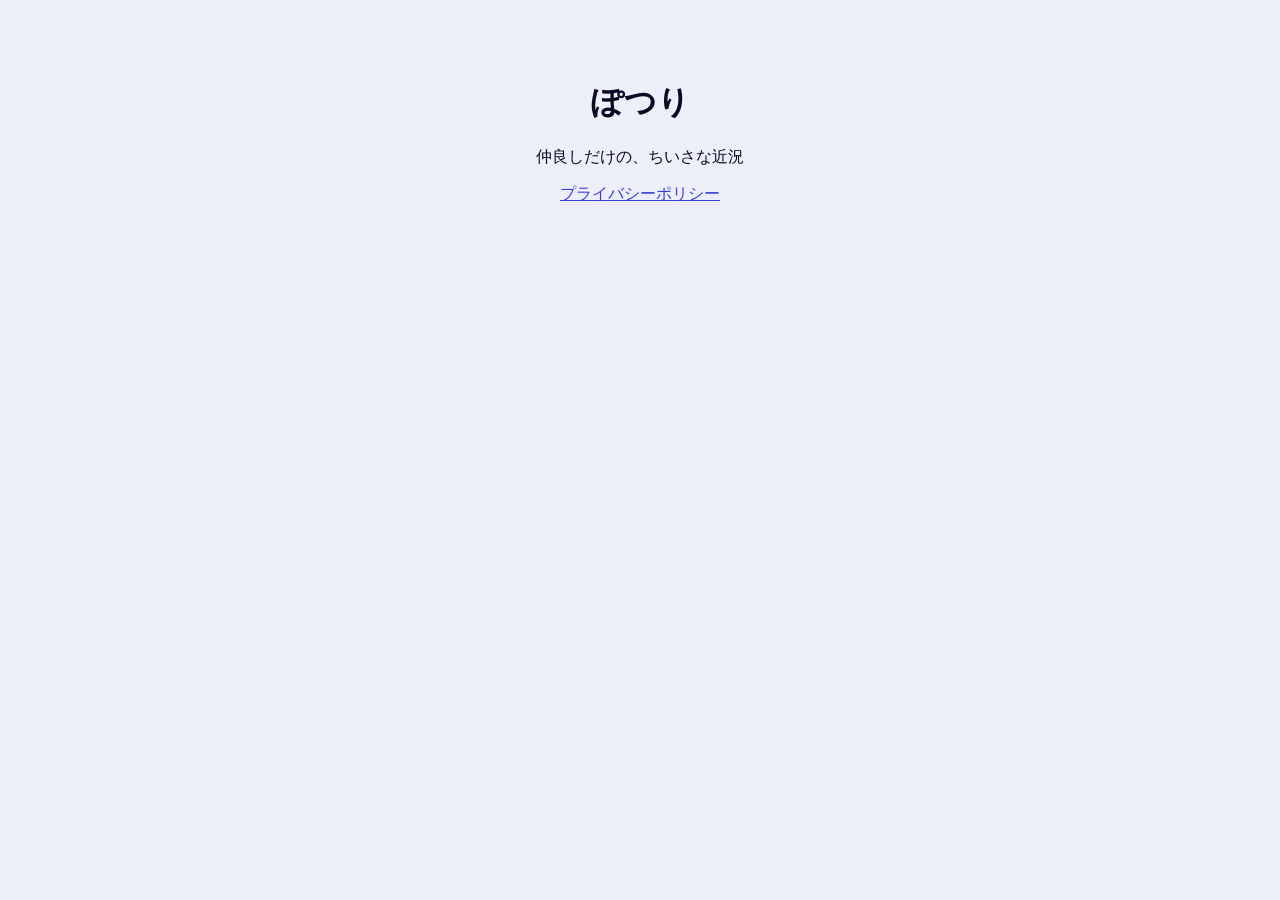
==== index.html @ 64cb960f "Potsuri invite page and app site association Co-Authored-By: Claude Opus 5.5 <noreply@anthropic.com>" ====
<!doctype html>
<html lang="ja"><head><meta charset="utf-8"><meta name="viewport" content="width=device-width, initial-scale=1"><title>ぽつり</title>
<style>body{margin:0;background:#ECEEF8;color:#0B0A22;font-family:-apple-system,"Hiragino Sans",sans-serif;padding:60px 24px;text-align:center}a{color:#3B3FD8}</style></head>
<body><h1>ぽつり</h1><p>仲良しだけの、ちいさな近況</p><p><a href="https://yuchin0809.github.io/potsuri-privacy/">プライバシーポリシー</a></p></body></html>
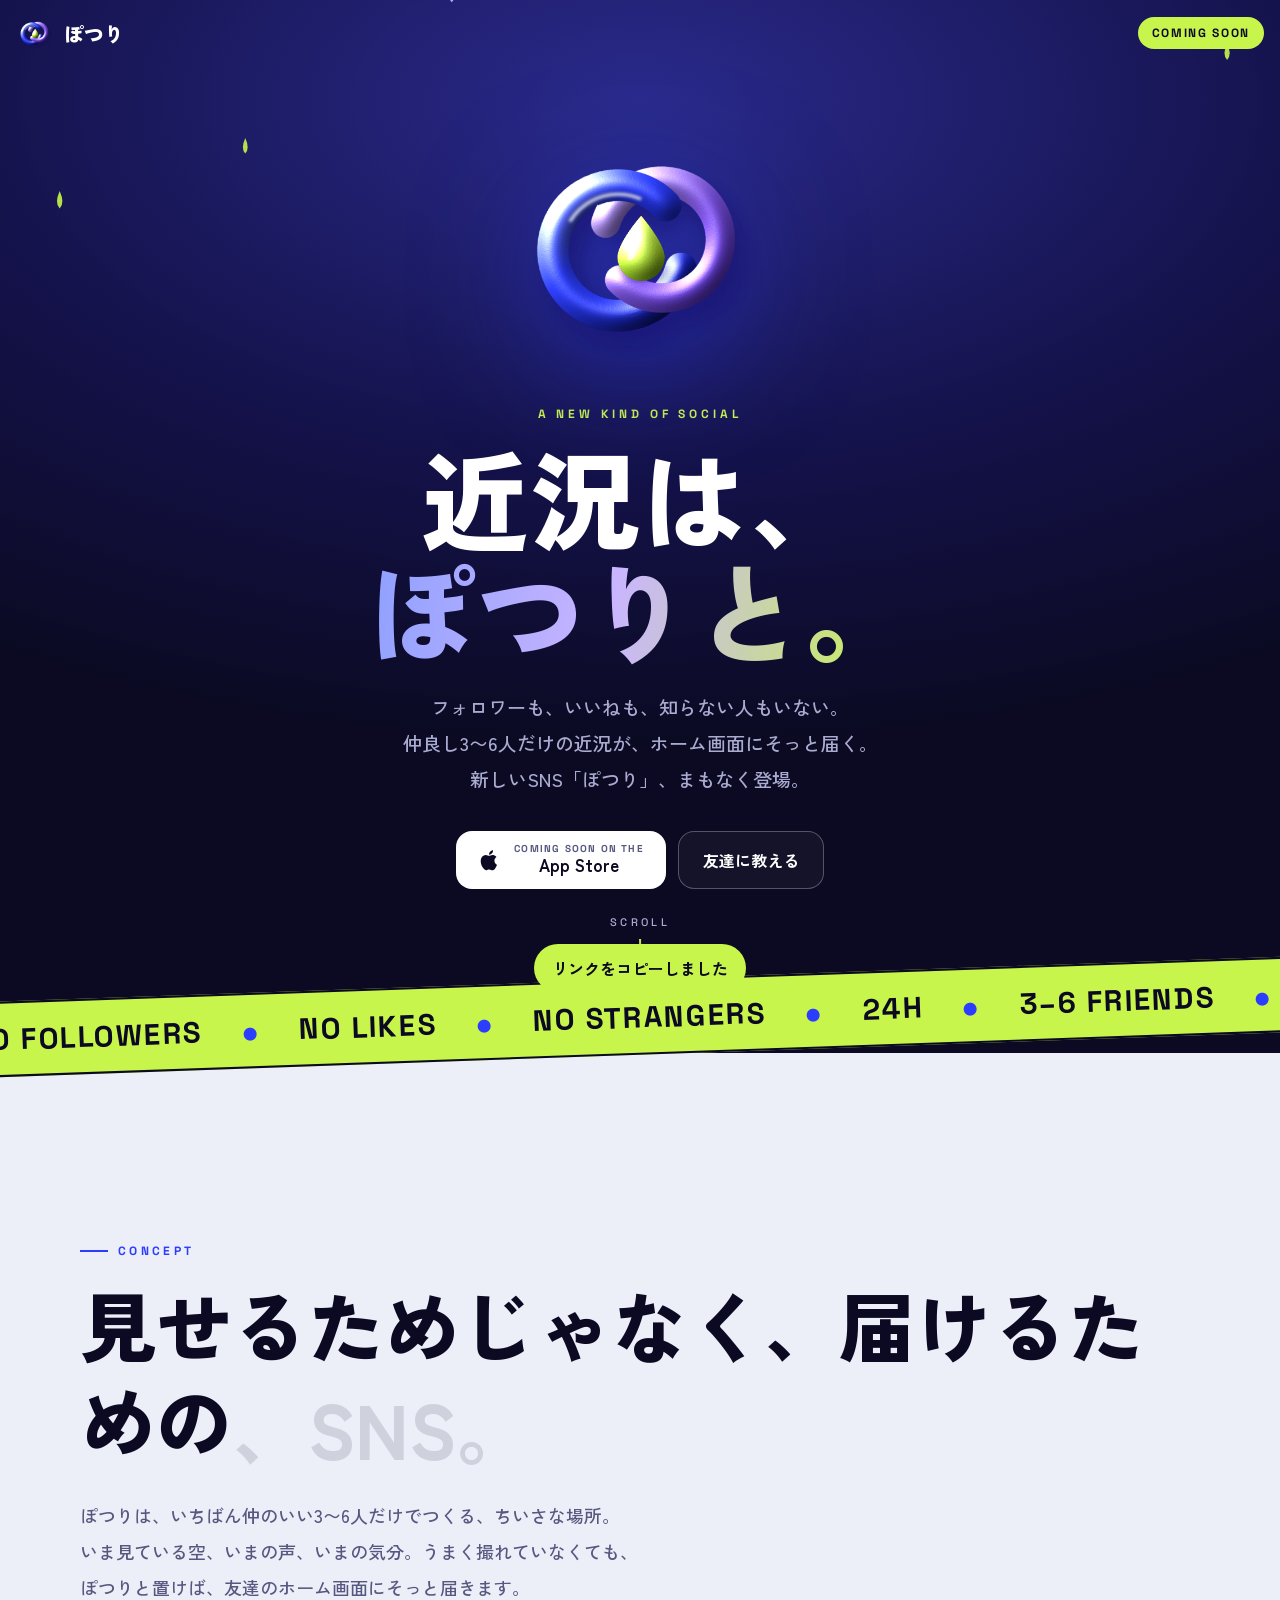
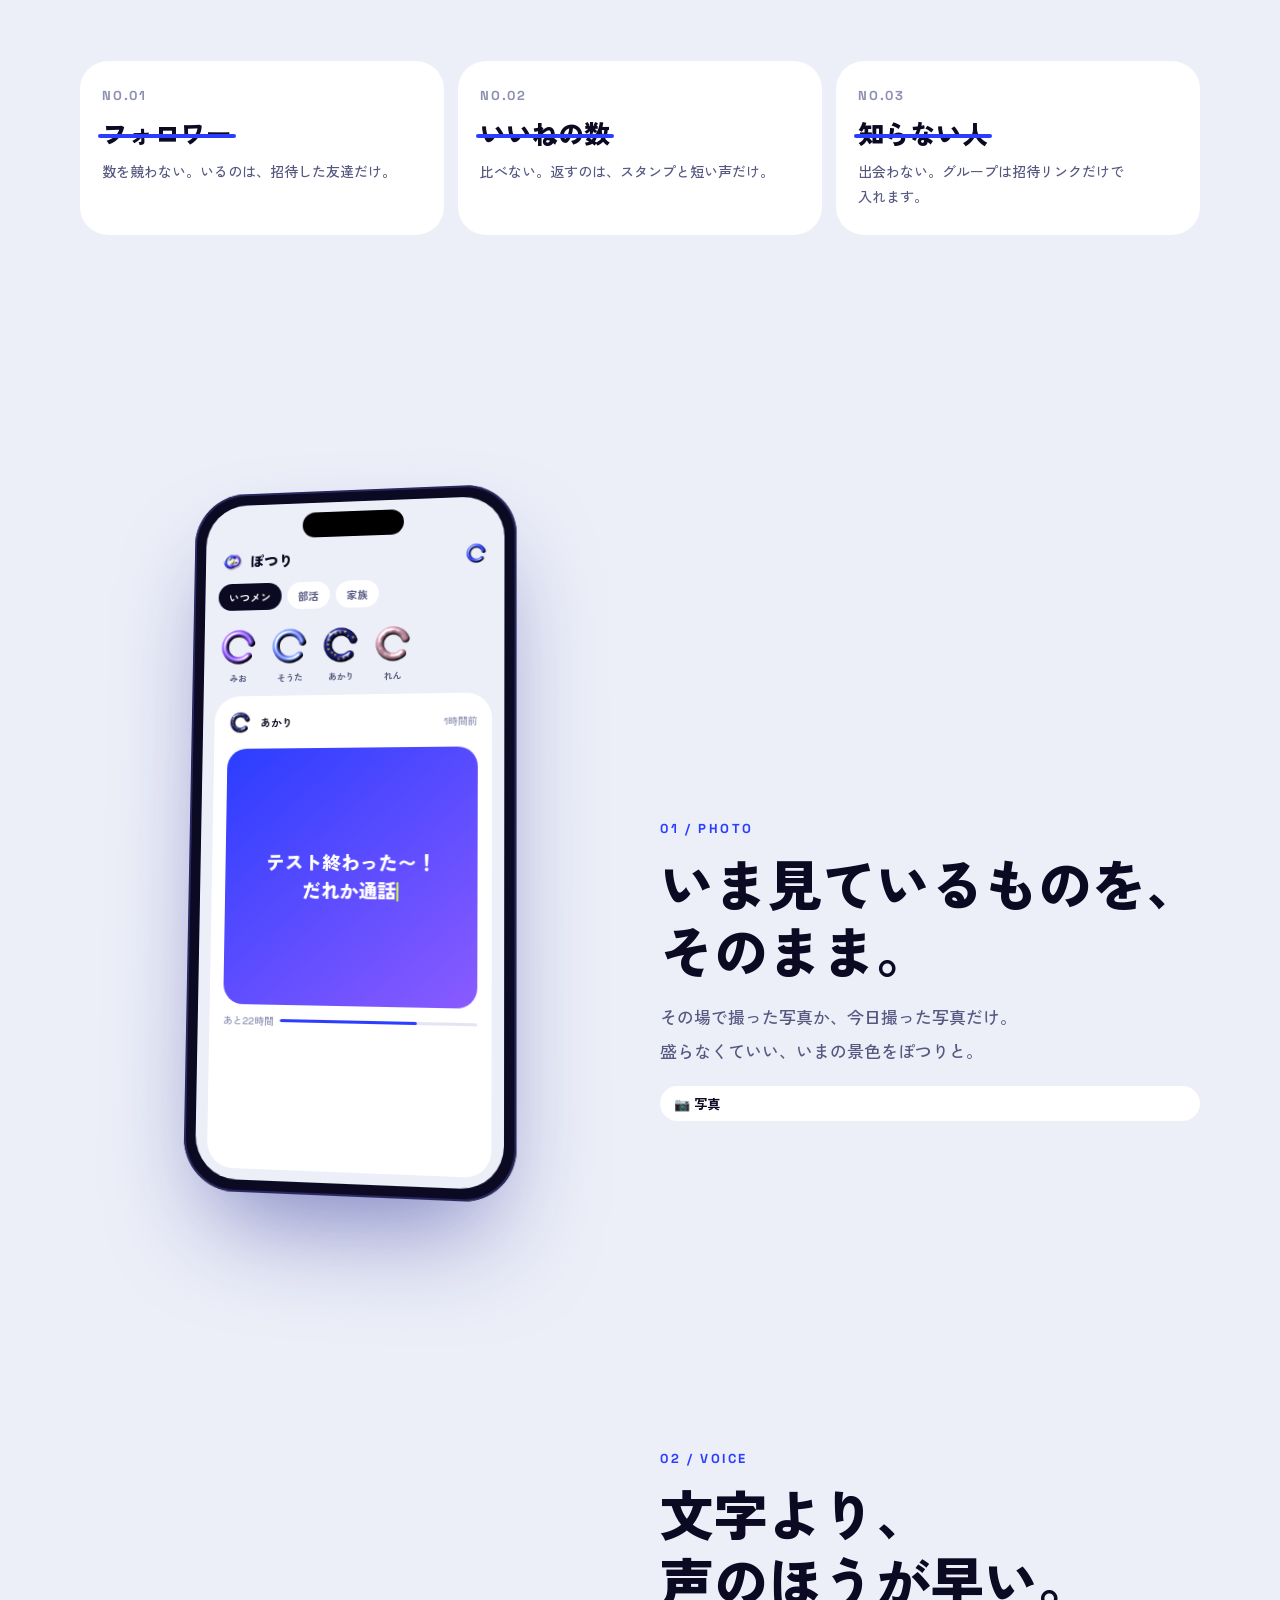
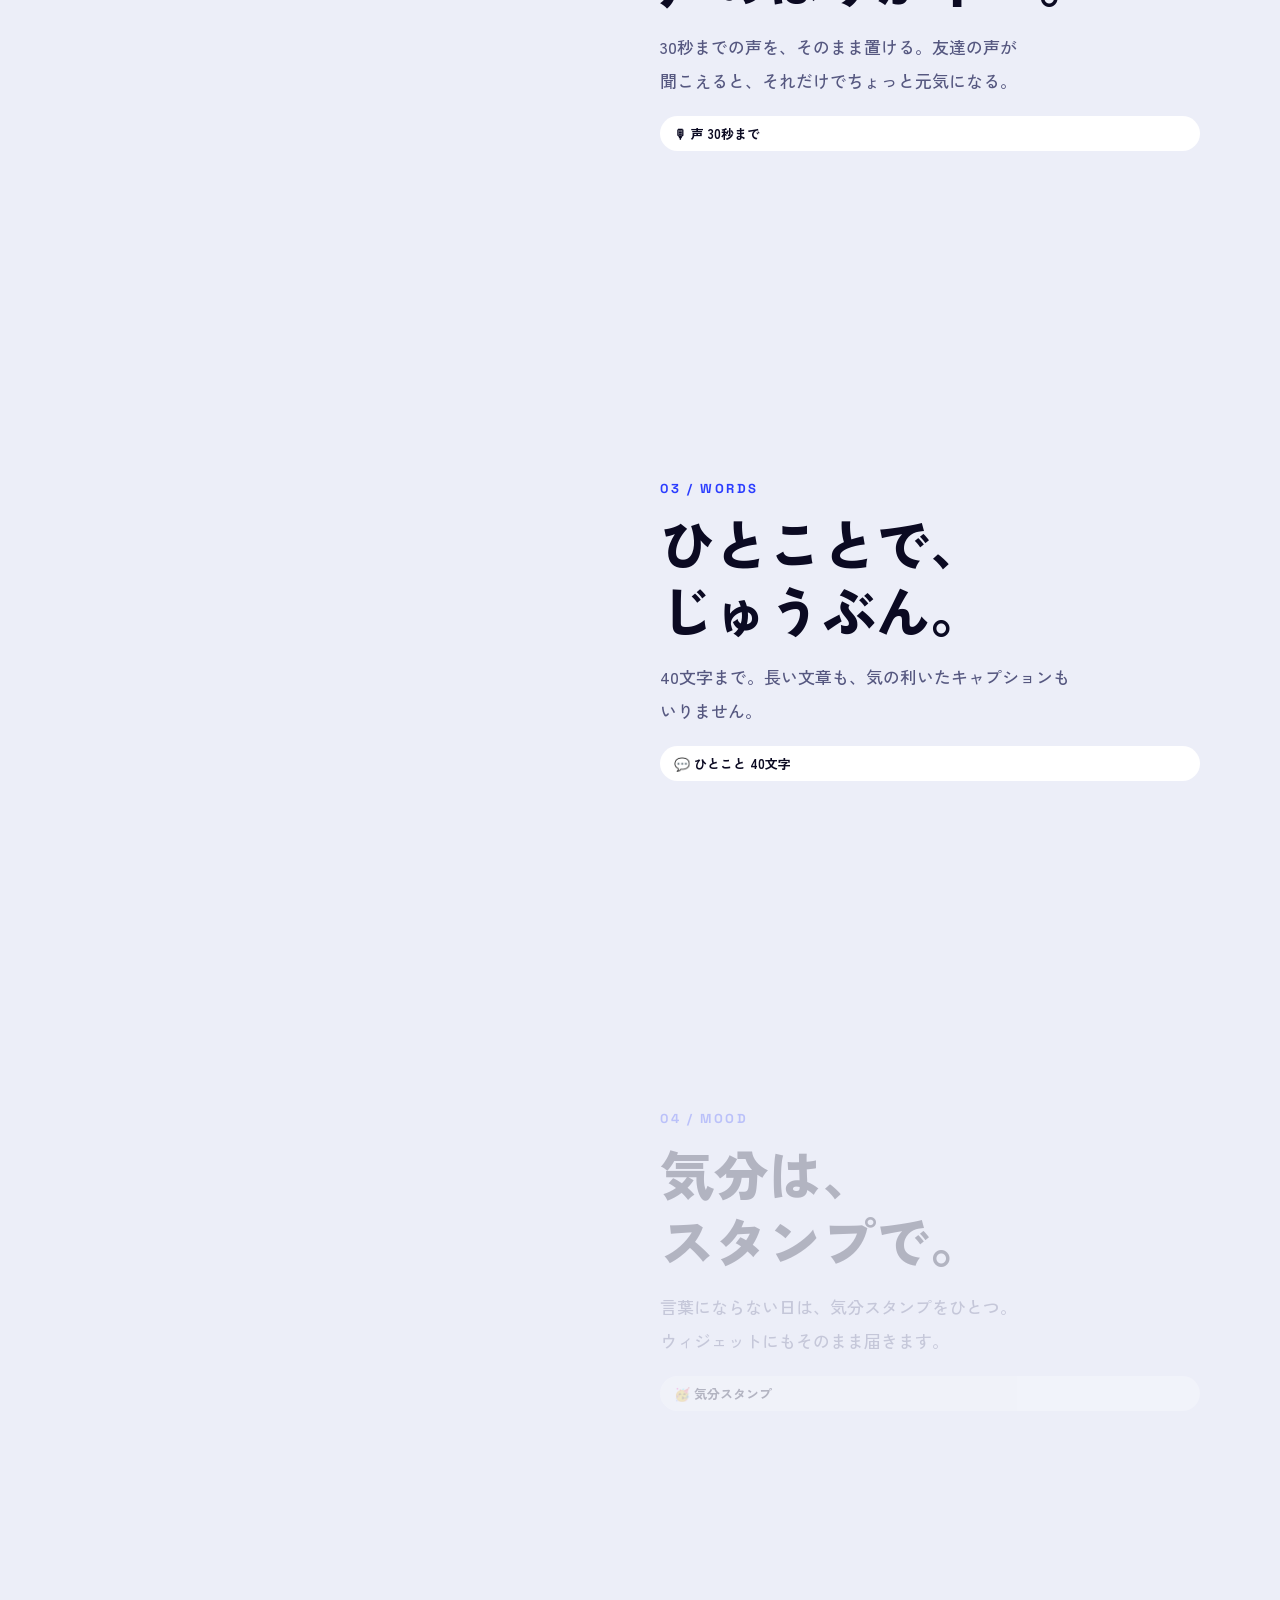
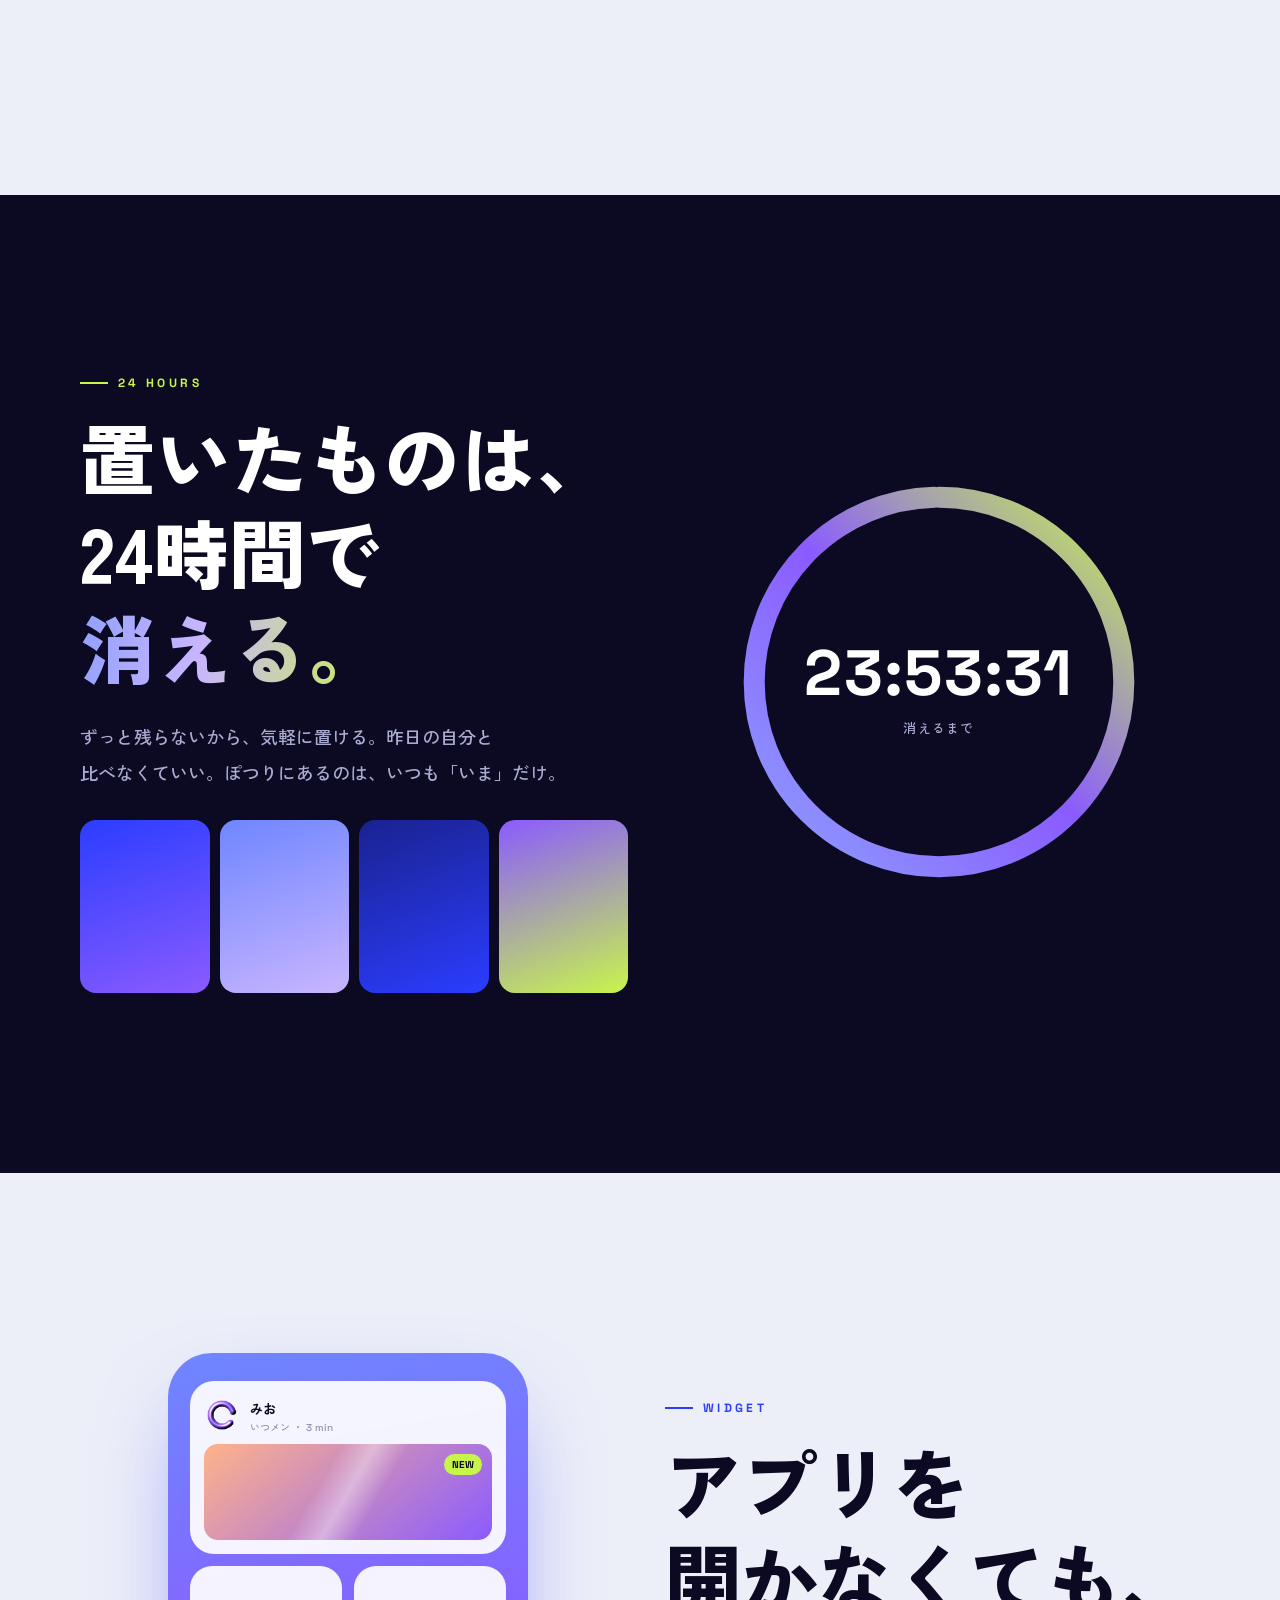
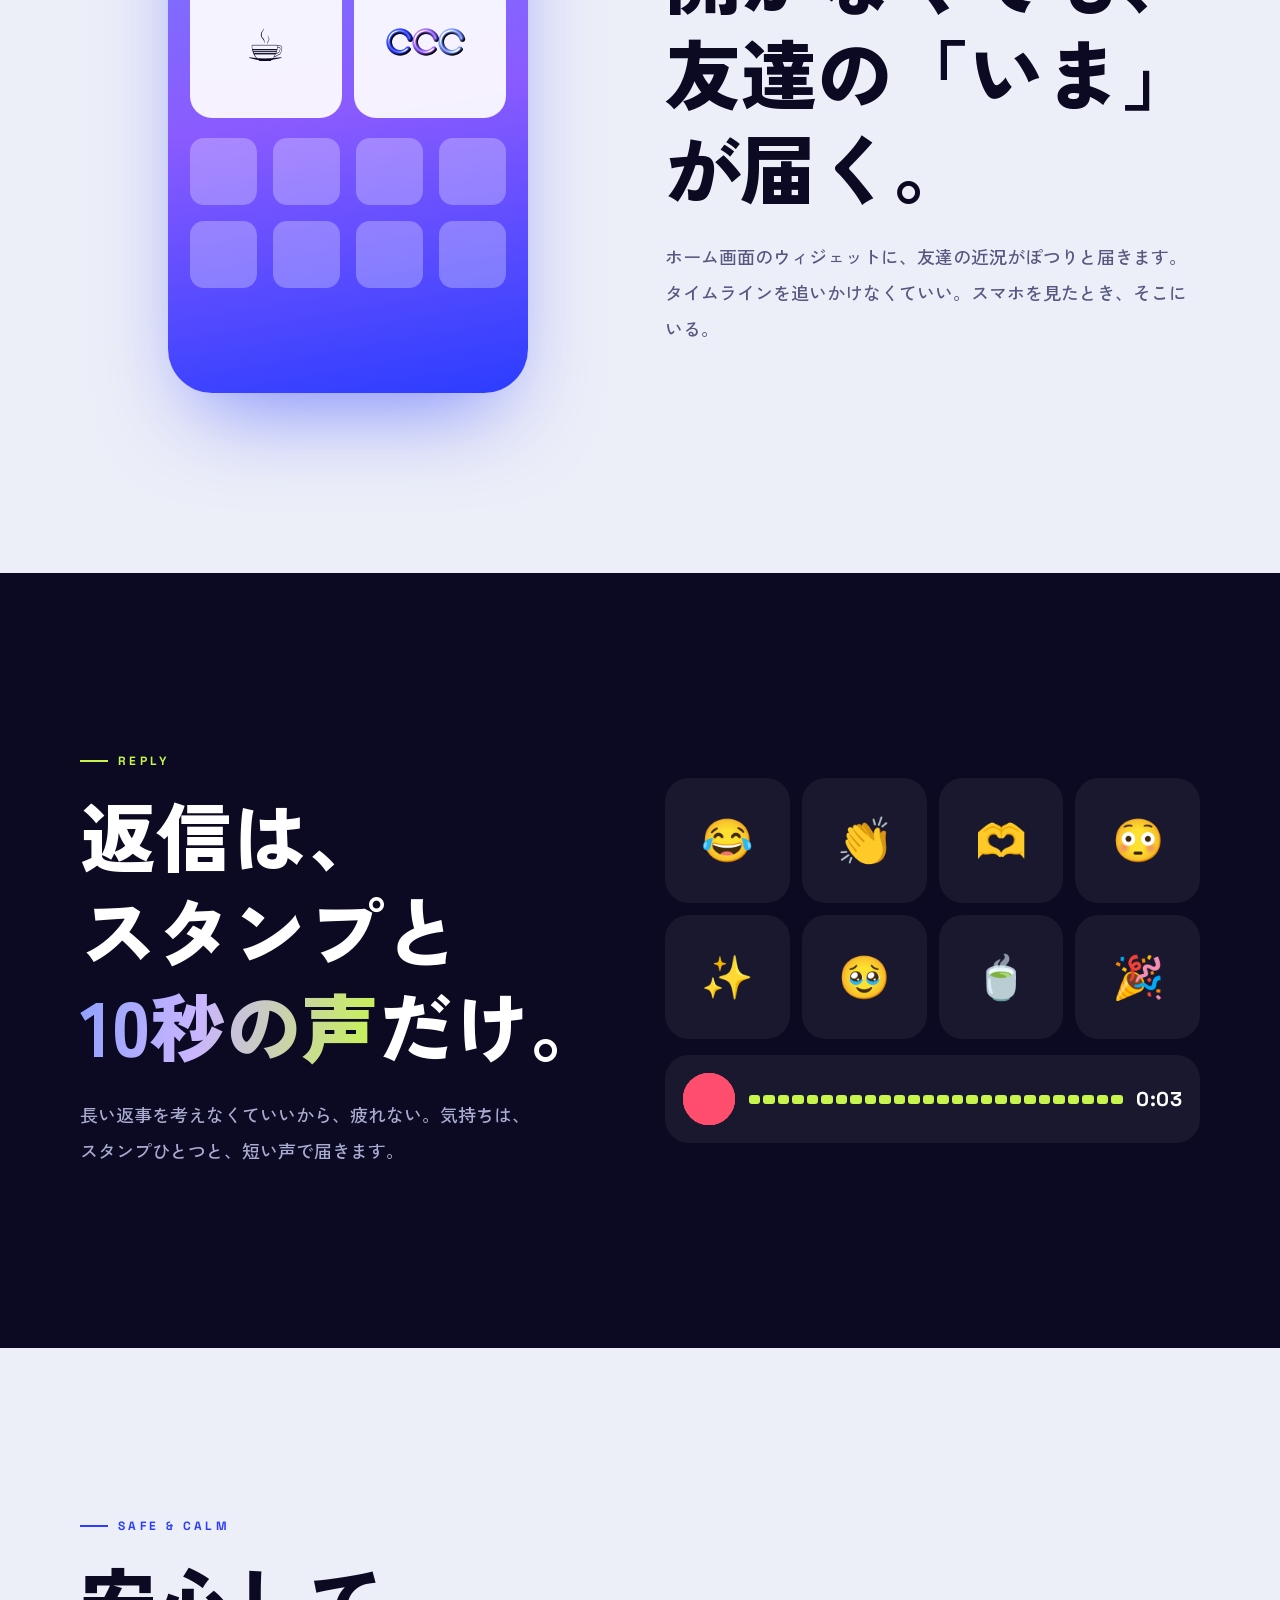
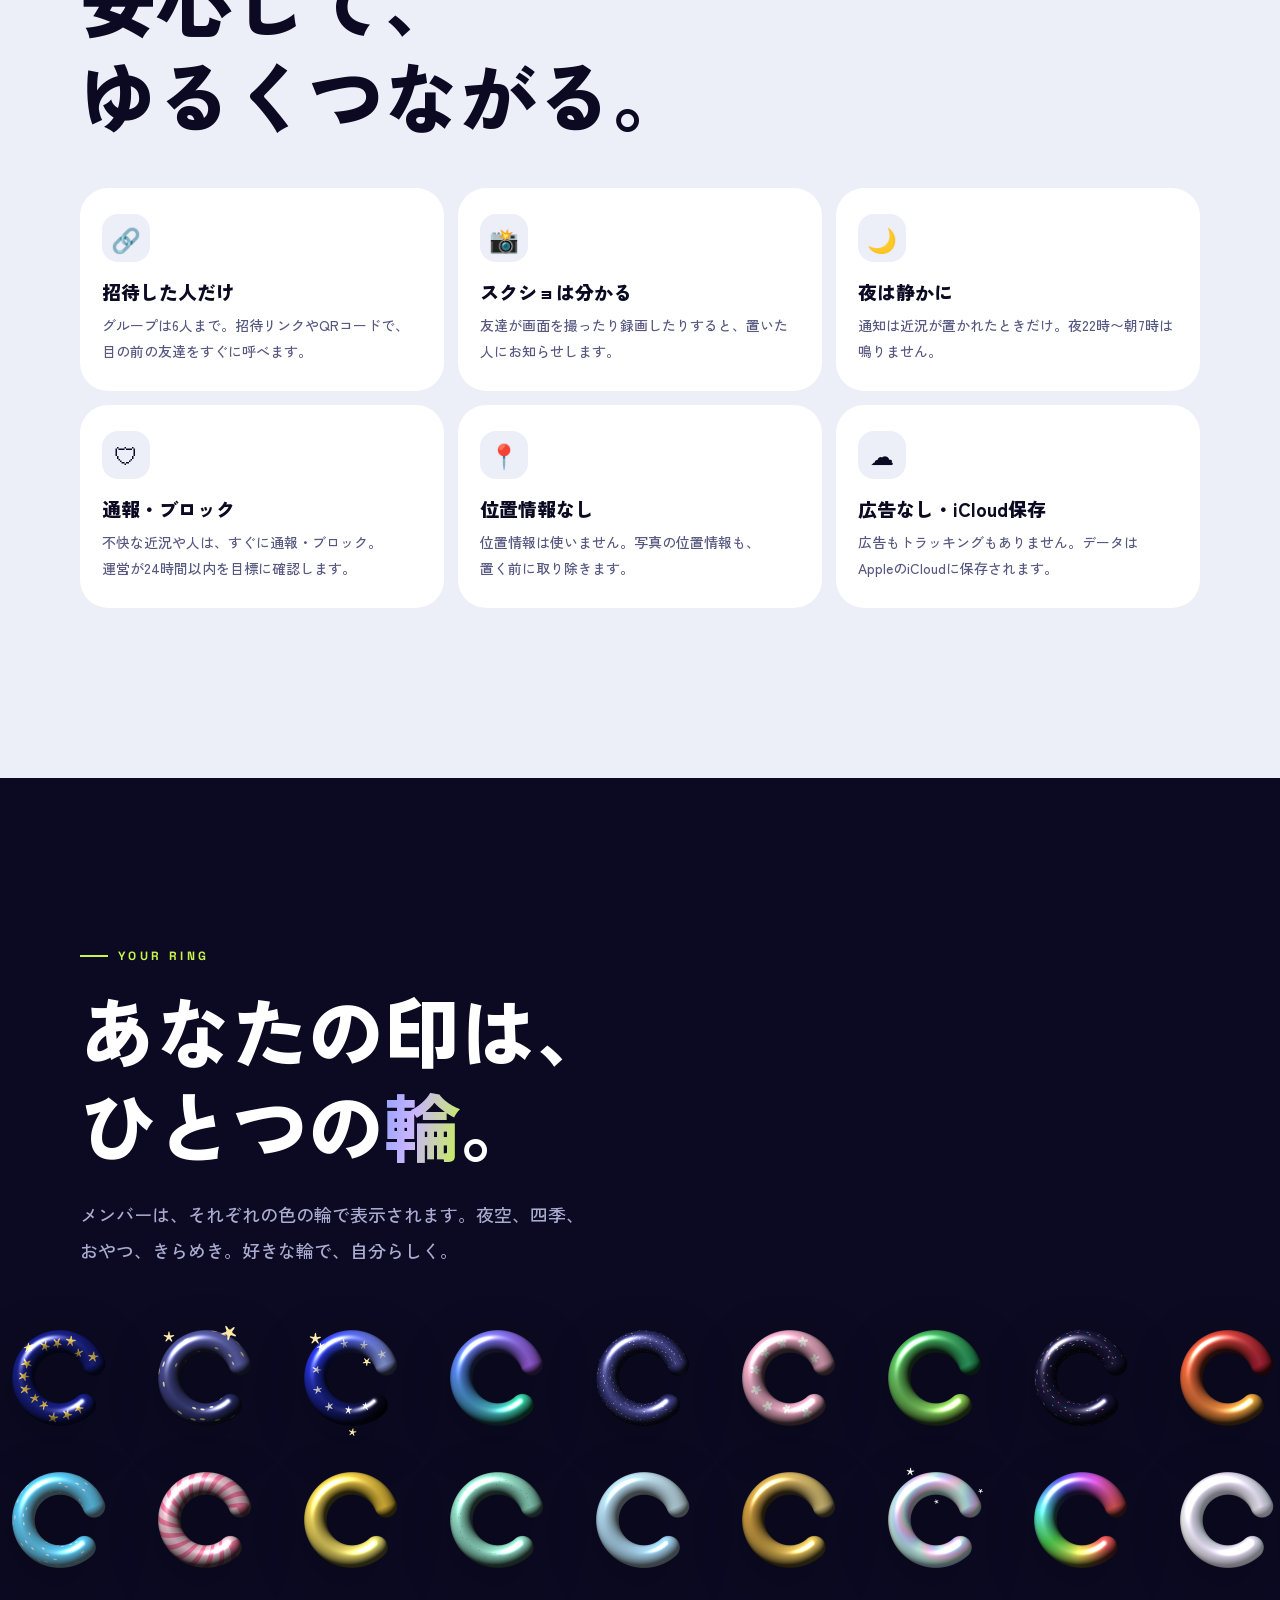
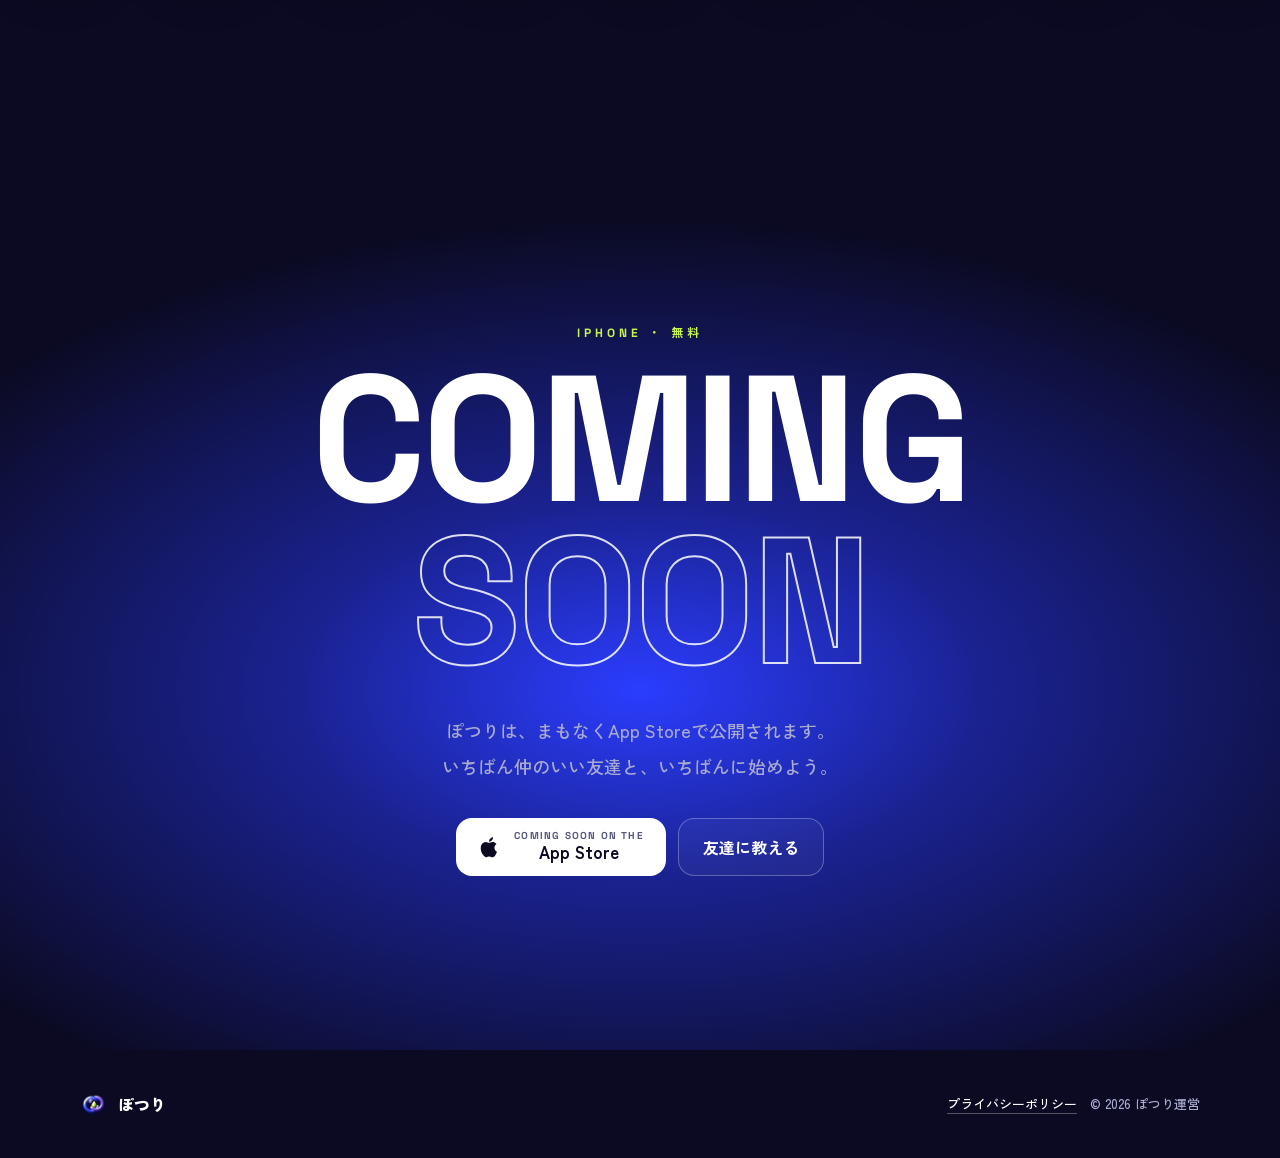
==== commit 5f1ba245: "Add official coming-soon site" ====
--- a/index.html
+++ b/index.html
@@ -1,4 +1,640 @@
 <!doctype html>
-<html lang="ja"><head><meta charset="utf-8"><meta name="viewport" content="width=device-width, initial-scale=1"><title>ぽつり</title>
-<style>body{margin:0;background:#ECEEF8;color:#0B0A22;font-family:-apple-system,"Hiragino Sans",sans-serif;padding:60px 24px;text-align:center}a{color:#3B3FD8}</style></head>
-<body><h1>ぽつり</h1><p>仲良しだけの、ちいさな近況</p><p><a href="https://yuchin0809.github.io/potsuri-privacy/">プライバシーポリシー</a></p></body></html>
+<html lang="ja">
+<head>
+<meta charset="utf-8">
+<meta name="viewport" content="width=device-width, initial-scale=1, viewport-fit=cover">
+<title>ぽつり | 仲良しだけの、新しいSNS</title>
+<meta name="description" content="ぽつりは、仲良し3〜6人だけで近況を届け合う、新しいSNS。フォロワーも、いいねも、知らない人もいない。写真・声・ひとことは24時間で消える。まもなくApp Storeで公開。">
+<meta property="og:title" content="ぽつり | 仲良しだけの、新しいSNS">
+<meta property="og:description" content="フォロワーも、いいねも、知らない人もいない。仲良し3〜6人だけの近況が、ホーム画面にそっと届く。Coming soon.">
+<meta property="og:image" content="https://yuchin0809.github.io/img/og.png">
+<meta property="og:url" content="https://yuchin0809.github.io/">
+<meta property="og:type" content="website">
+<meta name="twitter:card" content="summary_large_image">
+<meta name="theme-color" content="#0B0A22">
+<link rel="icon" href="img/icon.png">
+<link rel="apple-touch-icon" href="img/icon.png">
+<link rel="preconnect" href="https://fonts.googleapis.com">
+<link rel="preconnect" href="https://fonts.gstatic.com" crossorigin>
+<link href="https://fonts.googleapis.com/css2?family=Space+Grotesk:wght@500;700&family=Zen+Kaku+Gothic+New:wght@400;500;700;900&display=swap" rel="stylesheet">
+<style>
+:root{
+  --pearl:#ECEEF8; --ink:#0B0A22; --sub:#565880; --faint:#8D90B3;
+  --blue:#2B3DFF; --violet:#8A5BFF; --lime:#C8F54B; --white:#fff;
+  --night:#0B0A22; --night2:#14124A; --navy:#1A2290; --darksub:#A9ABD0;
+  --k:"Zen Kaku Gothic New",system-ui,sans-serif; --n:"Space Grotesk","Zen Kaku Gothic New",sans-serif;
+}
+*{box-sizing:border-box;margin:0;padding:0}
+html{scroll-behavior:smooth;-webkit-text-size-adjust:100%;overflow-x:clip}
+h1,h2,h3,p{word-break:auto-phrase;line-break:strict}
+body{overflow-x:clip;background:var(--night);color:var(--ink);font-family:var(--k);font-weight:500;overflow-x:hidden;-webkit-font-smoothing:antialiased}
+img{display:block;max-width:100%}
+a{color:inherit}
+.wrap{width:min(1120px,100% - 32px);margin:0 auto}
+.en{font-family:var(--n);letter-spacing:.02em}
+
+/* ---------- nav ---------- */
+.nav{position:fixed;inset:0 0 auto;z-index:50;display:flex;align-items:center;justify-content:space-between;padding:14px max(16px,env(safe-area-inset-left));transition:background .4s,backdrop-filter .4s}
+.nav.solid{background:rgba(11,10,34,.55);backdrop-filter:blur(16px) saturate(1.4);-webkit-backdrop-filter:blur(16px) saturate(1.4)}
+.brand{display:flex;align-items:center;gap:10px;color:#fff;text-decoration:none;font-weight:900;font-size:20px}
+.brand img{width:38px;height:38px}
+.pill{font-family:var(--n);font-weight:700;font-size:12px;letter-spacing:.14em;color:var(--ink);background:var(--lime);padding:8px 14px;border-radius:999px;box-shadow:0 0 0 0 rgba(200,245,75,.6);animation:pulse 2.4s infinite}
+@keyframes pulse{0%{box-shadow:0 0 0 0 rgba(200,245,75,.55)}70%{box-shadow:0 0 0 14px rgba(200,245,75,0)}100%{box-shadow:0 0 0 0 rgba(200,245,75,0)}}
+
+/* ---------- hero ---------- */
+.hero{position:relative;min-height:100svh;display:grid;place-items:center;overflow:hidden;color:#fff;
+  background:radial-gradient(120% 80% at 50% 10%,#2A2A8C 0%,#14124A 45%,#0B0A22 80%)}
+#rain{position:absolute;inset:0;width:100%;height:100%}
+.hero-inner{position:relative;z-index:2;text-align:center;padding:110px 16px 120px}
+.hero-mark{width:min(300px,62vw,30vh);margin:0 auto 26px;filter:drop-shadow(0 30px 60px rgba(43,61,255,.55));animation:float 6s ease-in-out infinite;will-change:transform}
+@keyframes float{0%,100%{transform:translateY(0) rotate(-2deg)}50%{transform:translateY(-16px) rotate(2deg)}}
+.eyebrow{font-family:var(--n);font-weight:700;letter-spacing:.32em;font-size:12px;color:var(--lime);margin-bottom:18px;text-transform:uppercase}
+.hero h1{font-weight:900;font-size:clamp(44px,9vw,108px);line-height:1.05;letter-spacing:.01em}
+.hero h1 .t2 .ch{background:linear-gradient(100deg,#8EA0FF 0%,#C9B5FF 45%,var(--lime) 100%);background-size:500% 100%;-webkit-background-clip:text;background-clip:text;color:transparent}
+.hero h1 .ch{display:inline-block;opacity:0;transform:translateY(.6em) scale(.9);filter:blur(8px);animation:chIn .9s cubic-bezier(.2,.8,.2,1) forwards}
+@keyframes chIn{to{opacity:1;transform:none;filter:none}}
+.grad{background:linear-gradient(100deg,#8EA0FF 0%,#C9B5FF 40%,var(--lime) 100%);-webkit-background-clip:text;background-clip:text;color:transparent}
+.hero p.lead{margin:22px auto 0;max-width:30em;color:var(--darksub);font-size:clamp(15px,2.2vw,19px);line-height:1.9;opacity:0;animation:fadeUp 1s 1.4s forwards}
+@keyframes fadeUp{from{opacity:0;transform:translateY(16px)}to{opacity:1;transform:none}}
+.cta{display:flex;gap:12px;justify-content:center;flex-wrap:wrap;margin-top:34px;opacity:0;animation:fadeUp 1s 1.7s forwards}
+.badge{display:inline-flex;align-items:center;gap:12px;height:58px;padding:0 22px;border-radius:16px;background:#fff;color:var(--ink);text-decoration:none;font-weight:700;position:relative;overflow:hidden}
+.badge svg{width:24px;height:24px}
+.badge small{display:block;font-size:10px;font-family:var(--n);letter-spacing:.12em;color:var(--sub);line-height:1}
+.badge b{display:block;font-size:17px;line-height:1.3}
+.badge::after{content:"";position:absolute;inset:0;background:linear-gradient(110deg,transparent 30%,rgba(200,245,75,.55) 50%,transparent 70%);transform:translateX(-100%);animation:shine 3.2s 2.4s infinite}
+@keyframes shine{0%{transform:translateX(-100%)}40%,100%{transform:translateX(100%)}}
+.ghost{display:inline-flex;align-items:center;height:58px;padding:0 24px;border-radius:16px;border:1.5px solid rgba(255,255,255,.28);color:#fff;text-decoration:none;font-weight:700;background:rgba(255,255,255,.04);cursor:pointer;font-family:var(--k);font-size:16px;transition:background .3s,border-color .3s}
+.ghost:hover{background:rgba(255,255,255,.1);border-color:rgba(255,255,255,.5)}
+.scroll{position:absolute;bottom:26px;left:50%;transform:translateX(-50%);z-index:2;font-family:var(--n);font-size:11px;letter-spacing:.3em;color:var(--darksub);display:flex;flex-direction:column;align-items:center;gap:10px}
+.scroll i{width:1.5px;height:44px;background:linear-gradient(var(--lime),transparent);animation:drip 2s infinite;transform-origin:top}
+@keyframes drip{0%{transform:scaleY(0);opacity:1}60%{transform:scaleY(1);opacity:1}100%{transform:scaleY(1);opacity:0}}
+
+/* ---------- marquee ---------- */
+.mqwrap{overflow:hidden;padding:30px 0;margin:-58px 0 -30px;position:relative;z-index:3}
+.marquee{background:var(--lime);color:var(--ink);overflow:hidden;white-space:nowrap;border-block:2px solid var(--ink);transform:rotate(-2deg) scale(1.05);position:relative}
+.marquee .track{display:inline-flex;gap:38px;padding:16px 0;animation:mq 26s linear infinite;font-family:var(--n);font-weight:700;font-size:clamp(18px,3vw,28px);letter-spacing:.06em}
+.marquee .track span::after{content:"●";margin-left:38px;font-size:.5em;vertical-align:middle;color:var(--blue)}
+@keyframes mq{to{transform:translateX(-50%)}}
+
+/* ---------- concept ---------- */
+.light{background:var(--pearl);position:relative}
+.concept{padding:clamp(110px,16vw,190px) 0 clamp(90px,12vw,150px)}
+.kicker{font-family:var(--n);font-weight:700;letter-spacing:.28em;font-size:12px;color:var(--blue);text-transform:uppercase;margin-bottom:18px;display:flex;align-items:center;gap:10px}
+.kicker::before{content:"";width:28px;height:2px;background:currentColor}
+.big{font-weight:900;font-size:clamp(34px,6.4vw,76px);line-height:1.25}
+.big .w{display:inline-block;opacity:.12;transition:opacity .5s,transform .5s;transform:translateY(8px)}
+.big .w.on{opacity:1;transform:none}
+.concept .sub{margin-top:30px;max-width:34em;color:var(--sub);font-size:clamp(15px,2vw,18px);line-height:2}
+.nos{display:grid;grid-template-columns:repeat(3,1fr);gap:14px;margin-top:56px}
+.no{background:#fff;border-radius:28px;padding:26px 22px;position:relative;overflow:hidden}
+.no .x{font-family:var(--n);font-weight:700;font-size:13px;letter-spacing:.14em;color:var(--faint)}
+.no h3{font-weight:900;font-size:clamp(20px,2.6vw,26px);margin-top:10px;position:relative;display:inline-block}
+.no h3::after{content:"";position:absolute;left:-4px;right:-4px;top:55%;height:4px;background:var(--blue);transform:scaleX(0);transform-origin:left;transition:transform .7s cubic-bezier(.7,0,.2,1) .3s;border-radius:4px}
+.no.in h3::after{transform:scaleX(1)}
+.no p{color:var(--sub);font-size:14px;line-height:1.8;margin-top:8px}
+
+/* ---------- phone section ---------- */
+.show{background:var(--pearl);padding-bottom:40px}
+.stage{display:grid;grid-template-columns:1fr 1fr;gap:40px;align-items:start}
+.sticky{position:sticky;top:0;height:100svh;display:grid;place-items:center}
+.phone{width:min(330px,78vw);aspect-ratio:9/19.3;border-radius:52px;background:#0B0A22;padding:12px;box-shadow:0 50px 100px -30px rgba(26,34,144,.55),0 0 0 2px #2a2860 inset;position:relative;transform:perspective(1200px) rotateY(var(--ry,-8deg)) rotateX(var(--rx,4deg));transition:transform .2s ease-out}
+.screen{width:100%;height:100%;border-radius:42px;background:var(--pearl);overflow:hidden;position:relative}
+.island{position:absolute;top:10px;left:50%;transform:translateX(-50%);width:34%;height:26px;background:#000;border-radius:20px;z-index:5}
+.app-top{display:flex;align-items:center;justify-content:space-between;padding:46px 16px 8px}
+.app-top .b{display:flex;align-items:center;gap:6px;font-weight:900;font-size:15px}
+.app-top .b img{width:24px}
+.app-top .me{width:24px;height:24px}
+.tabs{display:flex;gap:6px;padding:4px 14px 10px;font-size:11px;font-weight:700}
+.tabs span{padding:6px 11px;border-radius:999px;background:#fff;color:var(--sub)}
+.tabs span.on{background:var(--ink);color:#fff}
+.members{display:flex;gap:9px;padding:6px 14px 12px}
+.members .m{display:flex;flex-direction:column;align-items:center;gap:4px;font-size:9px;color:var(--sub);font-weight:700}
+.members .m img{width:44px;height:44px;animation:spin 14s linear infinite}
+.members .m:nth-child(2) img{animation-duration:18s;animation-direction:reverse}
+.members .m:nth-child(3) img{animation-duration:22s}
+@keyframes spin{to{transform:rotate(360deg)}}
+.feed{position:relative;height:calc(100% - 210px);margin:0 12px}
+.card{position:absolute;inset:0;border-radius:26px;background:#fff;padding:14px;opacity:0;transform:translateY(24px) scale(.96);transition:opacity .6s,transform .6s cubic-bezier(.2,.8,.2,1)}
+.card.on{opacity:1;transform:none}
+.who{display:flex;align-items:center;gap:8px;font-size:11px;font-weight:700}
+.who img{width:26px;height:26px}
+.who em{font-style:normal;color:var(--faint);font-family:var(--n);font-weight:500;margin-left:auto;font-size:10px}
+.photo{margin-top:10px;height:62%;border-radius:18px;background:
+ radial-gradient(60% 50% at 30% 30%,#FFD9A8,transparent 70%),radial-gradient(70% 60% at 75% 70%,#8A5BFF,transparent 70%),linear-gradient(160deg,#FFB38A,#6F86FF);position:relative;overflow:hidden}
+.photo::after{content:"";position:absolute;inset:0;background:linear-gradient(120deg,transparent 40%,rgba(255,255,255,.35) 50%,transparent 60%);animation:shine 4s infinite}
+.photo .sun{position:absolute;width:56px;height:56px;border-radius:50%;background:#FFF2C4;left:24%;top:22%;box-shadow:0 0 40px 10px rgba(255,242,196,.7)}
+.photo .hill{position:absolute;left:-10%;right:-10%;bottom:-30%;height:60%;border-radius:50%;background:#3B2E9E}
+.cap{margin-top:10px;font-size:13px;font-weight:700}
+.left{margin-top:8px;font-family:var(--n);font-size:10px;color:var(--faint);display:flex;align-items:center;gap:6px}
+.left i{flex:1;height:3px;border-radius:3px;background:#E3E5F3;overflow:hidden;position:relative}
+.left i::after{content:"";position:absolute;inset:0;width:70%;background:var(--blue);border-radius:3px}
+.voice{margin-top:14px;border-radius:20px;background:var(--ink);padding:18px 14px;display:flex;align-items:center;gap:10px}
+.play{width:42px;height:42px;border-radius:50%;background:var(--lime);display:grid;place-items:center;flex:none}
+.play::before{content:"";border-left:12px solid var(--ink);border-top:8px solid transparent;border-bottom:8px solid transparent;margin-left:3px}
+.wave{display:flex;align-items:center;gap:3px;height:46px;flex:1}
+.wave b{flex:1;background:#8EA0FF;border-radius:3px;height:20%;animation:wv 1.1s ease-in-out infinite}
+@keyframes wv{0%,100%{height:18%}50%{height:var(--h,80%)}}
+.voice .t{font-family:var(--n);color:#fff;font-size:12px}
+.textpost{margin-top:14px;border-radius:20px;background:linear-gradient(140deg,var(--blue),var(--violet));color:#fff;height:58%;display:grid;place-items:center;padding:18px;text-align:center;font-weight:900;font-size:19px;line-height:1.5;white-space:pre-line}
+.textpost .cur{display:inline-block;width:2px;height:1em;background:var(--lime);vertical-align:-3px;animation:blink 1s steps(1) infinite}
+@keyframes blink{50%{opacity:0}}
+.stampbig{margin-top:14px;height:58%;border-radius:20px;background:#F4F5FC;display:grid;place-items:center;font-size:96px}
+.stampbig span{display:inline-block;animation:bounce 1.6s cubic-bezier(.3,1.6,.5,1) infinite}
+@keyframes bounce{0%,100%{transform:scale(1) rotate(-6deg)}50%{transform:scale(1.12) rotate(6deg)}}
+.reacts{position:absolute;right:12px;bottom:14px;display:flex;flex-direction:column;gap:8px}
+.reacts span{width:38px;height:38px;border-radius:50%;background:#fff;box-shadow:0 6px 16px rgba(11,10,34,.12);display:grid;place-items:center;font-size:18px}
+.steps{padding:30vh 0 20vh}
+.step{min-height:70vh;display:flex;flex-direction:column;justify-content:center;opacity:.25;transition:opacity .5s}
+.step.on{opacity:1}
+.step .num{font-family:var(--n);font-weight:700;font-size:13px;letter-spacing:.2em;color:var(--blue)}
+.step h3{font-weight:900;font-size:clamp(30px,4.6vw,54px);line-height:1.25;margin-top:12px}
+.step p{color:var(--sub);font-size:clamp(15px,1.8vw,17px);line-height:2;margin-top:16px;max-width:26em}
+.chip{display:inline-block;margin-top:18px;font-size:13px;font-weight:700;background:#fff;border-radius:999px;padding:8px 14px}
+
+/* ---------- 24h ---------- */
+.dark{background:var(--night);color:#fff;position:relative;overflow:hidden}
+.h24{padding:clamp(110px,15vw,180px) 0}
+.h24 .grid{display:grid;grid-template-columns:1.05fr 1fr;gap:50px;align-items:center}
+.clock{position:relative;width:min(420px,84vw);aspect-ratio:1;margin:0 auto}
+.clock svg{width:100%;height:100%;transform:rotate(-90deg)}
+.clock .bg{stroke:rgba(255,255,255,.08)}
+.clock .fg{stroke:url(#g24);stroke-linecap:round;transition:stroke-dashoffset 1s linear}
+.clock .mid{position:absolute;inset:0;display:grid;place-items:center;text-align:center}
+.clock .time{font-family:var(--n);font-weight:700;font-size:clamp(40px,7vw,64px);letter-spacing:.02em}
+.clock .lbl{color:var(--darksub);font-size:13px;margin-top:4px;letter-spacing:.1em}
+.dark .kicker{color:var(--lime)}
+.dark .big{color:#fff}
+.dark .sub{color:var(--darksub);margin-top:24px;font-size:clamp(15px,2vw,18px);line-height:2;max-width:30em}
+.fadeout{display:flex;gap:10px;margin-top:30px}
+.fadeout span{flex:1;aspect-ratio:3/4;border-radius:16px;background:linear-gradient(160deg,#2B3DFF,#8A5BFF);animation:vanish 6s ease-in-out infinite}
+.fadeout span:nth-child(2){animation-delay:1.5s;background:linear-gradient(160deg,#6F86FF,#C9B5FF)}
+.fadeout span:nth-child(3){animation-delay:3s;background:linear-gradient(160deg,#1A2290,#2B3DFF)}
+.fadeout span:nth-child(4){animation-delay:4.5s;background:linear-gradient(160deg,#8A5BFF,#C8F54B)}
+@keyframes vanish{0%,15%{opacity:1;filter:blur(0);transform:none}55%{opacity:0;filter:blur(12px);transform:translateY(-10px) scale(.92)}75%{opacity:0}100%{opacity:1;filter:none;transform:none}}
+
+/* ---------- widget ---------- */
+.widget-sec{padding:clamp(110px,15vw,180px) 0;background:var(--pearl)}
+.widget-sec .grid{display:grid;grid-template-columns:1fr 1fr;gap:50px;align-items:center}
+.home{width:min(360px,86vw);margin:0 auto;aspect-ratio:9/16;border-radius:44px;padding:22px;background:linear-gradient(170deg,#6F86FF,#8A5BFF 55%,#2B3DFF);position:relative;overflow:hidden;box-shadow:0 40px 90px -30px rgba(43,61,255,.6)}
+.home .apps{display:grid;grid-template-columns:repeat(4,1fr);gap:16px;margin-top:20px}
+.home .apps i{aspect-ratio:1;border-radius:14px;background:rgba(255,255,255,.28)}
+.w-big{border-radius:24px;background:rgba(255,255,255,.92);backdrop-filter:blur(10px);padding:14px;margin-top:6px;transform:scale(.6);opacity:0;transition:transform .8s cubic-bezier(.3,1.5,.5,1),opacity .5s}
+.in .w-big{transform:none;opacity:1}
+.w-row{display:flex;align-items:center;gap:10px}
+.w-row img{width:36px;height:36px}
+.w-row b{font-size:13px}
+.w-row small{display:block;font-size:10px;color:var(--faint);font-family:var(--n)}
+.w-ph{margin-top:10px;height:96px;border-radius:14px;background:linear-gradient(140deg,#FFB38A,#8A5BFF);position:relative;overflow:hidden}
+.w-ph::after{content:"";position:absolute;inset:0;background:linear-gradient(120deg,transparent 40%,rgba(255,255,255,.4) 50%,transparent 60%);animation:shine 3.5s infinite}
+.w-new{position:absolute;top:10px;right:10px;background:var(--lime);font-family:var(--n);font-weight:700;font-size:10px;padding:4px 8px;border-radius:999px}
+.w-small{display:grid;grid-template-columns:1fr 1fr;gap:12px;margin-top:12px}
+.w-small div{aspect-ratio:1;border-radius:22px;background:rgba(255,255,255,.92);display:grid;place-items:center;transform:scale(.6);opacity:0;transition:transform .8s cubic-bezier(.3,1.5,.5,1) .25s,opacity .5s .25s}
+.w-small div:nth-child(2){transition-delay:.4s}
+.in .w-small div{transform:none;opacity:1}
+.w-small .em{font-size:44px}
+.w-small .rg{display:flex;gap:-6px}
+.w-small .rg img{width:34px;margin-left:-8px}
+.drop{position:absolute;width:14px;height:14px;background:var(--lime);border-radius:50% 50% 50% 0;transform:rotate(-45deg);left:50%;top:-20px;animation:fall 3s ease-in infinite;opacity:.9}
+@keyframes fall{0%{top:-20px;opacity:0}10%{opacity:.9}70%{top:40%;opacity:.9}72%{opacity:0}100%{top:40%;opacity:0}}
+
+/* ---------- reply ---------- */
+.reply{padding:clamp(110px,15vw,180px) 0}
+.reply .grid{display:grid;grid-template-columns:1fr 1fr;gap:50px;align-items:center}
+.stamps{display:grid;grid-template-columns:repeat(4,1fr);gap:12px}
+.stamps button{aspect-ratio:1;border-radius:24px;border:0;background:rgba(255,255,255,.06);font-size:clamp(28px,5vw,42px);cursor:pointer;transition:transform .25s cubic-bezier(.3,1.6,.5,1),background .3s;position:relative}
+.stamps button:hover{background:rgba(255,255,255,.12);transform:translateY(-4px)}
+.stamps button:active{transform:scale(.9)}
+.burst{position:fixed;pointer-events:none;font-size:30px;z-index:90;animation:burst 1.1s cubic-bezier(.2,.7,.3,1) forwards}
+@keyframes burst{0%{transform:translate(-50%,-50%) scale(.4);opacity:1}100%{transform:translate(calc(-50% + var(--dx)),calc(-50% + var(--dy))) scale(1.3) rotate(var(--r));opacity:0}}
+.rec{margin-top:16px;border-radius:24px;background:rgba(255,255,255,.06);padding:18px;display:flex;align-items:center;gap:14px}
+.rec .dot{width:52px;height:52px;border-radius:50%;background:#FF4D6D;display:grid;place-items:center;flex:none;position:relative}
+.rec .dot::before,.rec .dot::after{content:"";position:absolute;inset:0;border-radius:50%;border:2px solid #FF4D6D;animation:ring 1.8s infinite}
+.rec .dot::after{animation-delay:.9s}
+@keyframes ring{from{transform:scale(1);opacity:.8}to{transform:scale(1.8);opacity:0}}
+.rec .wave b{background:var(--lime)}
+.rec .t{font-family:var(--n);font-weight:700;font-size:20px}
+
+/* ---------- safety ---------- */
+.safety{padding:clamp(100px,14vw,170px) 0;background:var(--pearl)}
+.cards{display:grid;grid-template-columns:repeat(3,1fr);gap:14px;margin-top:46px}
+.sc{background:#fff;border-radius:28px;padding:26px 22px;transition:transform .4s cubic-bezier(.2,.8,.2,1),box-shadow .4s}
+.sc:hover{transform:translateY(-6px);box-shadow:0 24px 50px -20px rgba(26,34,144,.3)}
+.sc .ic{width:48px;height:48px;border-radius:16px;display:grid;place-items:center;font-size:24px;background:var(--pearl)}
+.sc h3{font-weight:900;font-size:19px;margin-top:16px}
+.sc p{color:var(--sub);font-size:14px;line-height:1.85;margin-top:8px}
+
+/* ---------- rings ---------- */
+.rings{padding:clamp(100px,14vw,170px) 0;overflow:hidden}
+.ring-row{display:flex;gap:26px;width:max-content;animation:mq 40s linear infinite;margin-top:50px}
+.ring-row.rev{animation-direction:reverse;animation-duration:48s;margin-top:22px}
+.ring-row img{width:clamp(80px,12vw,120px);height:auto;animation:spin 16s linear infinite;filter:drop-shadow(0 14px 24px rgba(0,0,0,.35))}
+.ring-row img:nth-child(odd){animation-direction:reverse;animation-duration:22s}
+
+/* ---------- finale ---------- */
+.finale{min-height:100svh;display:grid;place-items:center;text-align:center;position:relative;overflow:hidden;
+ background:radial-gradient(90% 70% at 50% 60%,#2B3DFF 0%,#1A2290 30%,#0B0A22 75%)}
+#ripple{position:absolute;inset:0;width:100%;height:100%}
+.finale .inner{position:relative;z-index:2;padding:120px 16px}
+.cs{font-family:var(--n);font-weight:700;font-size:clamp(56px,14vw,190px);line-height:.9;letter-spacing:-.02em;color:#fff}
+.cs span{display:block}
+.cs .o{-webkit-text-stroke:2px rgba(255,255,255,.85);color:transparent}
+.finale p{color:var(--darksub);margin:30px auto 0;max-width:28em;font-size:clamp(15px,2vw,18px);line-height:2}
+.finale .cta{opacity:1;animation:none}
+.foot{background:var(--night);color:var(--darksub);padding:40px 0 calc(40px + env(safe-area-inset-bottom));font-size:13px}
+.foot .wrap{display:flex;justify-content:space-between;align-items:center;gap:16px;flex-wrap:wrap}
+.foot a{color:#fff;text-decoration:none;border-bottom:1px solid rgba(255,255,255,.3)}
+.toast{position:fixed;left:50%;bottom:28px;transform:translate(-50%,120px);background:var(--lime);color:var(--ink);font-weight:700;padding:12px 18px;border-radius:999px;z-index:99;transition:transform .4s cubic-bezier(.3,1.4,.5,1)}
+.toast.show{transform:translate(-50%,0)}
+
+/* ---------- reveal ---------- */
+.rv{opacity:0;transform:translateY(40px);transition:opacity 1s cubic-bezier(.2,.8,.2,1),transform 1s cubic-bezier(.2,.8,.2,1)}
+.rv.in{opacity:1;transform:none}
+.rv.d1{transition-delay:.12s}.rv.d2{transition-delay:.24s}.rv.d3{transition-delay:.36s}
+
+#glow{position:fixed;width:420px;height:420px;border-radius:50%;pointer-events:none;z-index:1;background:radial-gradient(circle,rgba(200,245,75,.12),transparent 60%);transform:translate(-50%,-50%);left:-999px;top:-999px;mix-blend-mode:screen}
+
+@media (max-width:860px){
+  .nos,.cards{grid-template-columns:1fr}
+  .stage{grid-template-columns:1fr;gap:0}
+  .sticky{height:auto;position:sticky;top:64px;padding:10px 0;z-index:2;background:linear-gradient(var(--pearl) 85%,transparent)}
+  .phone{width:min(230px,58vw)}
+  .steps{padding:4vh 0 10vh}
+  .step{min-height:56vh}
+  .h24 .grid,.widget-sec .grid,.reply .grid{grid-template-columns:1fr;gap:44px}
+  .widget-sec .grid > :first-child{order:2}
+  #glow{display:none}
+}
+@media (prefers-reduced-motion:reduce){
+  *,*::before,*::after{animation:none!important;transition:none!important}
+  .rv,.hero h1 .ch,.hero p.lead,.cta{opacity:1!important;transform:none!important;filter:none!important}
+  .big .w{opacity:1}
+}
+</style>
+</head>
+<body>
+<div id="glow"></div>
+
+<header class="nav" id="nav">
+  <a class="brand" href="#top"><img src="img/mark.png" alt="">ぽつり</a>
+  <span class="pill">COMING SOON</span>
+</header>
+
+<!-- HERO -->
+<section class="hero" id="top">
+  <canvas id="rain" aria-hidden="true"></canvas>
+  <div class="hero-inner">
+    <img class="hero-mark" id="heroMark" src="img/mark.png" alt="ぽつりのロゴ">
+    <div class="eyebrow">A new kind of social</div>
+    <h1 id="title"><span class="t1">近況は、</span><br><span class="t2 grad">ぽつりと。</span></h1>
+    <p class="lead">フォロワーも、いいねも、知らない人もいない。<br>仲良し3〜6人だけの近況が、ホーム画面にそっと届く。<br>新しいSNS「ぽつり」、まもなく登場。</p>
+    <div class="cta">
+      <span class="badge" aria-label="App Storeで近日公開">
+        <svg viewBox="0 0 24 24" aria-hidden="true"><path fill="#0B0A22" d="M16.4 12.6c0-2.4 2-3.6 2.1-3.7-1.2-1.7-3-1.9-3.6-2-1.5-.2-3 .9-3.8.9-.8 0-2-.9-3.3-.9-1.7 0-3.3 1-4.2 2.5-1.8 3.1-.5 7.7 1.3 10.2.8 1.2 1.8 2.6 3.1 2.6 1.3-.1 1.7-.8 3.3-.8 1.5 0 1.9.8 3.3.8 1.4 0 2.2-1.2 3-2.5 1-1.4 1.4-2.8 1.4-2.9 0 0-2.6-1-2.6-4.2zM14 5.3c.7-.8 1.1-2 1-3.1-1 0-2.2.7-2.9 1.5-.6.7-1.2 1.9-1 3 1.1.1 2.2-.6 2.9-1.4z"/></svg>
+        <span><small>COMING SOON ON THE</small><b>App Store</b></span>
+      </span>
+      <button class="ghost" id="shareTop" type="button">友達に教える</button>
+    </div>
+  </div>
+  <div class="scroll"><span>SCROLL</span><i></i></div>
+</section>
+
+<div class="mqwrap" aria-hidden="true"><div class="marquee"><div class="track" id="mq"></div></div></div>
+
+<!-- CONCEPT -->
+<section class="light concept">
+  <div class="wrap">
+    <div class="kicker rv">Concept</div>
+    <h2 class="big" id="bigText">見せるためじゃなく、届けるための、SNS。</h2>
+    <p class="sub rv">ぽつりは、いちばん仲のいい3〜6人だけでつくる、ちいさな場所。いま見ている空、いまの声、いまの気分。うまく撮れていなくても、ぽつりと置けば、友達のホーム画面にそっと届きます。</p>
+    <div class="nos">
+      <div class="no rv"><div class="x">NO.01</div><h3>フォロワー</h3><p>数を競わない。いるのは、招待した友達だけ。</p></div>
+      <div class="no rv d1"><div class="x">NO.02</div><h3>いいねの数</h3><p>比べない。返すのは、スタンプと短い声だけ。</p></div>
+      <div class="no rv d2"><div class="x">NO.03</div><h3>知らない人</h3><p>出会わない。グループは招待リンクだけで入れます。</p></div>
+    </div>
+  </div>
+</section>
+
+<!-- PHONE SHOWCASE -->
+<section class="show" aria-label="置けるもの">
+  <div class="wrap stage">
+    <div class="sticky">
+      <div class="phone" id="phone">
+        <div class="screen">
+          <div class="island"></div>
+          <div class="app-top"><div class="b"><img src="img/mark.png" alt="">ぽつり</div><img class="me" src="img/ring-blue.png" alt=""></div>
+          <div class="tabs"><span class="on">いつメン</span><span>部活</span><span>家族</span></div>
+          <div class="members">
+            <div class="m"><img src="img/ring-violet.png" alt="">みお</div>
+            <div class="m"><img src="img/ring-sky.png" alt="">そうた</div>
+            <div class="m"><img src="img/ring-hoshi.png" alt="">あかり</div>
+            <div class="m"><img src="img/ring-sakura.png" alt="">れん</div>
+          </div>
+          <div class="feed">
+            <div class="card on" data-i="0">
+              <div class="who"><img src="img/ring-violet.png" alt="">みお<em>3分前</em></div>
+              <div class="photo"><div class="sun"></div><div class="hill"></div></div>
+              <div class="cap">帰り道の空、やばい</div>
+              <div class="left">あと23時間<i></i></div>
+            </div>
+            <div class="card" data-i="1">
+              <div class="who"><img src="img/ring-sky.png" alt="">そうた<em>12分前</em></div>
+              <div class="voice"><div class="play"></div><div class="wave" id="wave1"></div><div class="t">0:18</div></div>
+              <div class="cap" style="margin-top:14px">声 0:18</div>
+              <div class="left">あと23時間<i></i></div>
+            </div>
+            <div class="card" data-i="2">
+              <div class="who"><img src="img/ring-hoshi.png" alt="">あかり<em>1時間前</em></div>
+              <div class="textpost"><div><span id="typed"></span><span class="cur"></span></div></div>
+              <div class="left">あと22時間<i></i></div>
+            </div>
+            <div class="card" data-i="3">
+              <div class="who"><img src="img/ring-sakura.png" alt="">れん<em>いま</em></div>
+              <div class="stampbig"><span>🥳</span></div>
+              <div class="cap">今日の気分</div>
+              <div class="reacts"><span>👏</span><span>🎙</span></div>
+            </div>
+          </div>
+        </div>
+      </div>
+    </div>
+    <div class="steps">
+      <div class="step on" data-step="0"><div class="num">01 / PHOTO</div><h3>いま見ているものを、<br>そのまま。</h3><p>その場で撮った写真か、今日撮った写真だけ。盛らなくていい、いまの景色をぽつりと。</p><span class="chip">📷 写真</span></div>
+      <div class="step" data-step="1"><div class="num">02 / VOICE</div><h3>文字より、<br>声のほうが早い。</h3><p>30秒までの声を、そのまま置ける。友達の声が聞こえると、それだけでちょっと元気になる。</p><span class="chip">🎙 声 30秒まで</span></div>
+      <div class="step" data-step="2"><div class="num">03 / WORDS</div><h3>ひとことで、<br>じゅうぶん。</h3><p>40文字まで。長い文章も、気の利いたキャプションもいりません。</p><span class="chip">💬 ひとこと 40文字</span></div>
+      <div class="step" data-step="3"><div class="num">04 / MOOD</div><h3>気分は、<br>スタンプで。</h3><p>言葉にならない日は、気分スタンプをひとつ。ウィジェットにもそのまま届きます。</p><span class="chip">🥳 気分スタンプ</span></div>
+    </div>
+  </div>
+</section>
+
+<!-- 24H -->
+<section class="dark h24">
+  <div class="wrap grid">
+    <div>
+      <div class="kicker rv">24 hours</div>
+      <h2 class="big rv">置いたものは、<br>24時間で<span class="grad">消える。</span></h2>
+      <p class="sub rv">ずっと残らないから、気軽に置ける。昨日の自分と比べなくていい。ぽつりにあるのは、いつも「いま」だけ。</p>
+      <div class="fadeout rv" aria-hidden="true"><span></span><span></span><span></span><span></span></div>
+    </div>
+    <div class="clock rv" aria-hidden="true">
+      <svg viewBox="0 0 200 200">
+        <defs><linearGradient id="g24" x1="0" y1="0" x2="1" y2="1"><stop offset="0" stop-color="#8EA0FF"/><stop offset=".5" stop-color="#8A5BFF"/><stop offset="1" stop-color="#C8F54B"/></linearGradient></defs>
+        <circle class="bg" cx="100" cy="100" r="88" fill="none" stroke-width="10"/>
+        <circle class="fg" id="arc" cx="100" cy="100" r="88" fill="none" stroke-width="10" stroke-dasharray="553" stroke-dashoffset="0"/>
+      </svg>
+      <div class="mid"><div><div class="time" id="clock">23:59:59</div><div class="lbl">消えるまで</div></div></div>
+    </div>
+  </div>
+</section>
+
+<!-- WIDGET -->
+<section class="widget-sec">
+  <div class="wrap grid">
+    <div class="home rv" id="home" aria-hidden="true">
+      <span class="drop"></span>
+      <div class="w-big">
+        <div class="w-row"><img src="img/ring-violet.png" alt=""><div><b>みお</b><small>いつメン ・ 3 min</small></div></div>
+        <div class="w-ph"><span class="w-new">NEW</span></div>
+      </div>
+      <div class="w-small">
+        <div><span class="em">☕️</span></div>
+        <div><span class="rg"><img src="img/ring-blue.png" alt=""><img src="img/ring-violet.png" alt=""><img src="img/ring-sky.png" alt=""></span></div>
+      </div>
+      <div class="apps"><i></i><i></i><i></i><i></i><i></i><i></i><i></i><i></i></div>
+    </div>
+    <div>
+      <div class="kicker rv">Widget</div>
+      <h2 class="big rv">アプリを開かなくても、<br>友達の「いま」が届く。</h2>
+      <p class="sub rv" style="color:var(--sub);margin-top:24px;font-size:clamp(15px,2vw,18px);line-height:2">ホーム画面のウィジェットに、友達の近況がぽつりと届きます。タイムラインを追いかけなくていい。スマホを見たとき、そこにいる。</p>
+    </div>
+  </div>
+</section>
+
+<!-- REPLY -->
+<section class="dark reply">
+  <div class="wrap grid">
+    <div>
+      <div class="kicker rv">Reply</div>
+      <h2 class="big rv">返信は、<br>スタンプと<span class="grad">10秒の声</span>だけ。</h2>
+      <p class="sub rv">長い返事を考えなくていいから、疲れない。気持ちは、スタンプひとつと、短い声で届きます。</p>
+    </div>
+    <div class="rv">
+      <div class="stamps" id="stamps">
+        <button type="button" aria-label="笑う">😂</button><button type="button" aria-label="すごい">👏</button><button type="button" aria-label="すき">🫶</button><button type="button" aria-label="びっくり">😳</button>
+        <button type="button" aria-label="いいね">✨</button><button type="button" aria-label="泣ける">🥹</button><button type="button" aria-label="おつかれ">🍵</button><button type="button" aria-label="お祝い">🎉</button>
+      </div>
+      <div class="rec"><div class="dot"></div><div class="wave" id="wave2"></div><div class="t en" id="rect">0:07</div></div>
+    </div>
+  </div>
+</section>
+
+<!-- SAFETY -->
+<section class="safety">
+  <div class="wrap">
+    <div class="kicker rv">Safe &amp; calm</div>
+    <h2 class="big rv">安心して、<br>ゆるくつながる。</h2>
+    <div class="cards">
+      <div class="sc rv"><div class="ic">🔗</div><h3>招待した人だけ</h3><p>グループは6人まで。招待リンクやQRコードで、目の前の友達をすぐに呼べます。</p></div>
+      <div class="sc rv d1"><div class="ic">📸</div><h3>スクショは分かる</h3><p>友達が画面を撮ったり録画したりすると、置いた人にお知らせします。</p></div>
+      <div class="sc rv d2"><div class="ic">🌙</div><h3>夜は静かに</h3><p>通知は近況が置かれたときだけ。夜22時〜朝7時は鳴りません。</p></div>
+      <div class="sc rv"><div class="ic">🛡</div><h3>通報・ブロック</h3><p>不快な近況や人は、すぐに通報・ブロック。運営が24時間以内を目標に確認します。</p></div>
+      <div class="sc rv d1"><div class="ic">📍</div><h3>位置情報なし</h3><p>位置情報は使いません。写真の位置情報も、置く前に取り除きます。</p></div>
+      <div class="sc rv d2"><div class="ic">☁️</div><h3>広告なし・iCloud保存</h3><p>広告もトラッキングもありません。データはAppleのiCloudに保存されます。</p></div>
+    </div>
+  </div>
+</section>
+
+<!-- RINGS -->
+<section class="dark rings">
+  <div class="wrap">
+    <div class="kicker rv">Your ring</div>
+    <h2 class="big rv">あなたの印は、<br>ひとつの<span class="grad">輪</span>。</h2>
+    <p class="sub rv">メンバーは、それぞれの色の輪で表示されます。夜空、四季、おやつ、きらめき。好きな輪で、自分らしく。</p>
+  </div>
+  <div class="ring-row" id="row1" aria-hidden="true"></div>
+  <div class="ring-row rev" id="row2" aria-hidden="true"></div>
+</section>
+
+<!-- FINALE -->
+<section class="finale">
+  <canvas id="ripple" aria-hidden="true"></canvas>
+  <div class="inner">
+    <div class="eyebrow rv">iPhone ・ 無料</div>
+    <h2 class="cs rv"><span>COMING</span><span class="o">SOON</span></h2>
+    <p class="rv">ぽつりは、まもなくApp Storeで公開されます。<br>いちばん仲のいい友達と、いちばんに始めよう。</p>
+    <div class="cta rv">
+      <span class="badge" aria-label="App Storeで近日公開">
+        <svg viewBox="0 0 24 24" aria-hidden="true"><path fill="#0B0A22" d="M16.4 12.6c0-2.4 2-3.6 2.1-3.7-1.2-1.7-3-1.9-3.6-2-1.5-.2-3 .9-3.8.9-.8 0-2-.9-3.3-.9-1.7 0-3.3 1-4.2 2.5-1.8 3.1-.5 7.7 1.3 10.2.8 1.2 1.8 2.6 3.1 2.6 1.3-.1 1.7-.8 3.3-.8 1.5 0 1.9.8 3.3.8 1.4 0 2.2-1.2 3-2.5 1-1.4 1.4-2.8 1.4-2.9 0 0-2.6-1-2.6-4.2zM14 5.3c.7-.8 1.1-2 1-3.1-1 0-2.2.7-2.9 1.5-.6.7-1.2 1.9-1 3 1.1.1 2.2-.6 2.9-1.4z"/></svg>
+        <span><small>COMING SOON ON THE</small><b>App Store</b></span>
+      </span>
+      <button class="ghost" id="shareBottom" type="button">友達に教える</button>
+    </div>
+  </div>
+</section>
+
+<footer class="foot">
+  <div class="wrap">
+    <div class="brand" style="font-size:16px"><img src="img/mark.png" alt="" style="width:28px;height:28px">ぽつり</div>
+    <div><a href="https://yuchin0809.github.io/potsuri-privacy/">プライバシーポリシー</a>　© 2026 ぽつり運営</div>
+  </div>
+</footer>
+<div class="toast" id="toast">リンクをコピーしました</div>
+
+<script>
+(() => {
+  const reduce = matchMedia('(prefers-reduced-motion: reduce)').matches;
+  const $ = (s, r = document) => r.querySelector(s);
+  const $$ = (s, r = document) => [...r.querySelectorAll(s)];
+
+  // ---- title: split characters ----
+  const delayBase = 0.25;
+  let k = 0;
+  $$('#title .t1, #title .t2').forEach(el => {
+    const txt = el.textContent; el.textContent = '';
+    let j = 0; const n = [...txt].length;
+    for (const c of txt) { const s = document.createElement('span'); s.className = 'ch'; s.textContent = c; s.style.backgroundPosition = (n > 1 ? (j++ / (n - 1)) * 100 : 0) + '% 0'; s.style.animationDelay = (delayBase + k++ * 0.07) + 's'; el.appendChild(s); }
+  });
+
+  // ---- marquee ----
+  const words = ['NO FOLLOWERS', 'NO LIKES', 'NO STRANGERS', '24H', '3–6 FRIENDS', 'VOICE', 'PHOTO', 'WIDGET', 'COMING SOON'];
+  const mq = $('#mq'); const html = words.map(w => `<span>${w}</span>`).join(''); mq.innerHTML = html + html;
+
+  // ---- nav ----
+  const nav = $('#nav');
+  addEventListener('scroll', () => nav.classList.toggle('solid', scrollY > 40), { passive: true });
+
+  // ---- reveal ----
+  const io = new IntersectionObserver(es => es.forEach(e => { if (e.isIntersecting) { e.target.classList.add('in'); io.unobserve(e.target); } }), { threshold: .18 });
+  $$('.rv, .no, #home').forEach(el => io.observe(el));
+
+  // ---- big text word-by-word on scroll ----
+  const big = $('#bigText');
+  const parts = big.textContent.match(/[^、。]+[、。]?/g) || [big.textContent];
+  big.innerHTML = parts.map(p => [...p].map(c => `<span class="w">${c}</span>`).join('')).join('');
+  const ws = $$('.w', big);
+  const onBig = () => {
+    const r = big.getBoundingClientRect(); const vh = innerHeight;
+    const p = Math.min(1, Math.max(0, (vh * .85 - r.top) / (vh * .55)));
+    const n = Math.round(p * ws.length);
+    ws.forEach((w, i) => w.classList.toggle('on', i < n || reduce));
+  };
+  addEventListener('scroll', onBig, { passive: true }); onBig();
+
+  // ---- waves ----
+  const mkWave = (el, n) => { for (let i = 0; i < n; i++) { const b = document.createElement('b'); b.style.setProperty('--h', (30 + Math.abs(Math.sin(i * 1.7)) * 70) + '%'); b.style.animationDelay = (i * 0.06) + 's'; el.appendChild(b); } };
+  mkWave($('#wave1'), 22); mkWave($('#wave2'), 26);
+
+  // ---- phone steps ----
+  const cards = $$('.card'); const steps = $$('.step');
+  let typedTimer;
+  const typeText = () => {
+    const t = 'テスト終わった〜！\nだれか通話しよ'; const el = $('#typed'); let i = 0; clearInterval(typedTimer); el.textContent = '';
+    typedTimer = setInterval(() => { el.textContent = t.slice(0, ++i); if (i >= t.length) clearInterval(typedTimer); }, 90);
+  };
+  const show = i => {
+    cards.forEach(c => c.classList.toggle('on', +c.dataset.i === i));
+    steps.forEach(s => s.classList.toggle('on', +s.dataset.step === i));
+    if (i === 2) typeText();
+  };
+  const sio = new IntersectionObserver(es => es.forEach(e => { if (e.isIntersecting) show(+e.target.dataset.step); }), { rootMargin: '-45% 0px -45% 0px' });
+  steps.forEach(s => sio.observe(s));
+
+  // phone tilt
+  const phone = $('#phone');
+  if (!reduce && matchMedia('(pointer:fine)').matches) {
+    addEventListener('mousemove', e => {
+      const x = e.clientX / innerWidth - .5, y = e.clientY / innerHeight - .5;
+      phone.style.setProperty('--ry', (x * 18 - 4) + 'deg'); phone.style.setProperty('--rx', (-y * 12 + 2) + 'deg');
+    }, { passive: true });
+  }
+
+  // ---- 24h clock (counts down from 24h on loop, sped up) ----
+  const arc = $('#arc'), clock = $('#clock'); const C = 2 * Math.PI * 88; arc.style.strokeDasharray = C;
+  let left = 24 * 3600 - 1;
+  const tick = () => {
+    left -= reduce ? 0 : 97; if (left < 0) left = 24 * 3600 - 1;
+    const h = Math.floor(left / 3600), m = Math.floor(left % 3600 / 60), s = left % 60;
+    clock.textContent = [h, m, s].map(v => String(v).padStart(2, '0')).join(':');
+    arc.style.strokeDashoffset = C * (1 - left / 86400);
+  };
+  tick(); setInterval(tick, 1000);
+
+  // ---- recording timer ----
+  const rect = $('#rect'); let r = 0; setInterval(() => { r = (r + 1) % 11; rect.textContent = '0:' + String(r).padStart(2, '0'); }, 1000);
+
+  // ---- stamps burst ----
+  $('#stamps').addEventListener('click', e => {
+    const b = e.target.closest('button'); if (!b) return;
+    const rc = b.getBoundingClientRect(); const cx = rc.left + rc.width / 2, cy = rc.top + rc.height / 2;
+    for (let i = 0; i < 9; i++) {
+      const s = document.createElement('span'); s.className = 'burst'; s.textContent = b.textContent;
+      const a = Math.random() * Math.PI * 2, d = 60 + Math.random() * 90;
+      s.style.left = cx + 'px'; s.style.top = cy + 'px';
+      s.style.setProperty('--dx', Math.cos(a) * d + 'px'); s.style.setProperty('--dy', (Math.sin(a) * d - 40) + 'px'); s.style.setProperty('--r', (Math.random() * 80 - 40) + 'deg');
+      document.body.appendChild(s); setTimeout(() => s.remove(), 1200);
+    }
+    if (navigator.vibrate) navigator.vibrate(12);
+  });
+
+  // ---- rings rows ----
+  const ringsA = ['hoshi','tsuki','nagare','aurora','amanogawa','sakura','wakaba','hanabi','momiji','yuki'];
+  const ringsB = ['soda','ichigo','lemon','mint','ramune','gold','holo','niji','pearl','rose','blue','violet','sky'];
+  const fill = (el, list) => { const h = list.map(n => `<img src="img/ring-${n}.png" alt="" loading="lazy">`).join(''); el.innerHTML = h + h; };
+  fill($('#row1'), ringsA); fill($('#row2'), ringsB);
+
+  // ---- share ----
+  const toast = $('#toast');
+  const share = async () => {
+    const data = { title: 'ぽつり', text: '仲良しだけの新しいSNS「ぽつり」、もうすぐ出るらしい', url: location.href.split('#')[0] };
+    try { if (navigator.share) { await navigator.share(data); return; } } catch (e) { return; }
+    try { await navigator.clipboard.writeText(data.url); toast.classList.add('show'); setTimeout(() => toast.classList.remove('show'), 1800); } catch (e) {}
+  };
+  $('#shareTop').addEventListener('click', share); $('#shareBottom').addEventListener('click', share);
+
+  // ---- cursor glow ----
+  const glow = $('#glow');
+  if (!reduce && matchMedia('(pointer:fine)').matches) addEventListener('mousemove', e => { glow.style.left = e.clientX + 'px'; glow.style.top = e.clientY + 'px'; }, { passive: true });
+
+  // ---- hero parallax ----
+  const mark = $('#heroMark');
+  if (!reduce) addEventListener('scroll', () => { const y = Math.min(scrollY, innerHeight); mark.style.translate = `0 ${y * .35}px`; mark.style.opacity = 1 - y / innerHeight * 1.1; }, { passive: true });
+
+  // ---- canvas: falling drops + ripples (hero) ----
+  const dpr = Math.min(devicePixelRatio || 1, 2);
+  function rainScene(canvas, opts) {
+    const ctx = canvas.getContext('2d'); let W, H, drops = [], ripples = [], visible = true;
+    const size = () => { W = canvas.clientWidth; H = canvas.clientHeight; canvas.width = W * dpr; canvas.height = H * dpr; ctx.setTransform(dpr, 0, 0, dpr, 0, 0); };
+    size(); addEventListener('resize', size);
+    new IntersectionObserver(es => visible = es[0].isIntersecting).observe(canvas);
+    const colors = ['200,245,75', '142,160,255', '201,181,255'];
+    const spawn = (x, y) => drops.push({ x: x ?? Math.random() * W, y: y ?? -20, vy: 1.2 + Math.random() * 1.6, target: H * (opts.floor[0] + Math.random() * (opts.floor[1] - opts.floor[0])), c: colors[Math.random() * 3 | 0], s: 3 + Math.random() * 3 });
+    canvas.parentElement.addEventListener('pointerdown', e => { const r = canvas.getBoundingClientRect(); ripples.push({ x: e.clientX - r.left, y: e.clientY - r.top, r: 0, a: 1, c: colors[0] }); });
+    let last = 0;
+    const loop = t => {
+      requestAnimationFrame(loop);
+      if (!visible) return;
+      ctx.clearRect(0, 0, W, H);
+      if (t - last > opts.every) { last = t; spawn(); }
+      drops = drops.filter(d => {
+        d.vy += 0.05; d.y += d.vy;
+        if (d.y >= d.target) { ripples.push({ x: d.x, y: d.y, r: 0, a: .9, c: d.c }); return false; }
+        ctx.beginPath(); ctx.fillStyle = `rgba(${d.c},.9)`;
+        ctx.moveTo(d.x, d.y - d.s * 2.2); ctx.quadraticCurveTo(d.x + d.s, d.y, d.x, d.y + d.s); ctx.quadraticCurveTo(d.x - d.s, d.y, d.x, d.y - d.s * 2.2); ctx.fill();
+        return true;
+      });
+      ripples = ripples.filter(r => {
+        r.r += 1.1; r.a -= .011;
+        if (r.a <= 0) return false;
+        ctx.beginPath(); ctx.strokeStyle = `rgba(${r.c},${r.a})`; ctx.lineWidth = 1.5;
+        ctx.ellipse(r.x, r.y, r.r * 1.8, r.r * .55, 0, 0, Math.PI * 2); ctx.stroke();
+        if (r.r > 14) { ctx.beginPath(); ctx.strokeStyle = `rgba(${r.c},${r.a * .5})`; ctx.ellipse(r.x, r.y, r.r * 1.1, r.r * .32, 0, 0, Math.PI * 2); ctx.stroke(); }
+        return true;
+      });
+    };
+    if (!reduce) requestAnimationFrame(loop);
+  }
+  rainScene($('#rain'), { every: 520, floor: [.72, .98] });
+  rainScene($('#ripple'), { every: 380, floor: [.35, .95] });
+})();
+</script>
+</body>
+</html>
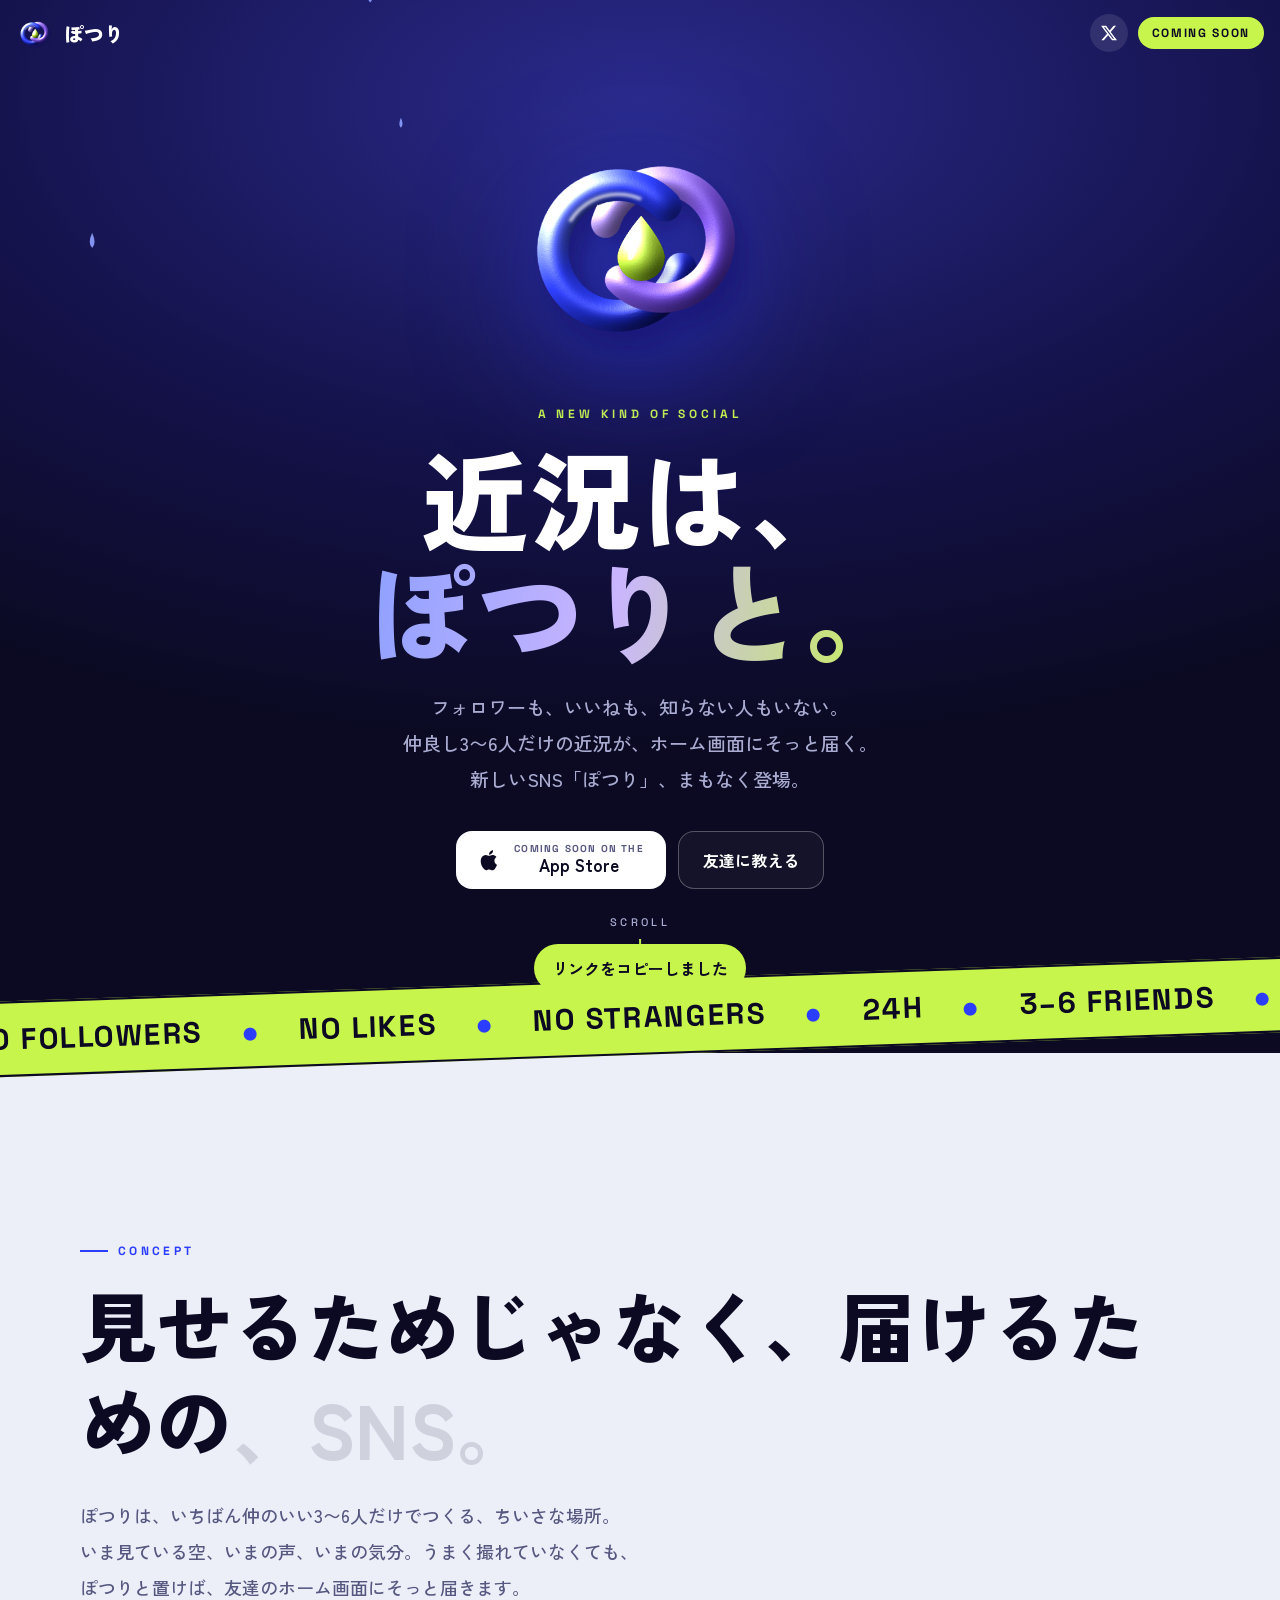
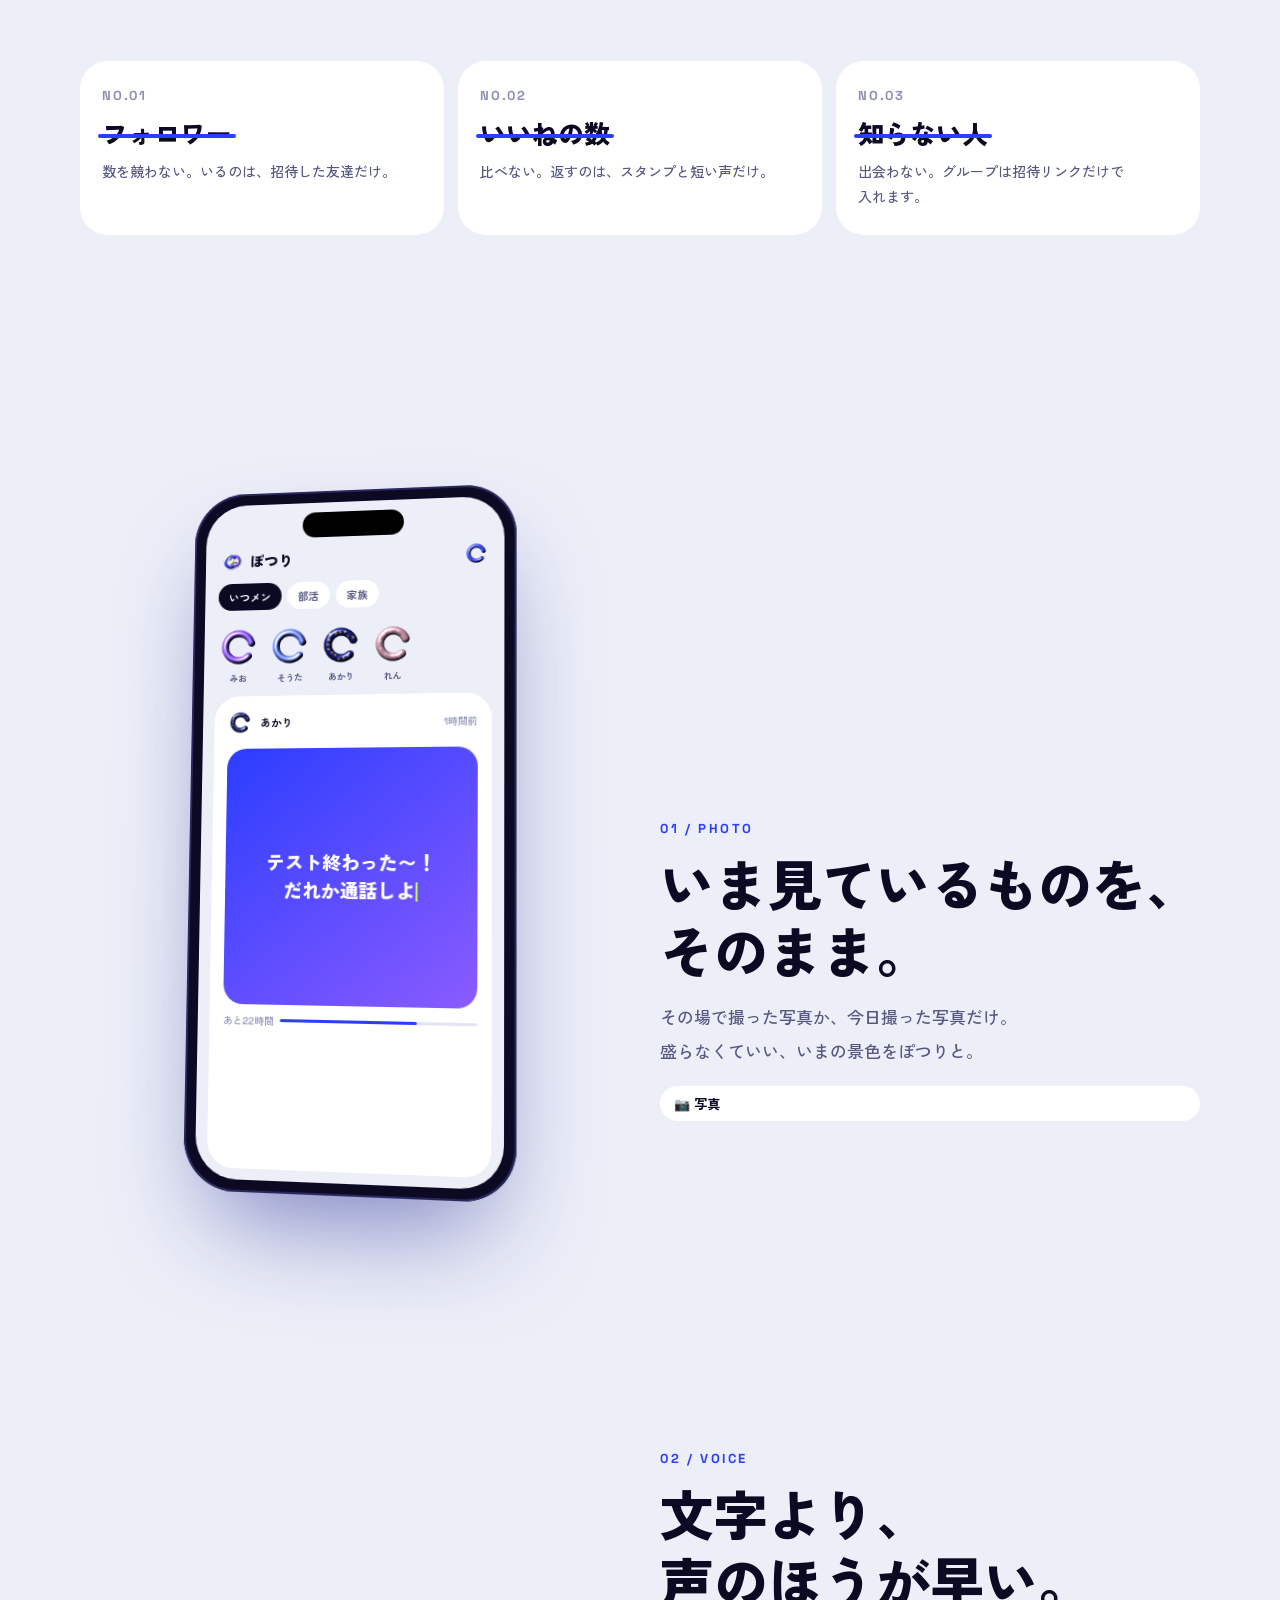
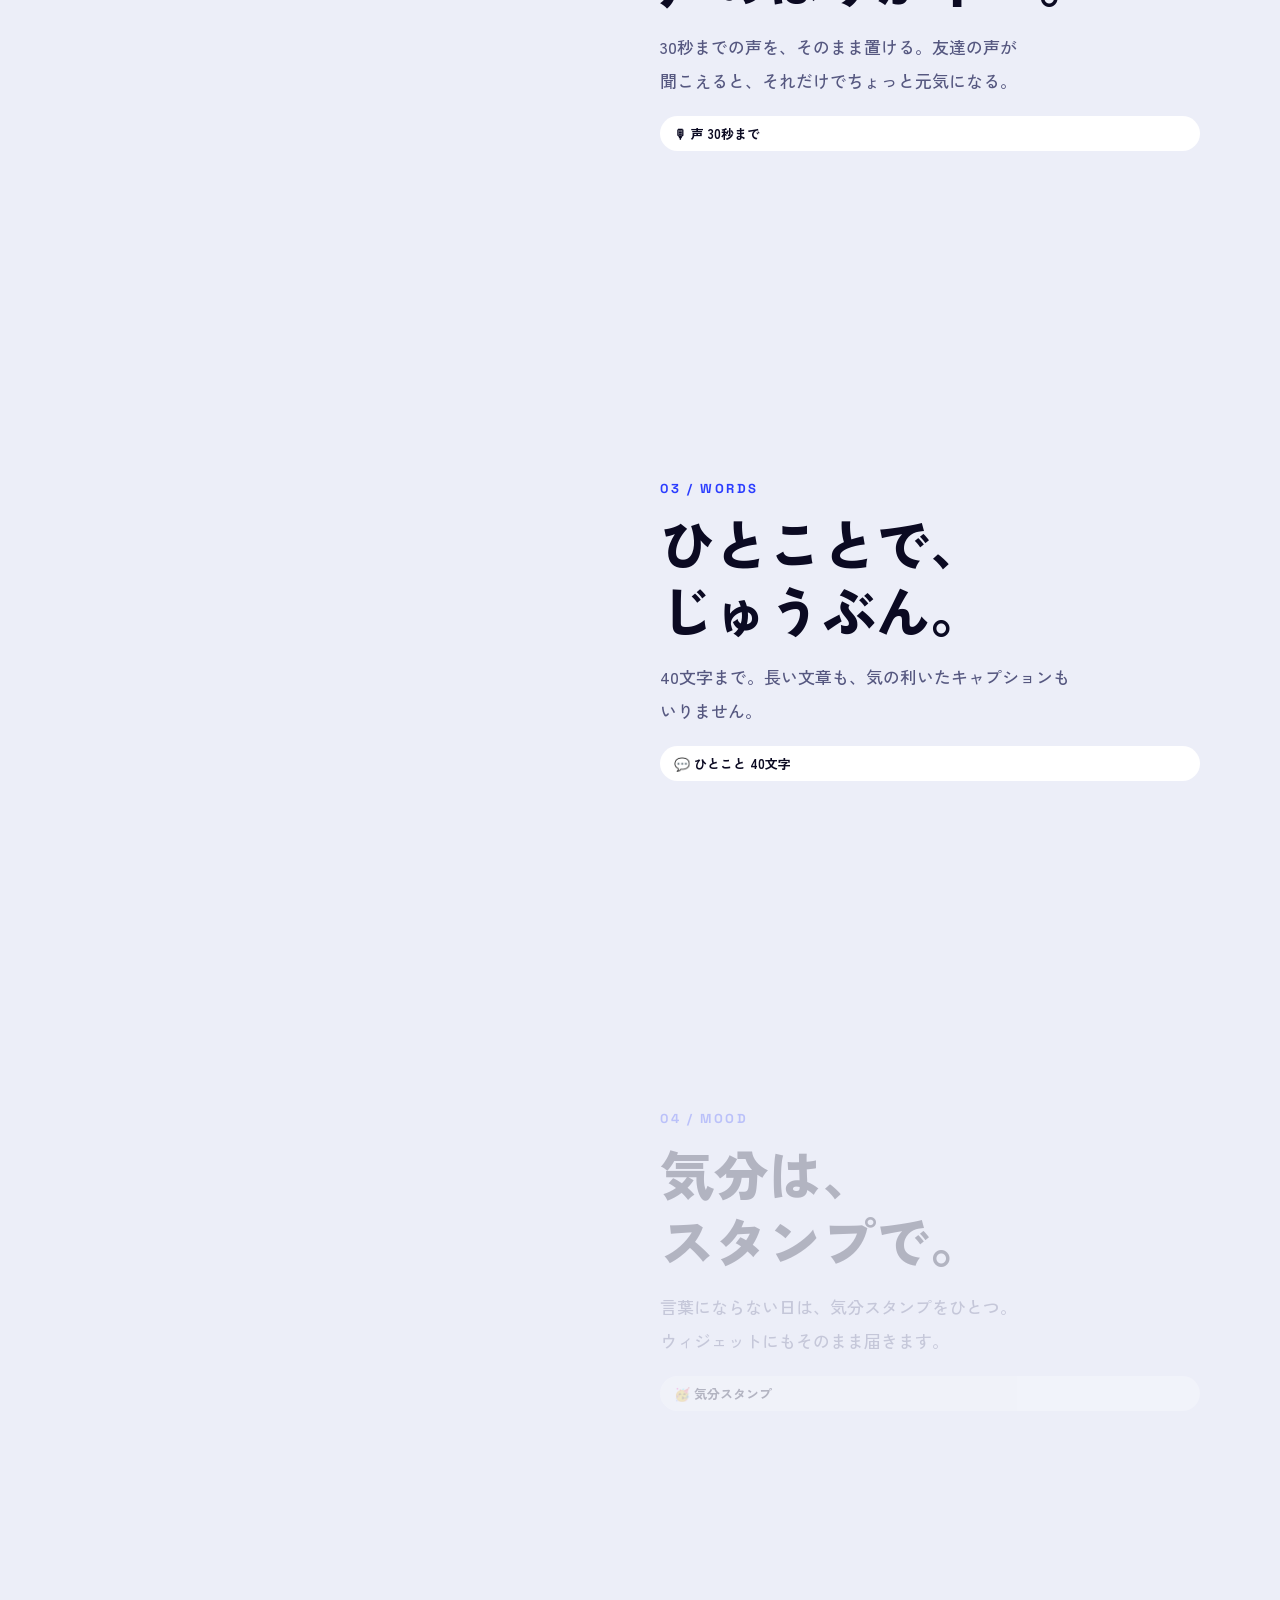
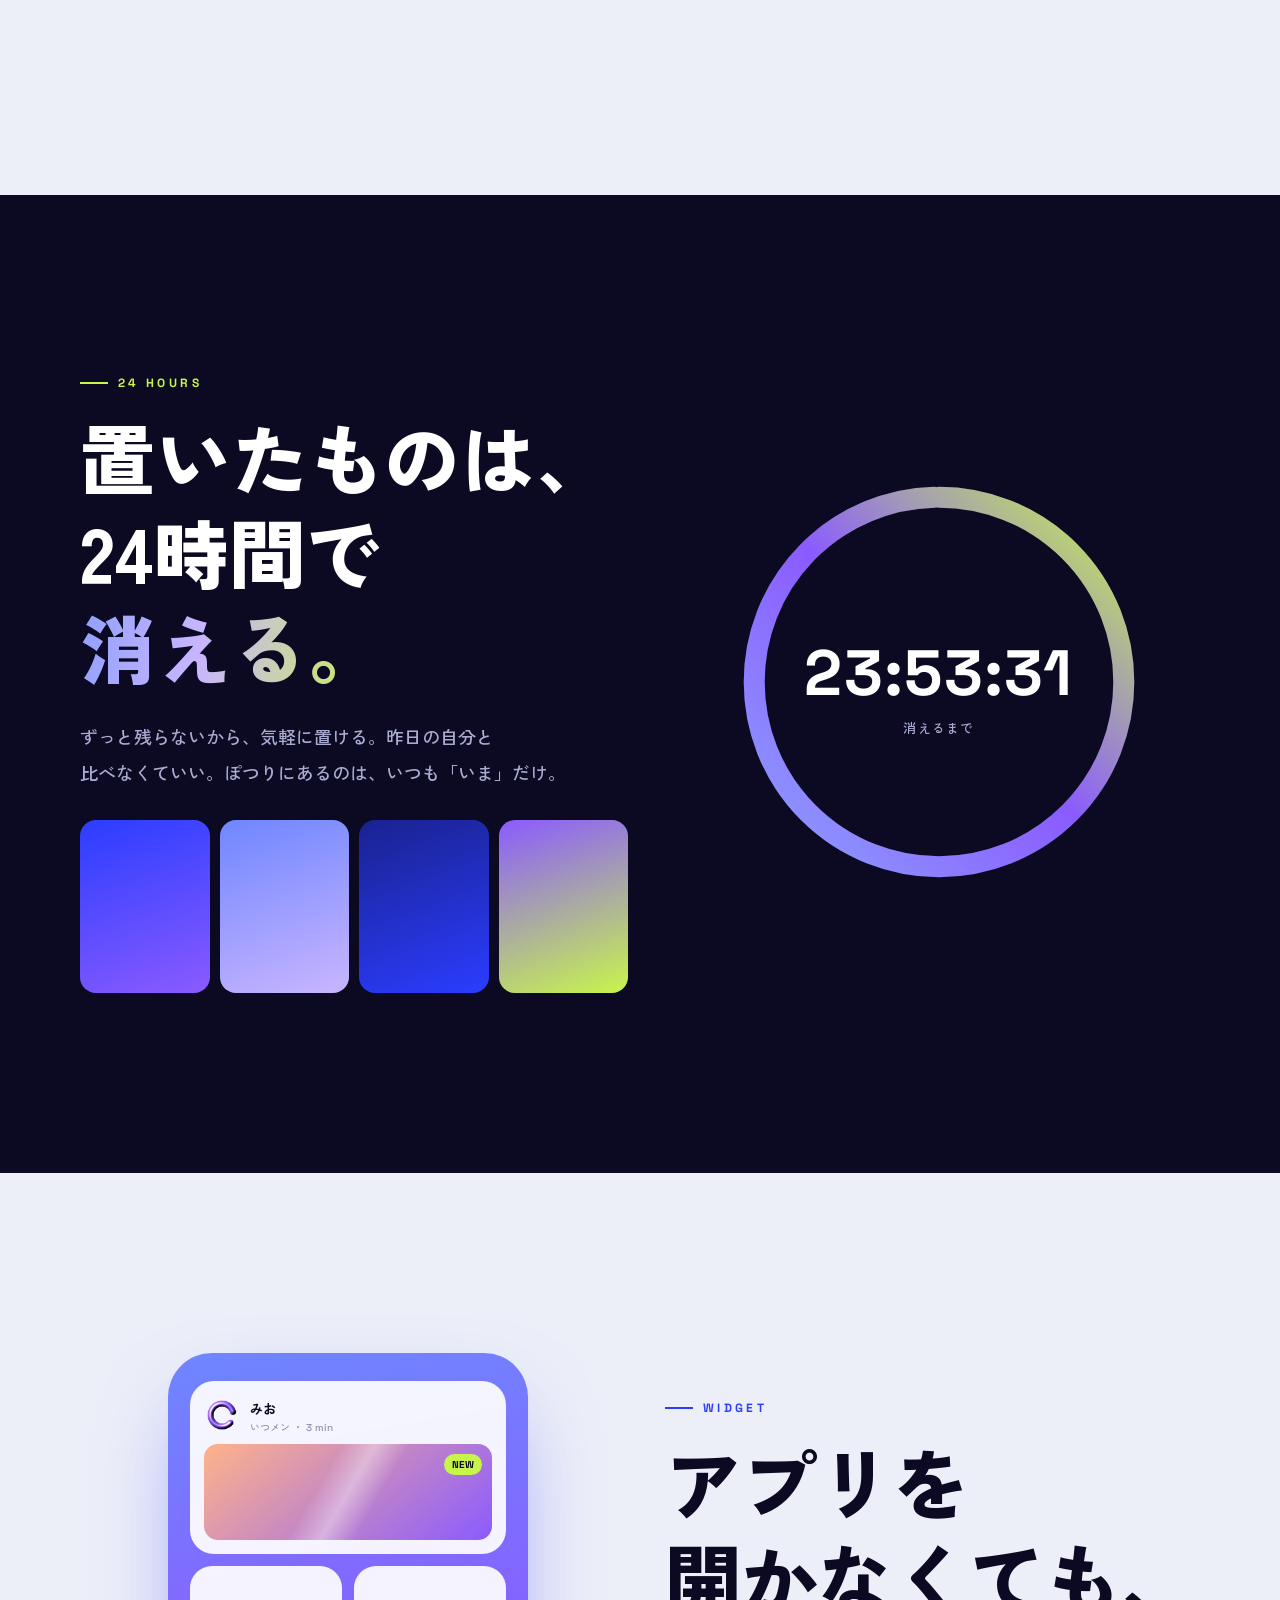
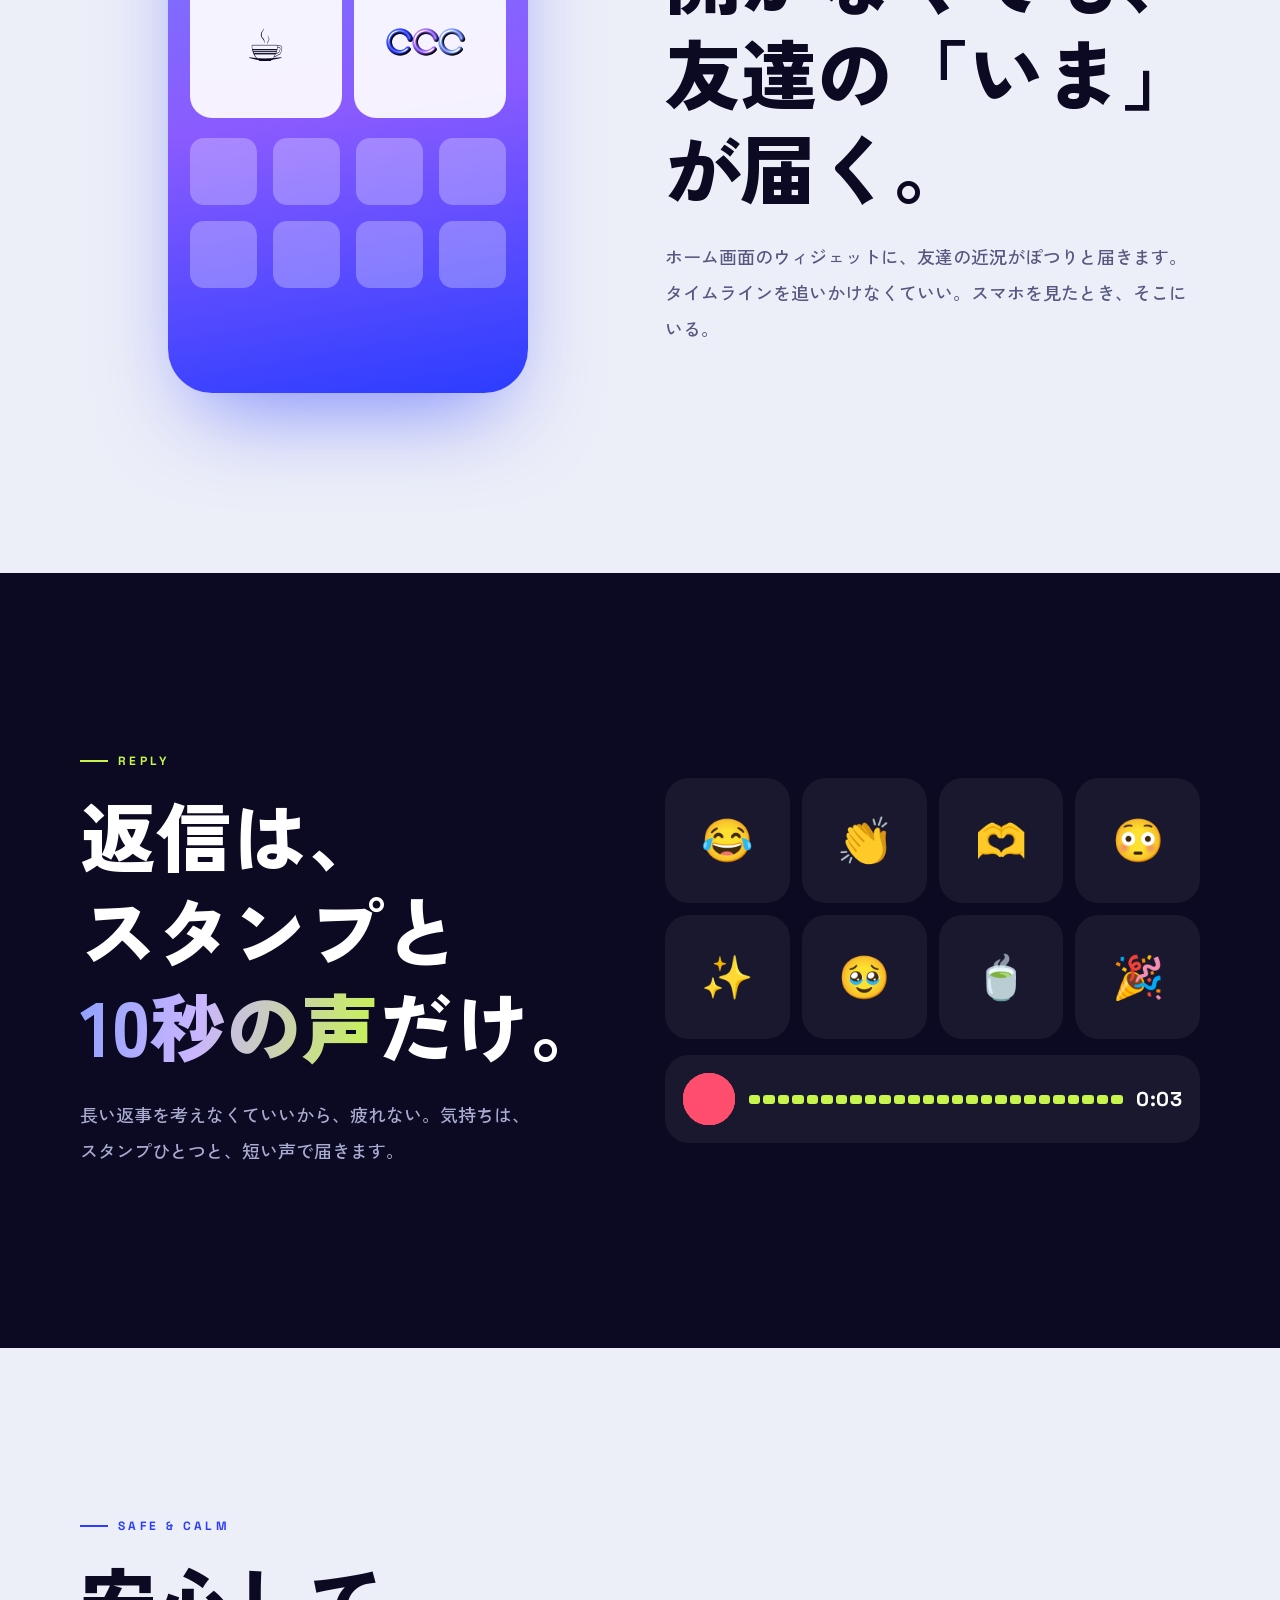
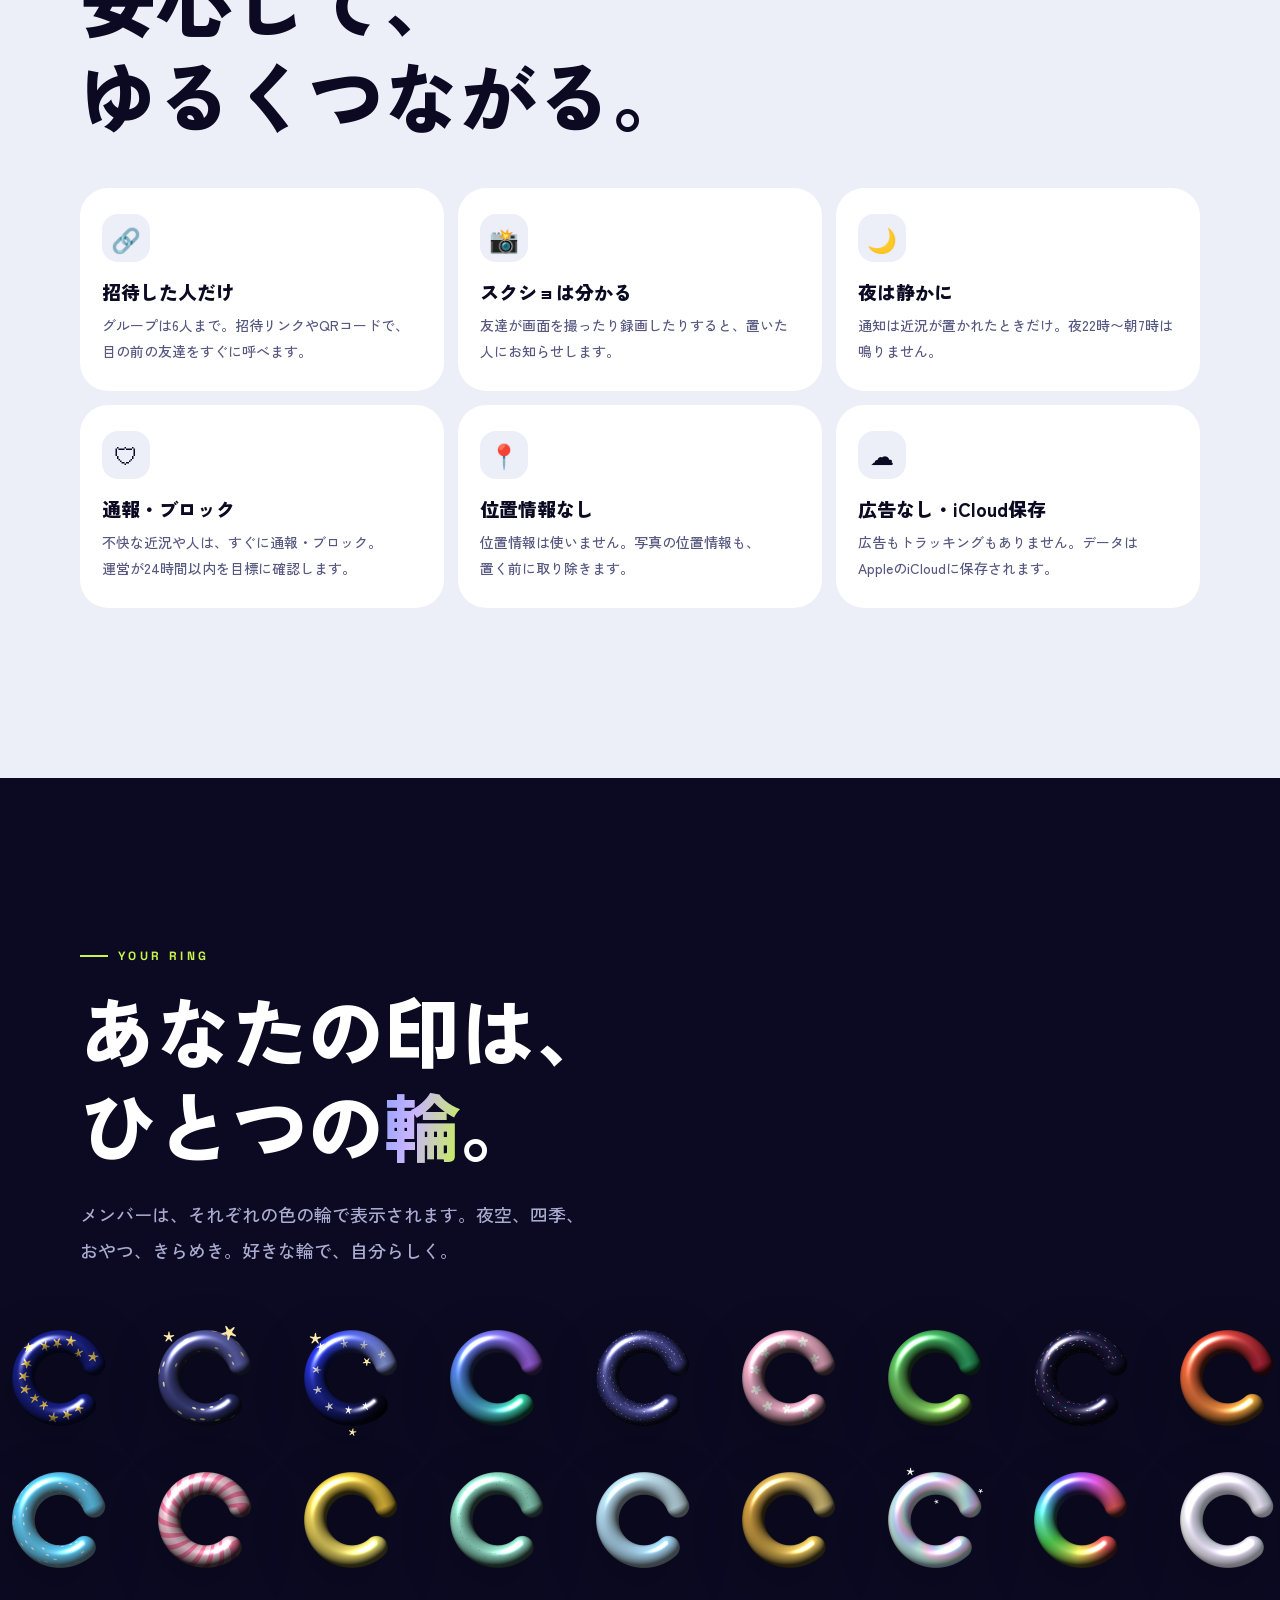
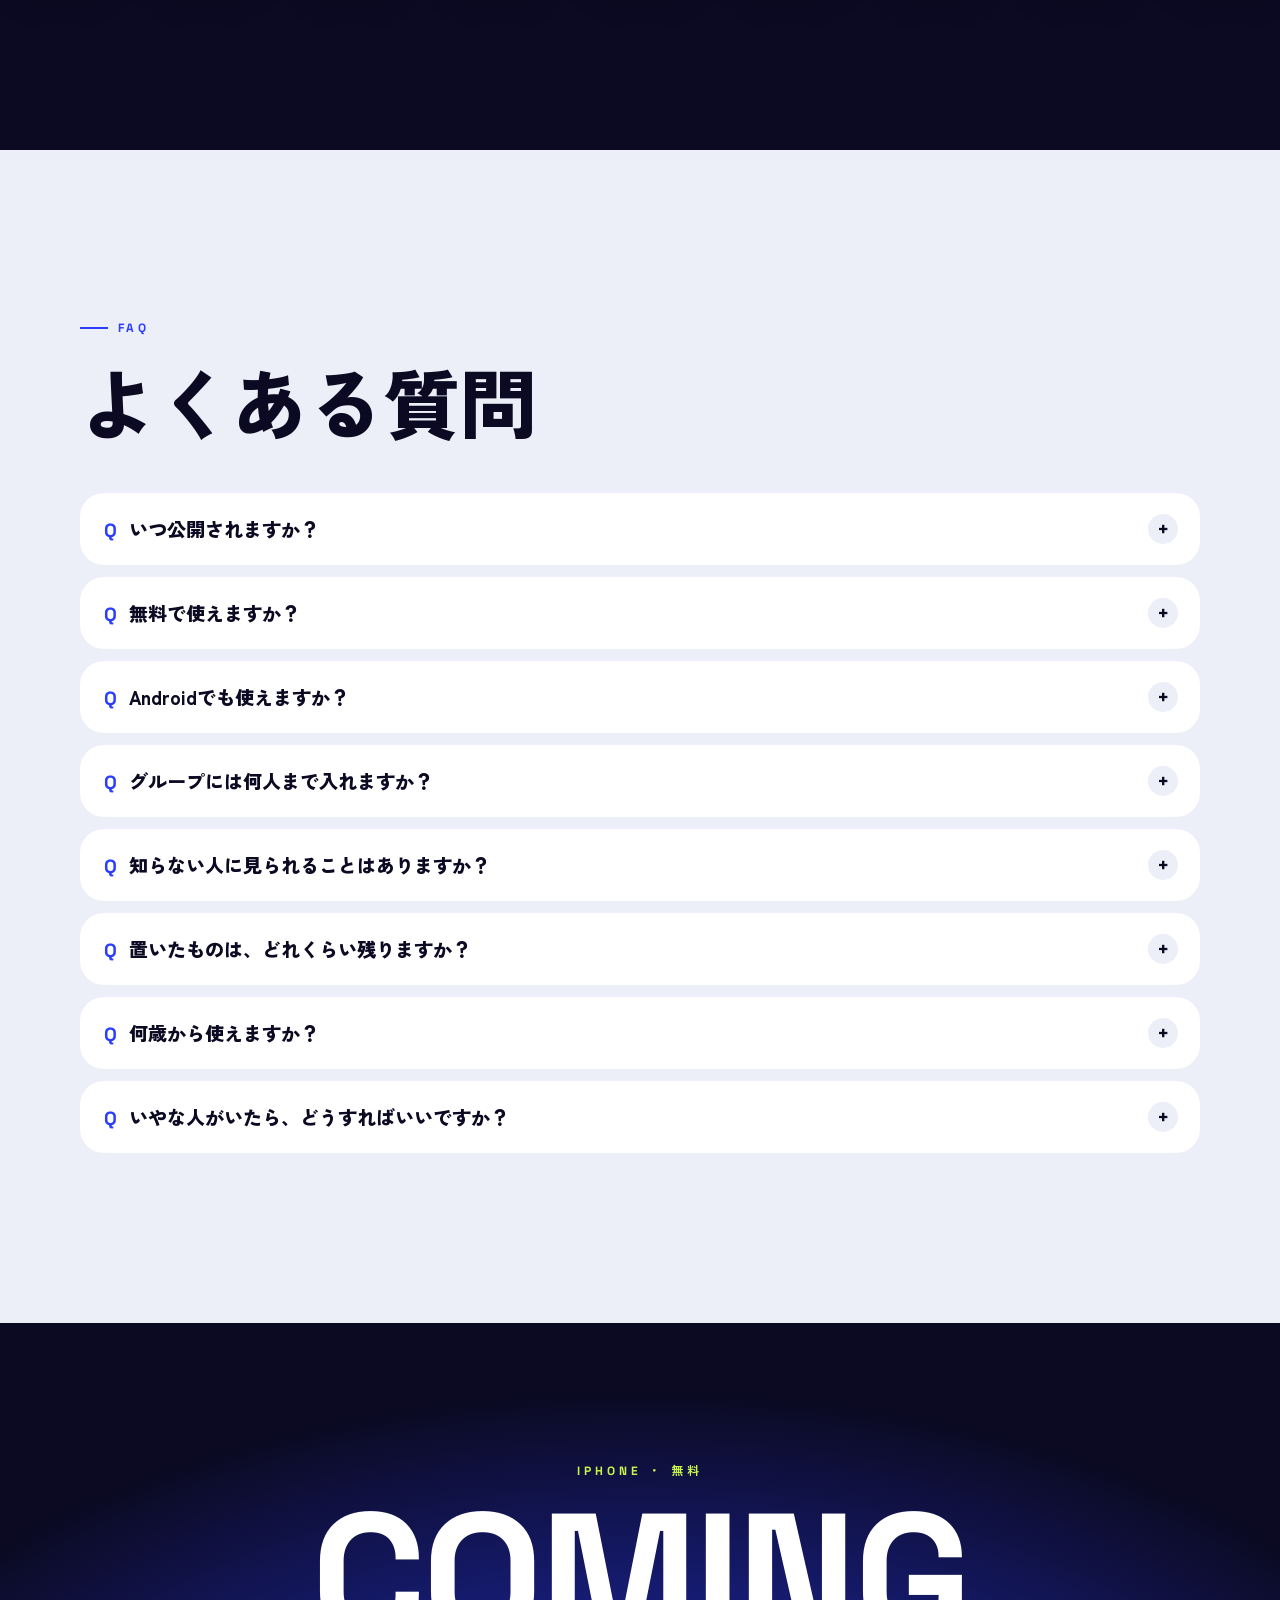
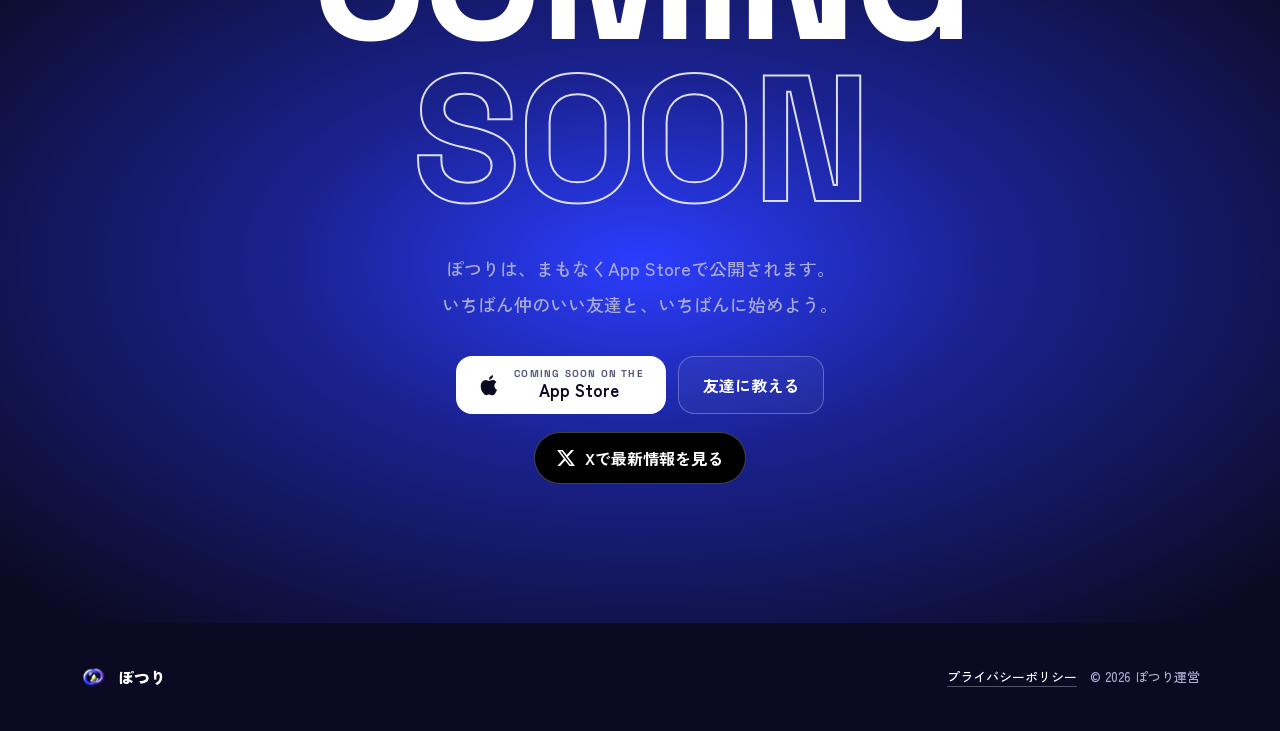
==== commit e9715c67: "Add FAQ, X link, and new share image" ====
--- a/index.html
+++ b/index.html
@@ -7,7 +7,7 @@
 <meta name="description" content="ぽつりは、仲良し3〜6人だけで近況を届け合う、新しいSNS。フォロワーも、いいねも、知らない人もいない。写真・声・ひとことは24時間で消える。まもなくApp Storeで公開。">
 <meta property="og:title" content="ぽつり | 仲良しだけの、新しいSNS">
 <meta property="og:description" content="フォロワーも、いいねも、知らない人もいない。仲良し3〜6人だけの近況が、ホーム画面にそっと届く。Coming soon.">
-<meta property="og:image" content="https://yuchin0809.github.io/img/og.png">
+<meta property="og:image" content="https://yuchin0809.github.io/img/og-cs.png">
 <meta property="og:url" content="https://yuchin0809.github.io/">
 <meta property="og:type" content="website">
 <meta name="twitter:card" content="summary_large_image">
@@ -230,6 +230,26 @@
 .ring-row img{width:clamp(80px,12vw,120px);height:auto;animation:spin 16s linear infinite;filter:drop-shadow(0 14px 24px rgba(0,0,0,.35))}
 .ring-row img:nth-child(odd){animation-direction:reverse;animation-duration:22s}
 
+/* ---------- faq ---------- */
+.faq{padding:clamp(100px,14vw,170px) 0;background:var(--pearl)}
+.qs{margin-top:44px;display:grid;gap:12px}
+.q{background:#fff;border-radius:24px;overflow:hidden;transition:box-shadow .3s}
+.q[open]{box-shadow:0 20px 40px -24px rgba(26,34,144,.35)}
+.q summary{list-style:none;cursor:pointer;padding:22px 64px 22px 24px;font-weight:900;font-size:clamp(16px,2vw,19px);position:relative}
+.q summary::-webkit-details-marker{display:none}
+.q summary::before{content:"Q";font-family:var(--n);color:var(--blue);margin-right:12px}
+.q summary::after{content:"+";position:absolute;right:22px;top:50%;width:30px;height:30px;margin-top:-15px;border-radius:50%;background:var(--pearl);display:grid;place-items:center;font-family:var(--n);font-size:20px;line-height:1;transition:transform .35s cubic-bezier(.3,1.4,.5,1),background-color .3s}
+.q[open] summary::after{transform:rotate(135deg);background-color:var(--lime)}
+.q .a{padding:0 24px 24px 50px;color:var(--sub);font-size:15px;line-height:1.95;animation:fadeUp .45s ease}
+/* ---------- social ---------- */
+.social{display:flex;justify-content:center;margin-top:18px}
+.xbtn{display:inline-flex;align-items:center;gap:10px;height:52px;padding:0 22px;border-radius:999px;background:#000;color:#fff;text-decoration:none;font-weight:700;border:1.5px solid rgba(255,255,255,.25);transition:transform .25s,border-color .3s}
+.xbtn:hover{transform:translateY(-2px);border-color:var(--lime)}
+.xbtn svg{width:18px;height:18px}
+.navx{display:inline-grid;place-items:center;width:38px;height:38px;border-radius:50%;background:rgba(255,255,255,.1);margin-right:10px;transition:background .3s}
+.navx:hover{background:rgba(255,255,255,.2)}
+.navx svg{width:16px;height:16px}
+.navr{display:flex;align-items:center}
 /* ---------- finale ---------- */
 .finale{min-height:100svh;display:grid;place-items:center;text-align:center;position:relative;overflow:hidden;
  background:radial-gradient(90% 70% at 50% 60%,#2B3DFF 0%,#1A2290 30%,#0B0A22 75%)}
@@ -276,7 +296,7 @@
 
 <header class="nav" id="nav">
   <a class="brand" href="#top"><img src="img/mark.png" alt="">ぽつり</a>
-  <span class="pill">COMING SOON</span>
+  <div class="navr"><a class="navx x-link" href="https://x.com/RY_Create" target="_blank" rel="noopener" aria-label="ぽつりの最新情報(X)"><svg viewBox="0 0 24 24" aria-hidden="true"><path fill="#fff" d="M18.9 1.2h3.7l-8 9.2 9.4 12.4h-7.4l-5.8-7.6-6.6 7.6H.5l8.6-9.8L.1 1.2h7.6l5.2 6.9 6-6.9zm-1.3 19.4h2L6.5 3.3H4.3l13.3 17.3z"/></svg></a><span class="pill">COMING SOON</span></div>
 </header>
 
 <!-- HERO -->
@@ -454,6 +474,24 @@
   <div class="ring-row rev" id="row2" aria-hidden="true"></div>
 </section>
 
+<!-- FAQ -->
+<section class="faq">
+  <div class="wrap">
+    <div class="kicker rv">FAQ</div>
+    <h2 class="big rv">よくある質問</h2>
+    <div class="qs">
+      <details class="q rv"><summary>いつ公開されますか？</summary><div class="a">いまAppleに出す準備をしています。公開日が決まったら、このサイトとXでお知らせします。</div></details>
+      <details class="q rv"><summary>無料で使えますか？</summary><div class="a">はい。置く・見る・返す・グループなど、基本の機能はすべて無料です。自分の輪の見た目を変える「輪のデザイン」(買い切り)と、運営を応援する「応援」だけが有料で、使える機能は変わりません。広告もありません。</div></details>
+      <details class="q rv"><summary>Androidでも使えますか？</summary><div class="a">いまはiPhone(iOS 17以降)だけです。AppleのiCloudにデータを保存するしくみのため、iCloudにサインインしたiPhoneが必要です。</div></details>
+      <details class="q rv"><summary>グループには何人まで入れますか？</summary><div class="a">1つのグループは6人までです。1人で10グループまで入れるので、いつメン・部活・家族など、分けて使えます。</div></details>
+      <details class="q rv"><summary>知らない人に見られることはありますか？</summary><div class="a">ありません。グループに入れるのは、招待リンクやQRコードを受け取った人だけです。フォローや検索で、知らない人とつながる機能はありません。</div></details>
+      <details class="q rv"><summary>置いたものは、どれくらい残りますか？</summary><div class="a">24時間で自動的に消えます。自分が置いたものは、24時間を待たずに自分で消したり、自分の写真を保存したりできます。</div></details>
+      <details class="q rv"><summary>何歳から使えますか？</summary><div class="a">13歳以上の方が使えます。18歳未満の方は、夜22時〜朝7時に通知が鳴らない設定を外せません。保護者のかた向けの説明も、アプリの中で読めます。</div></details>
+      <details class="q rv"><summary>いやな人がいたら、どうすればいいですか？</summary><div class="a">近況やメンバーの画面から、すぐに通報・ブロックできます。ブロックした人の近況はあなたに表示されなくなり、相手には知らされません。運営は通報を24時間以内を目標に確認します。</div></details>
+    </div>
+  </div>
+</section>
+
 <!-- FINALE -->
 <section class="finale">
   <canvas id="ripple" aria-hidden="true"></canvas>
@@ -468,6 +506,7 @@
       </span>
       <button class="ghost" id="shareBottom" type="button">友達に教える</button>
     </div>
+    <div class="social rv"><a class="xbtn x-link" href="https://x.com/RY_Create" target="_blank" rel="noopener"><svg viewBox="0 0 24 24" aria-hidden="true"><path fill="#fff" d="M18.9 1.2h3.7l-8 9.2 9.4 12.4h-7.4l-5.8-7.6-6.6 7.6H.5l8.6-9.8L.1 1.2h7.6l5.2 6.9 6-6.9zm-1.3 19.4h2L6.5 3.3H4.3l13.3 17.3z"/></svg>Xで最新情報を見る</a></div>
   </div>
 </section>
 
@@ -589,6 +628,9 @@
     try { await navigator.clipboard.writeText(data.url); toast.classList.add('show'); setTimeout(() => toast.classList.remove('show'), 1800); } catch (e) {}
   };
   $('#shareTop').addEventListener('click', share); $('#shareBottom').addEventListener('click', share);
+
+  // ---- faq: open one at a time ----
+  $$('.q').forEach(d => d.addEventListener('toggle', () => { if (d.open) $$('.q').forEach(o => { if (o !== d) o.open = false; }); }));
 
   // ---- cursor glow ----
   const glow = $('#glow');
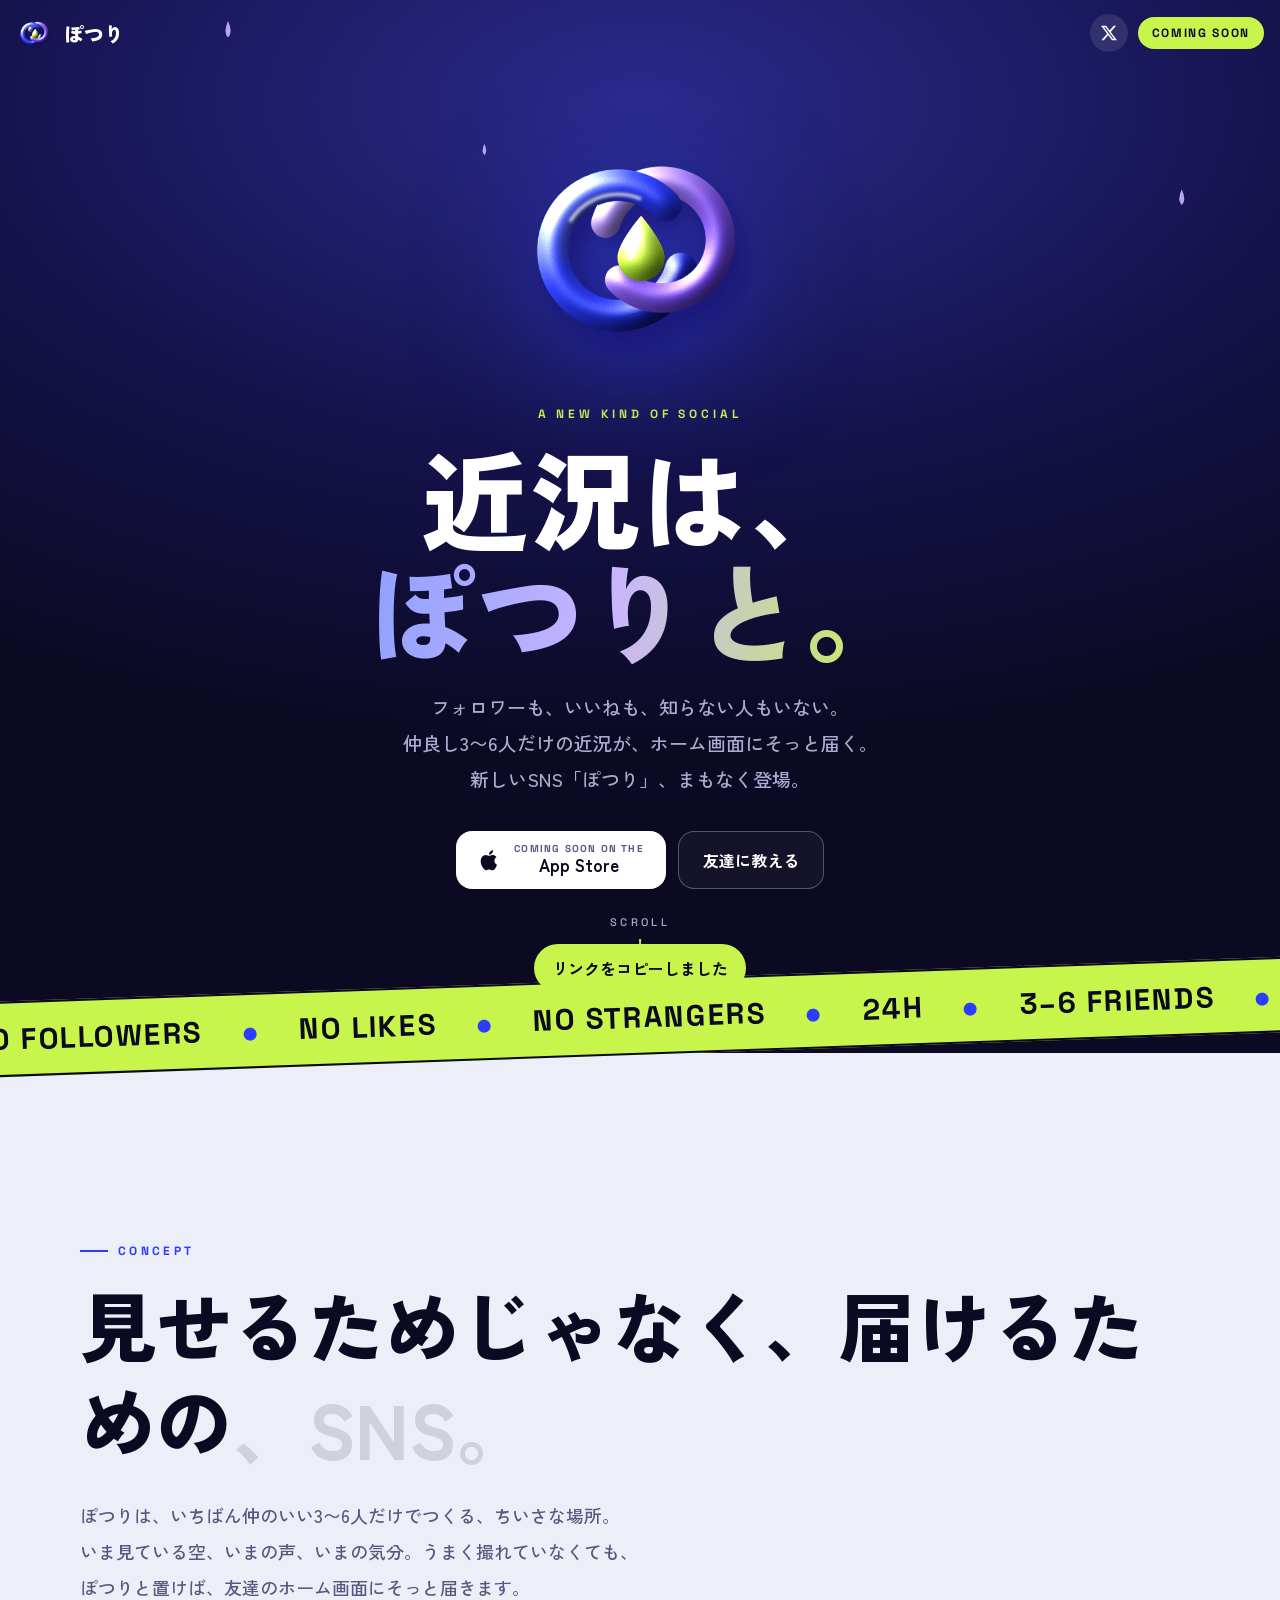
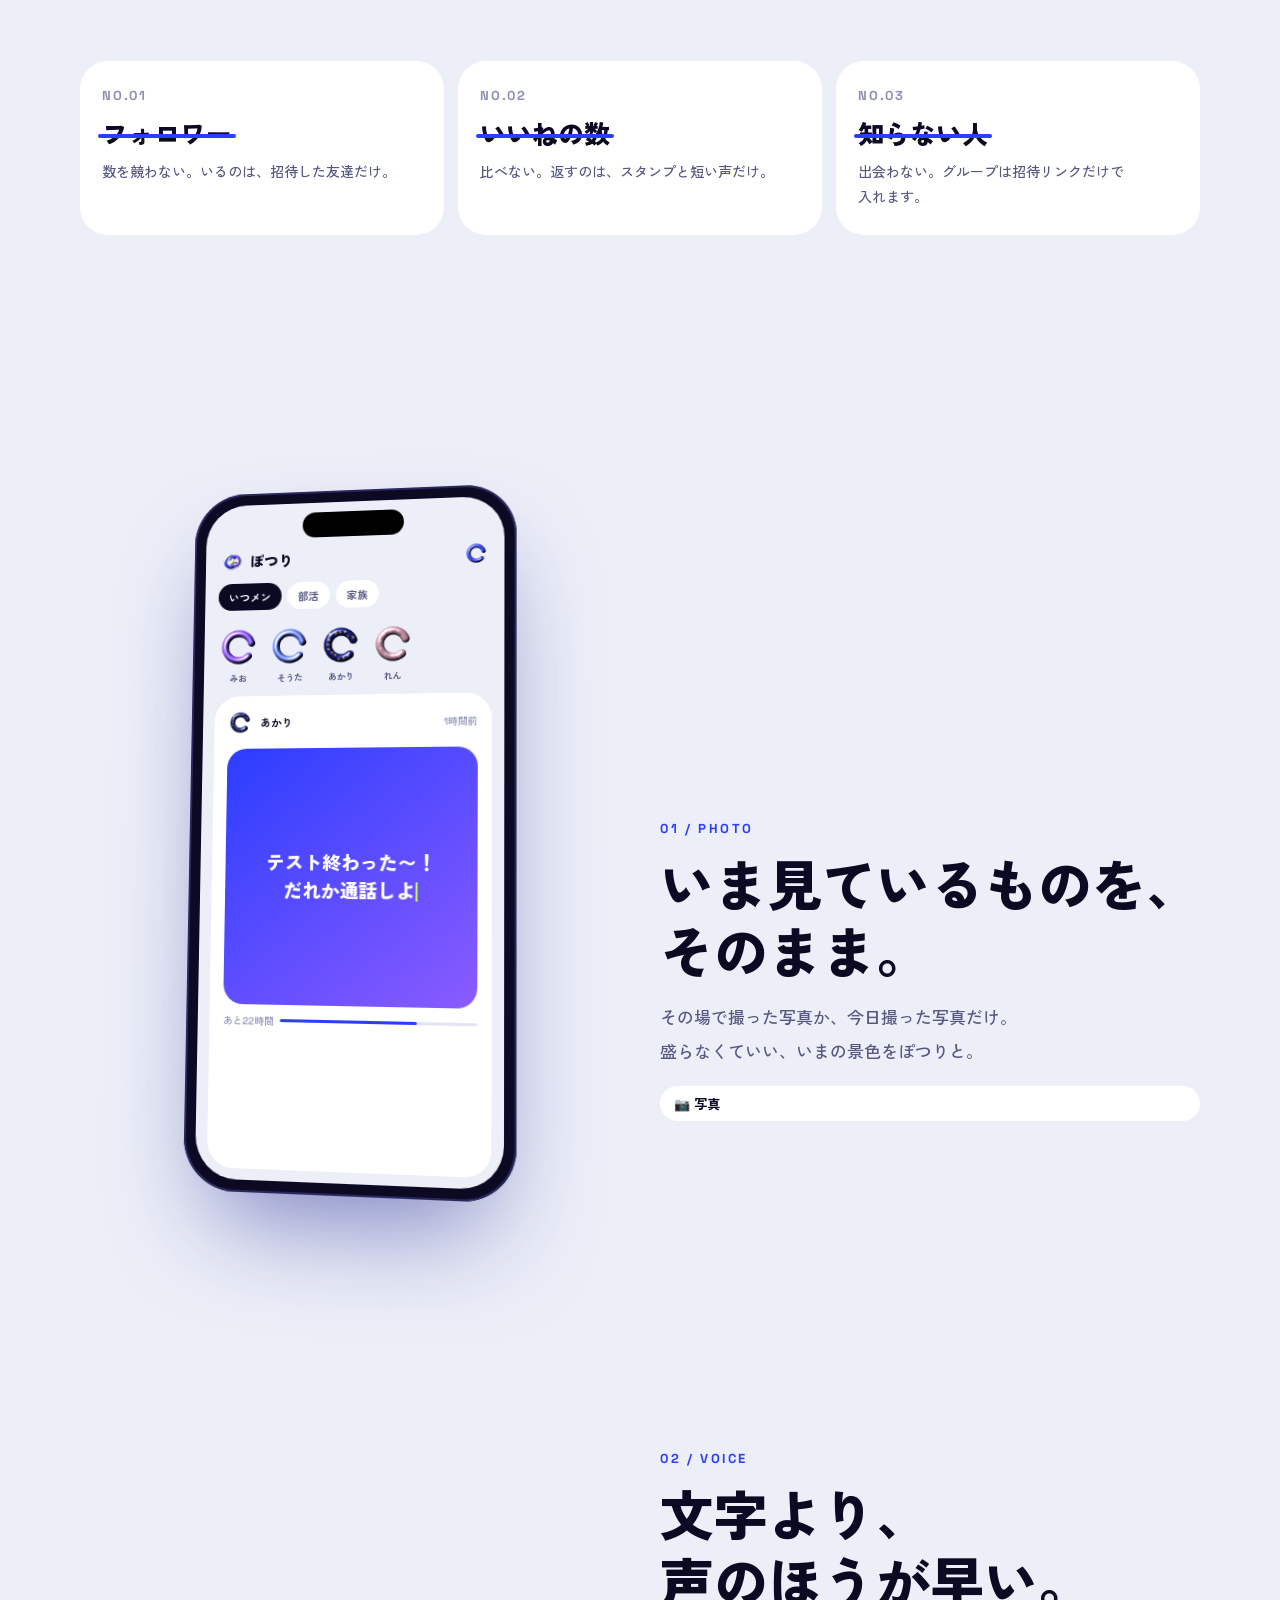
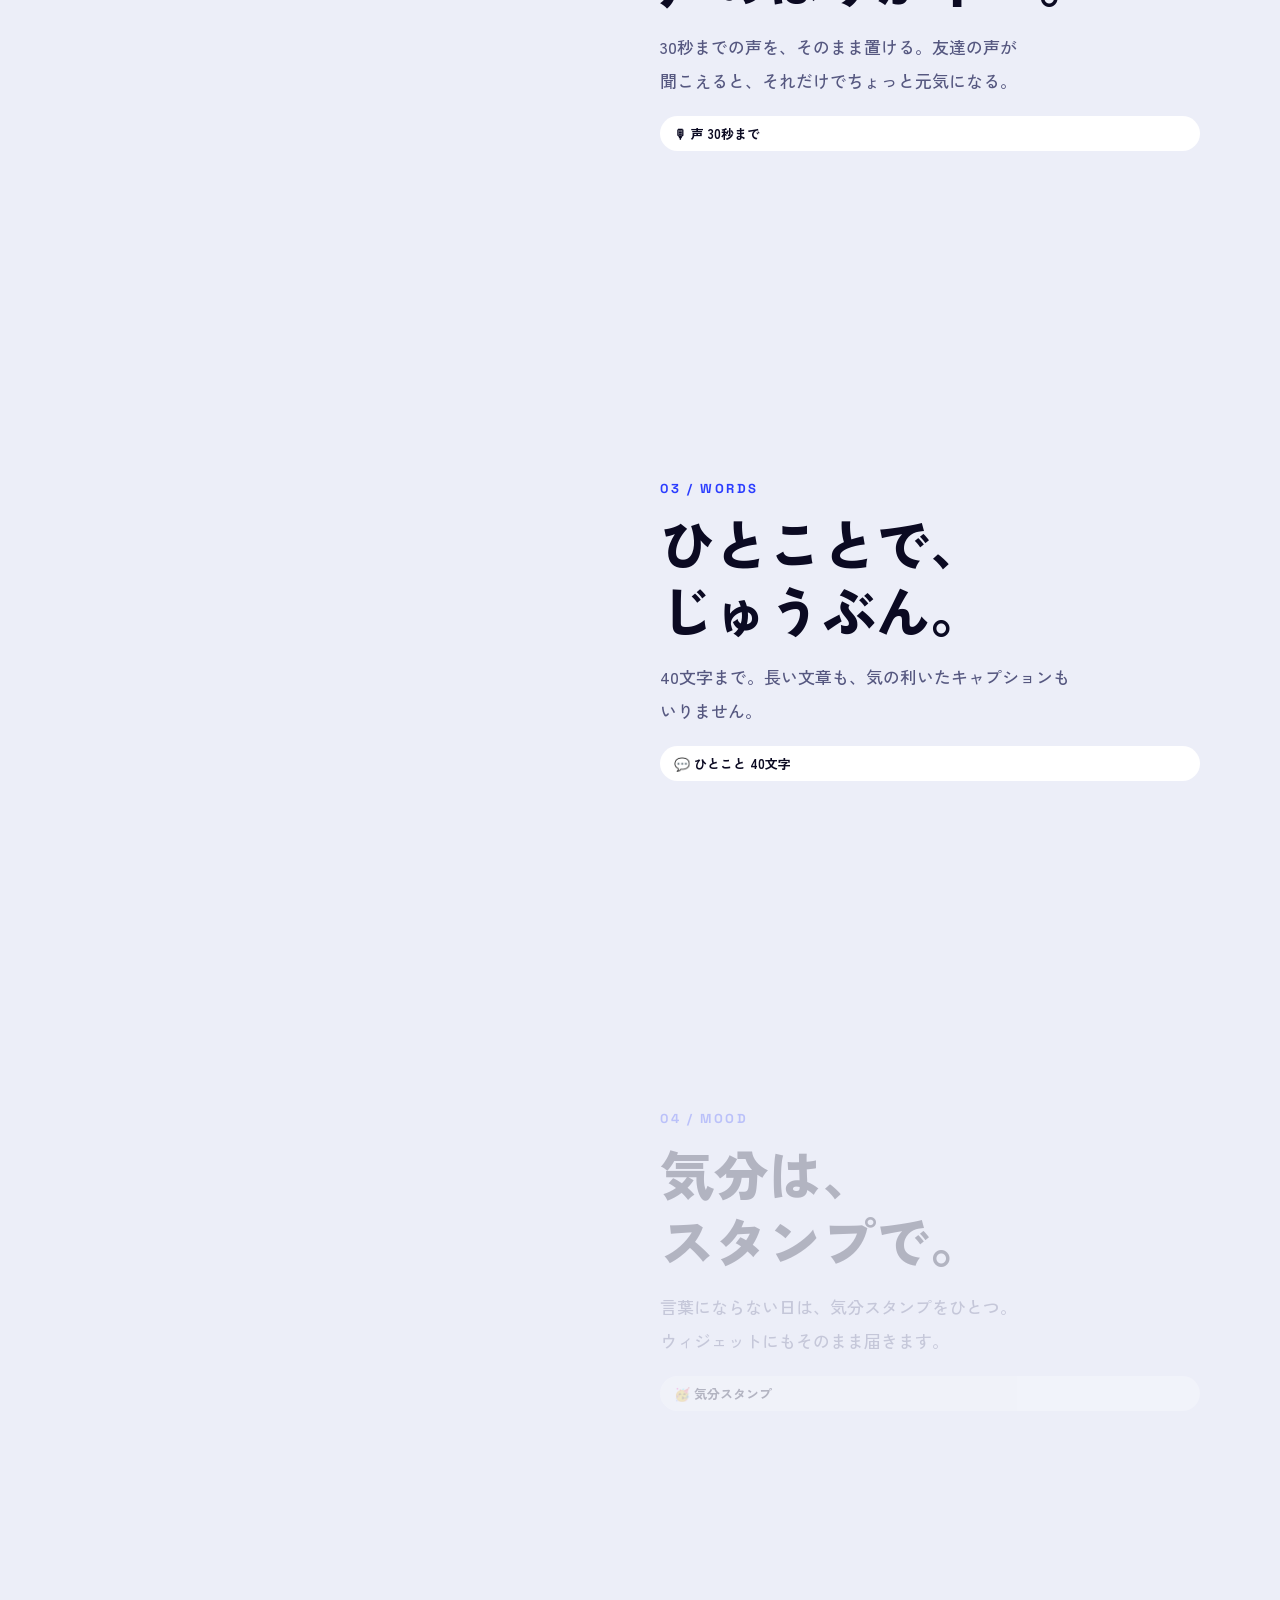
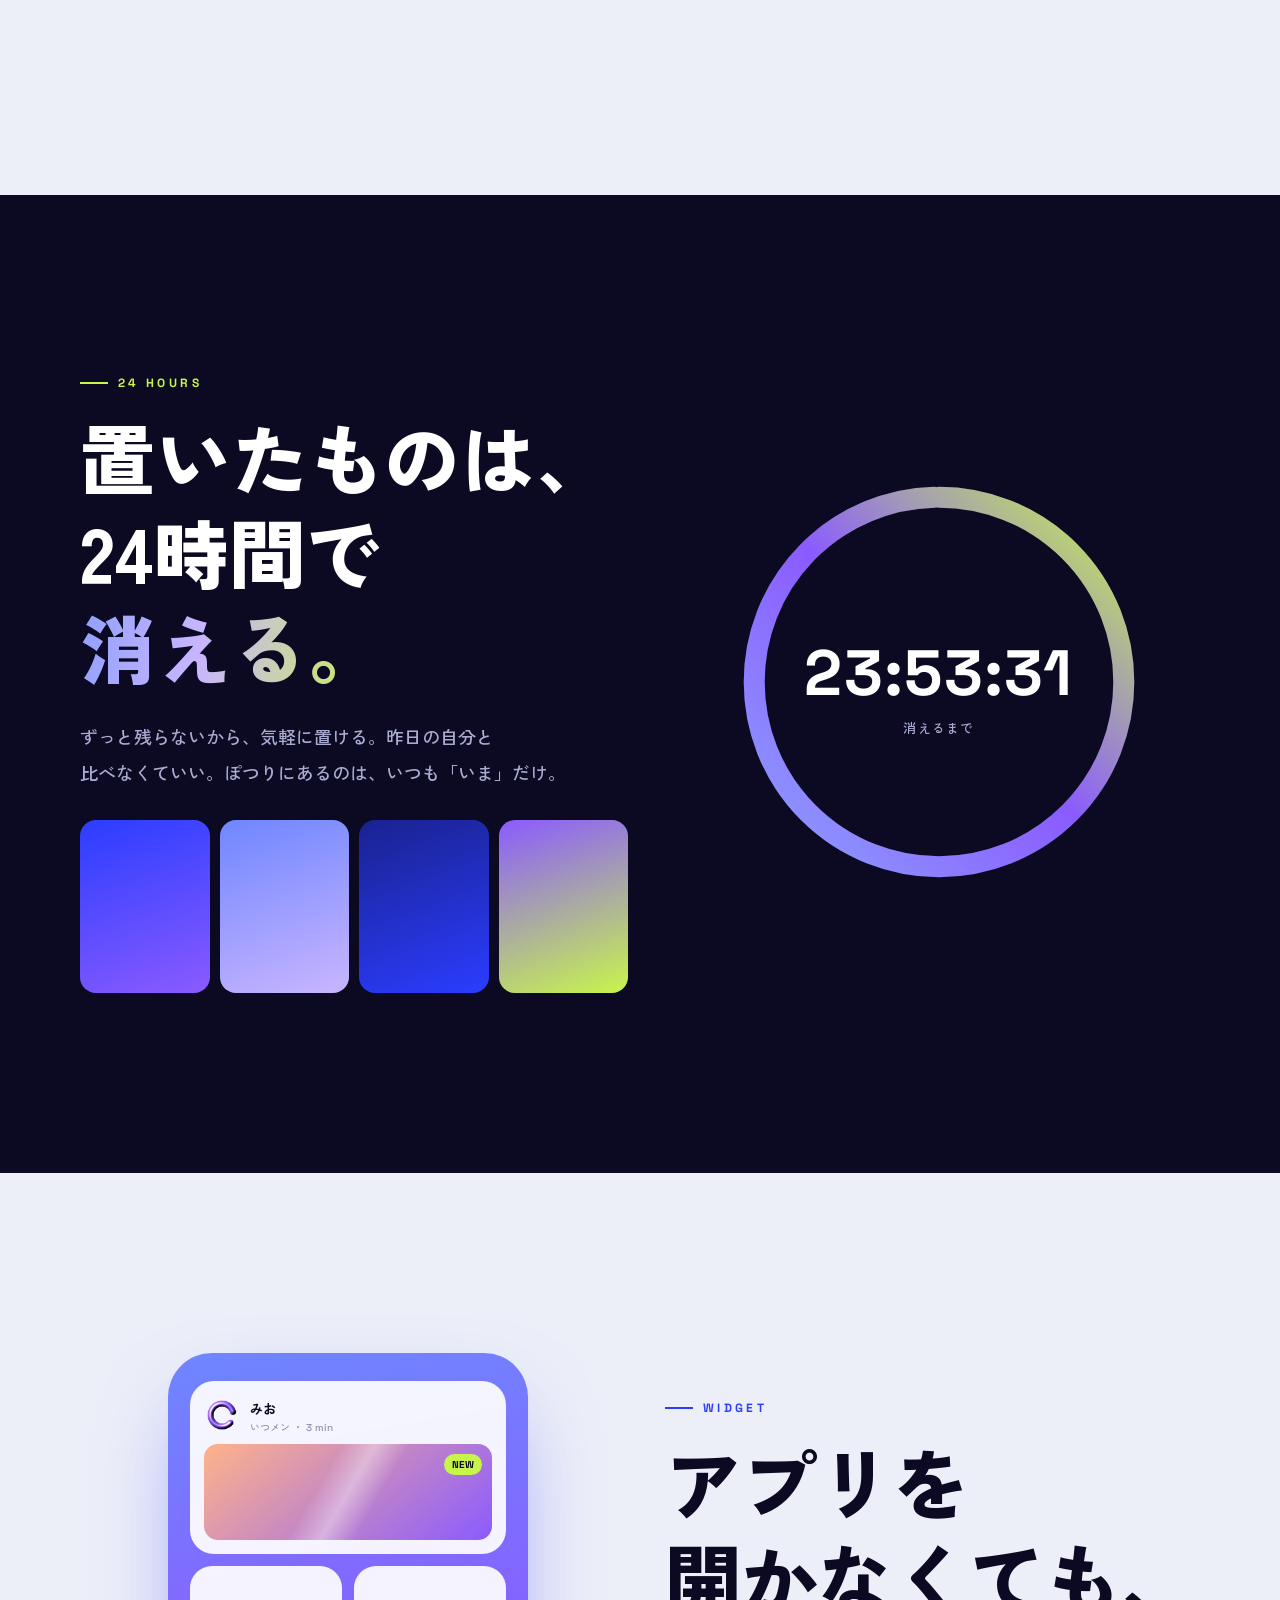
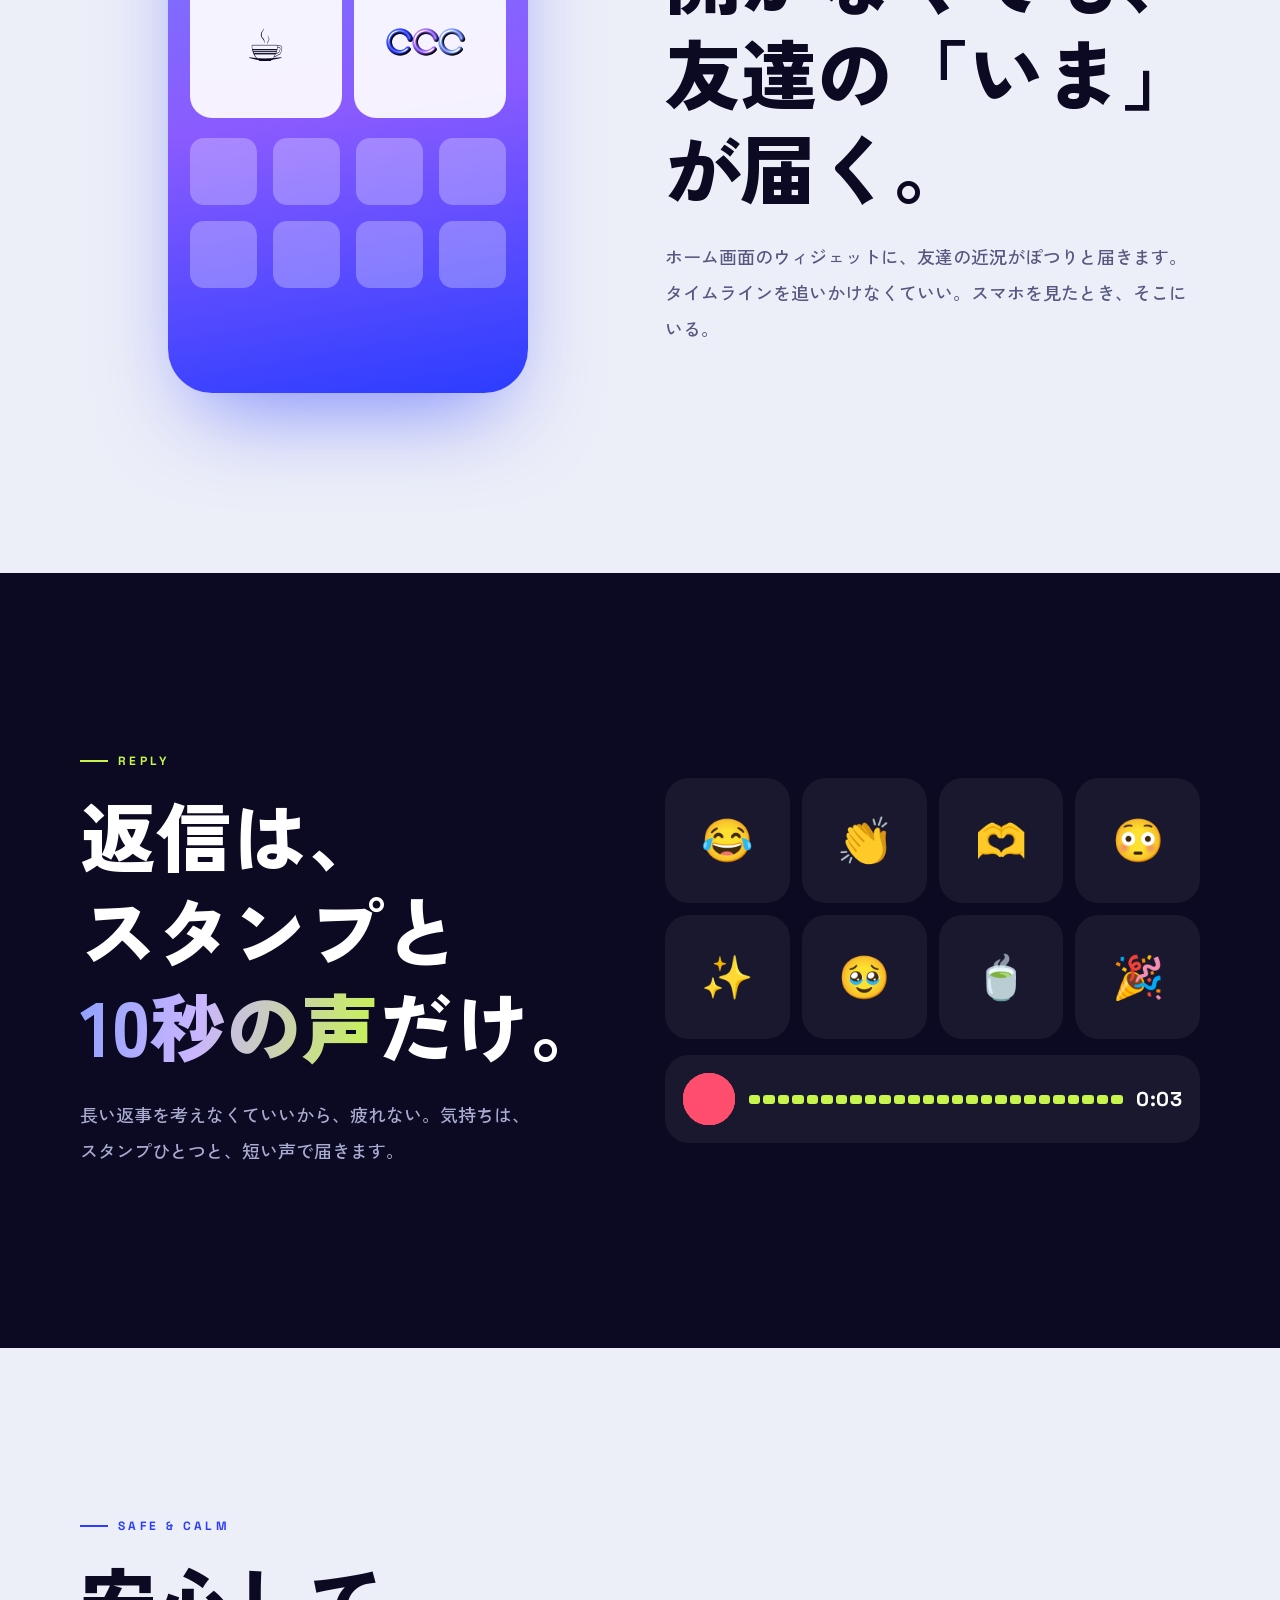
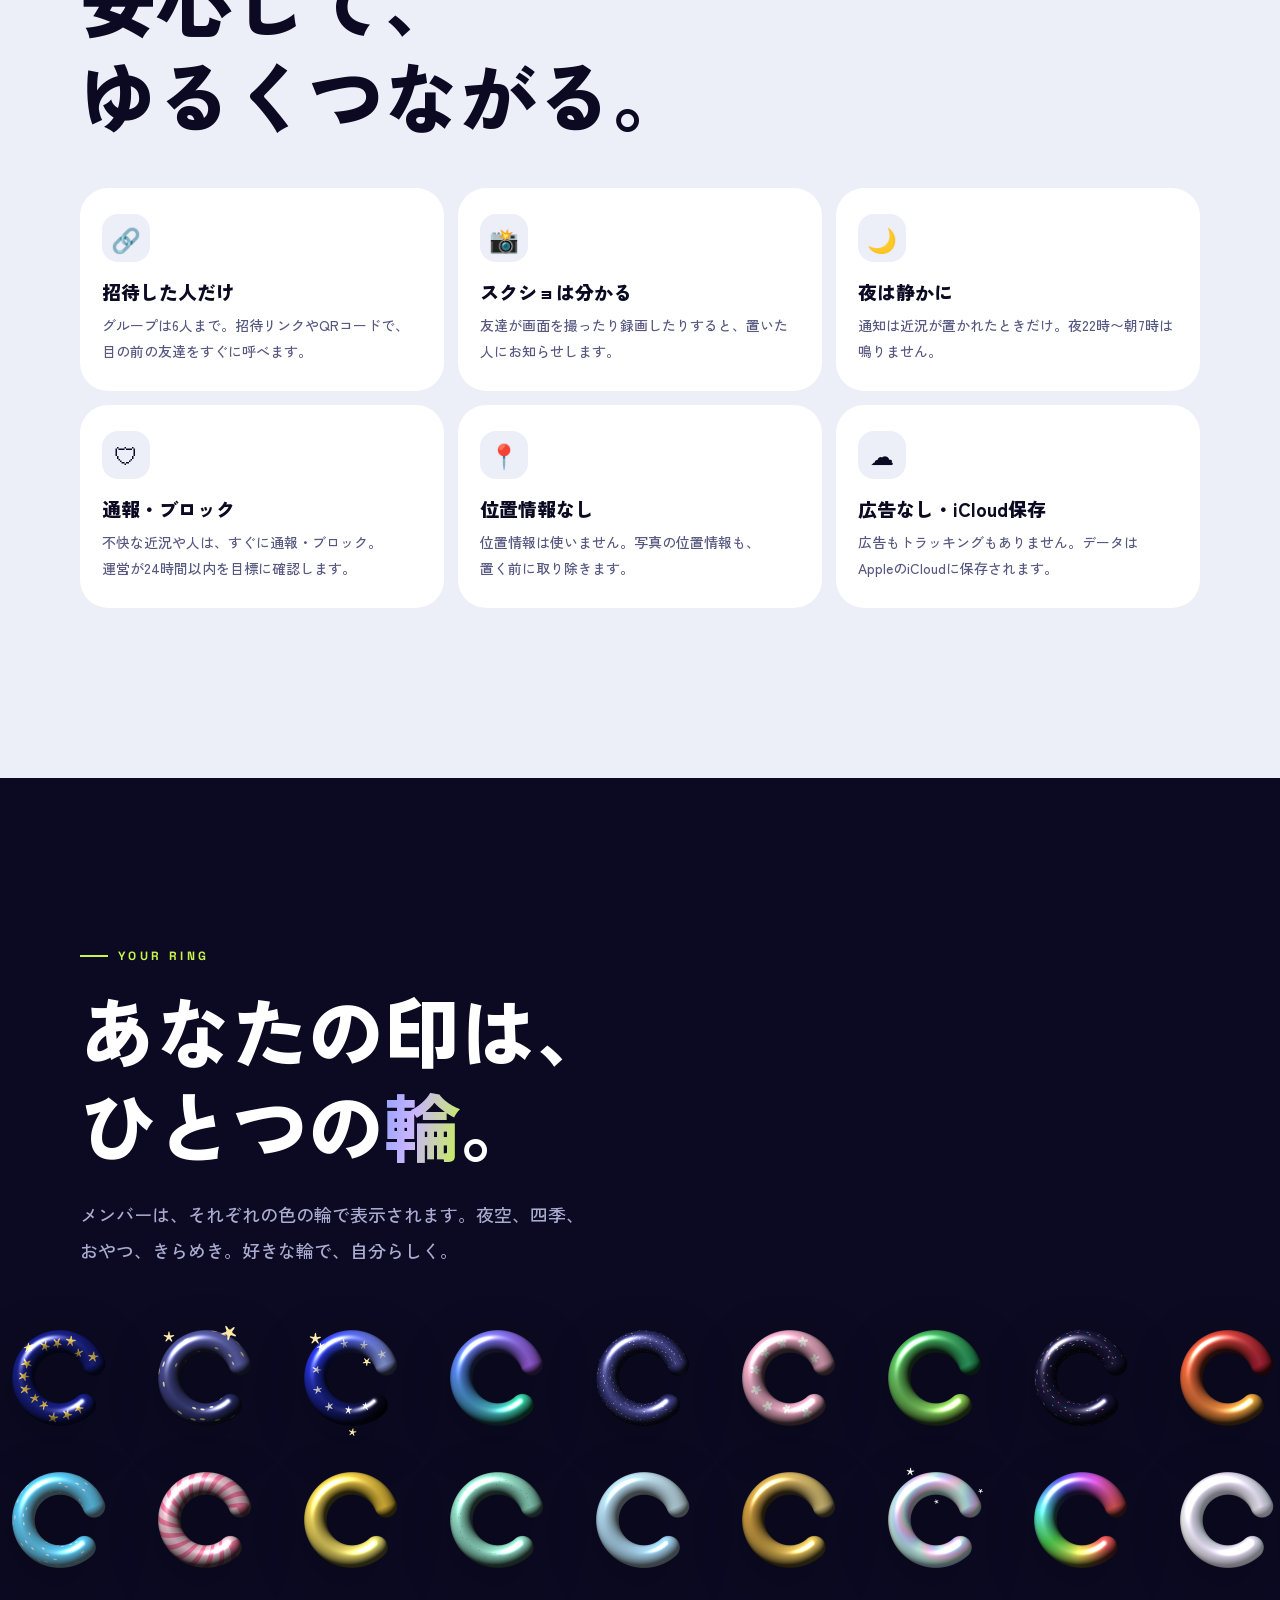
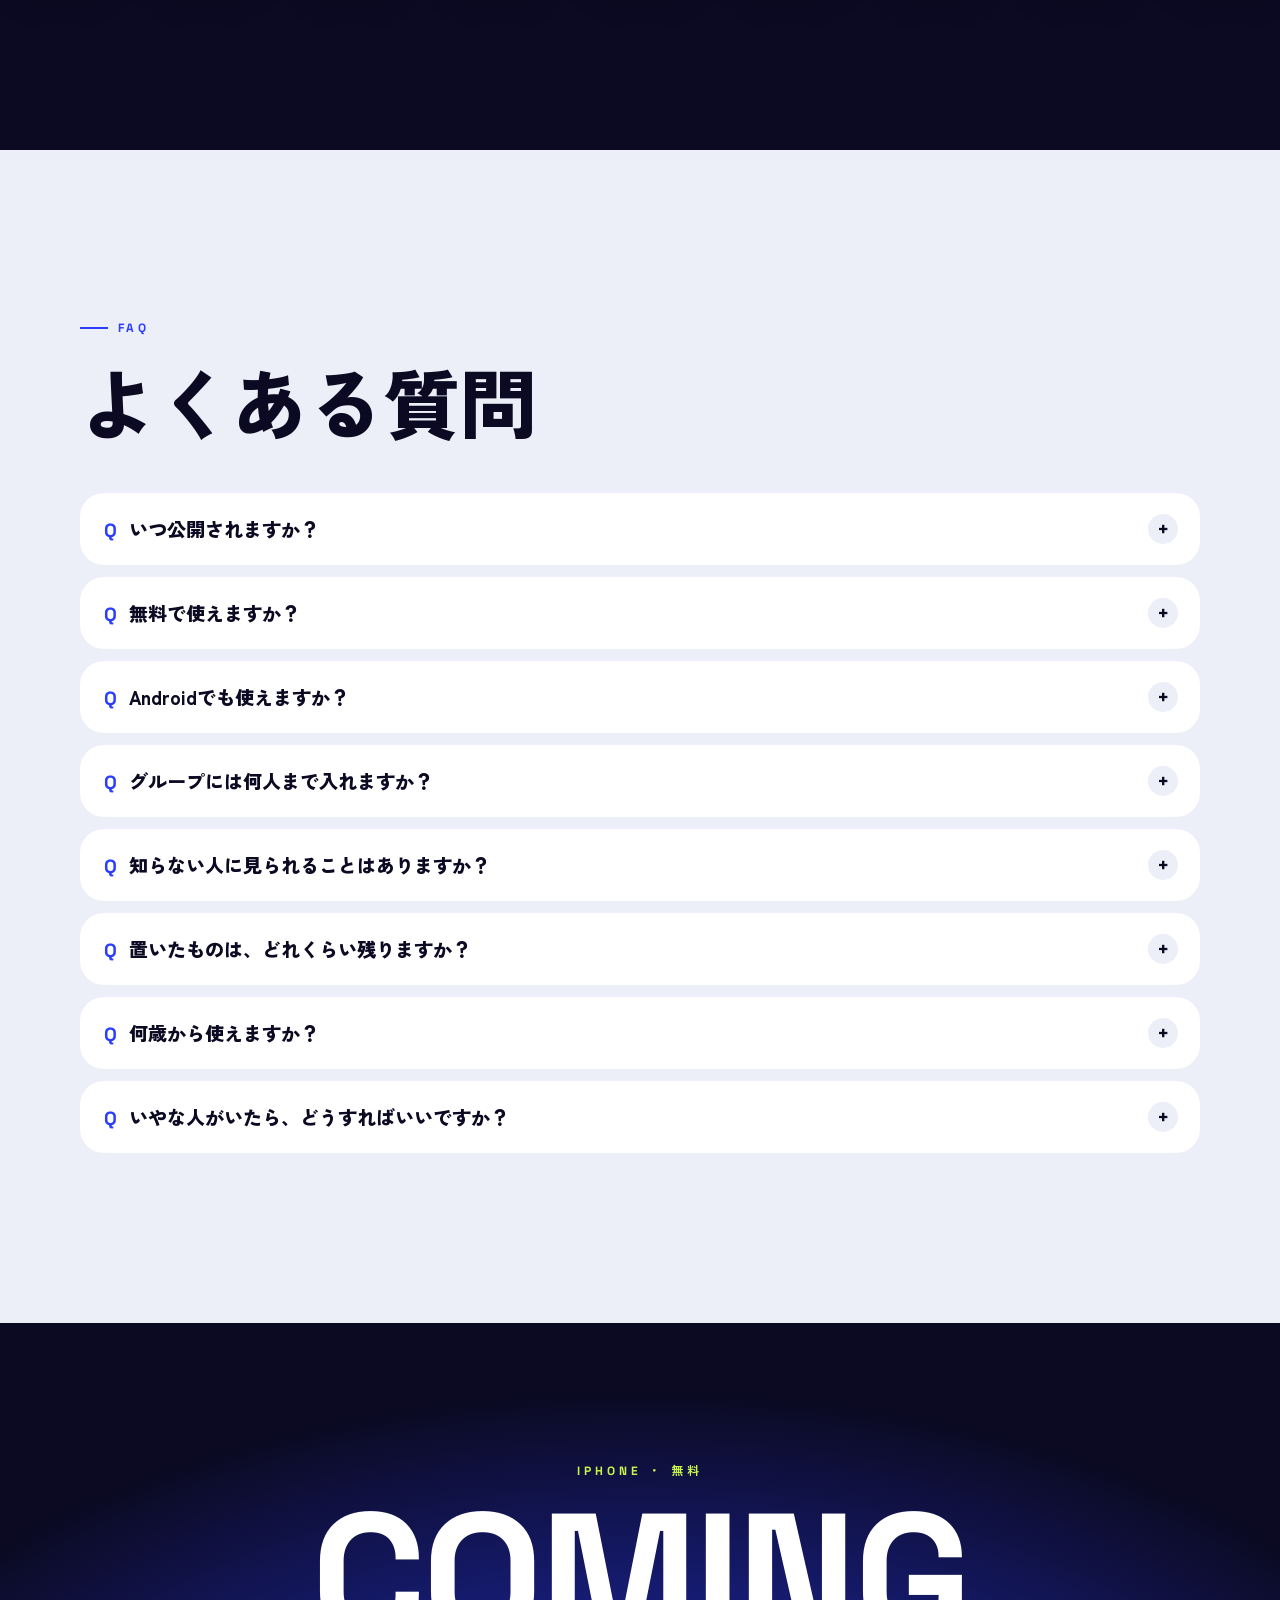
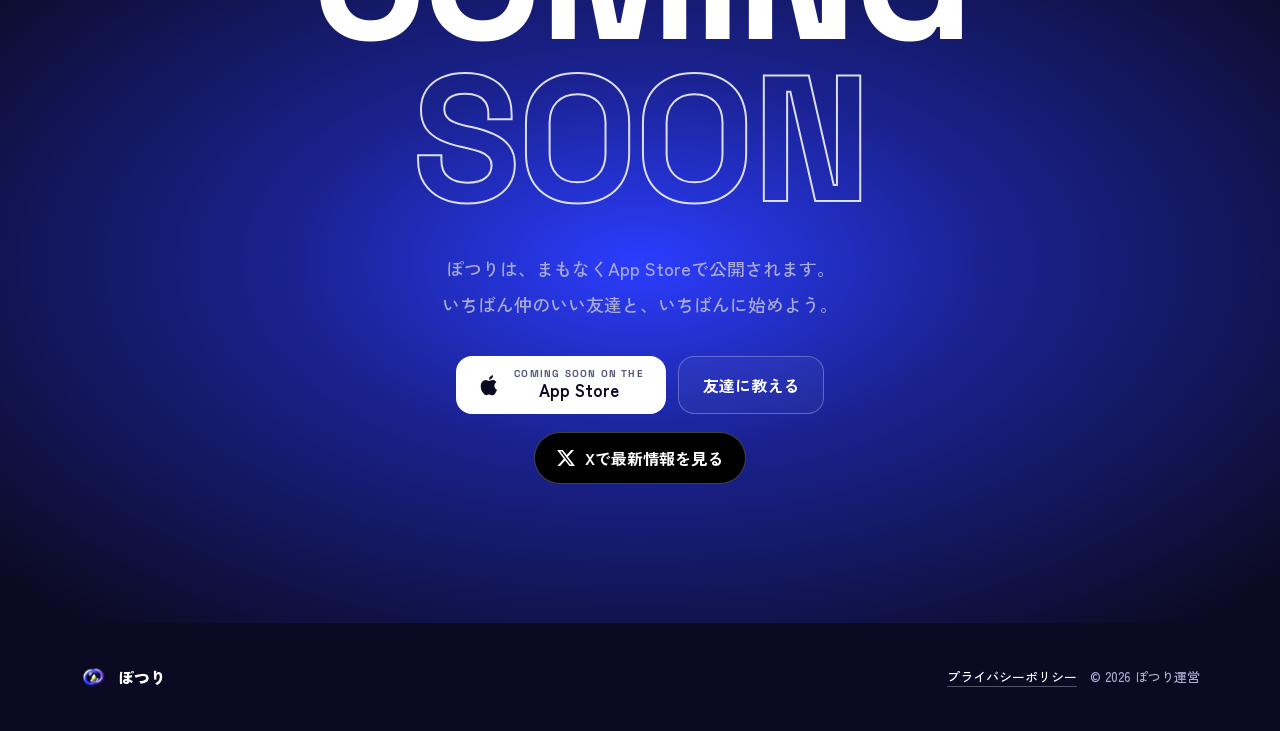
==== commit e41aef91: "Keep animations when OS animation effects are off" ====
--- a/index.html
+++ b/index.html
@@ -284,11 +284,6 @@
   .widget-sec .grid > :first-child{order:2}
   #glow{display:none}
 }
-@media (prefers-reduced-motion:reduce){
-  *,*::before,*::after{animation:none!important;transition:none!important}
-  .rv,.hero h1 .ch,.hero p.lead,.cta{opacity:1!important;transform:none!important;filter:none!important}
-  .big .w{opacity:1}
-}
 </style>
 </head>
 <body>
@@ -520,7 +515,8 @@
 
 <script>
 (() => {
-  const reduce = matchMedia('(prefers-reduced-motion: reduce)').matches;
+  // Windowsの「アニメーション効果」がオフだと reduce になり、全部止まってしまうため、ここでは使わない
+  const reduce = false;
   const $ = (s, r = document) => r.querySelector(s);
   const $$ = (s, r = document) => [...r.querySelectorAll(s)];
 
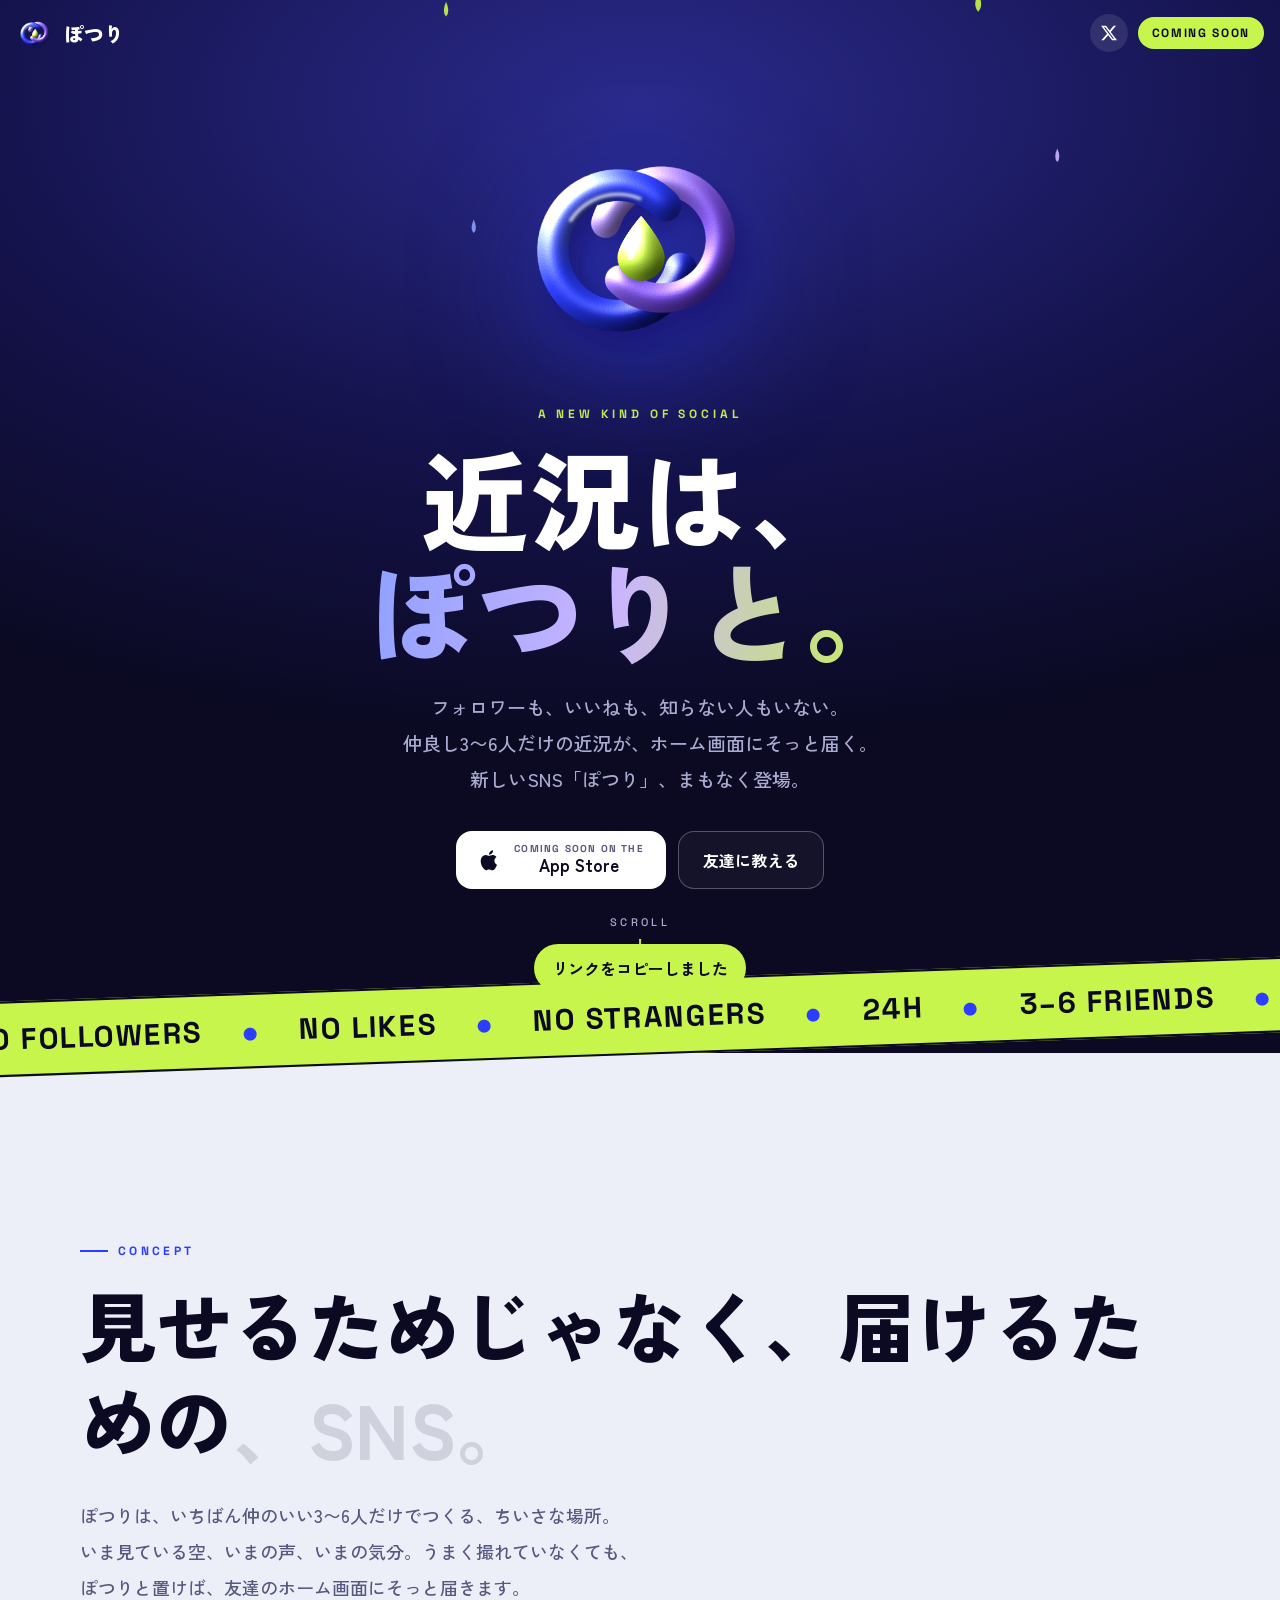
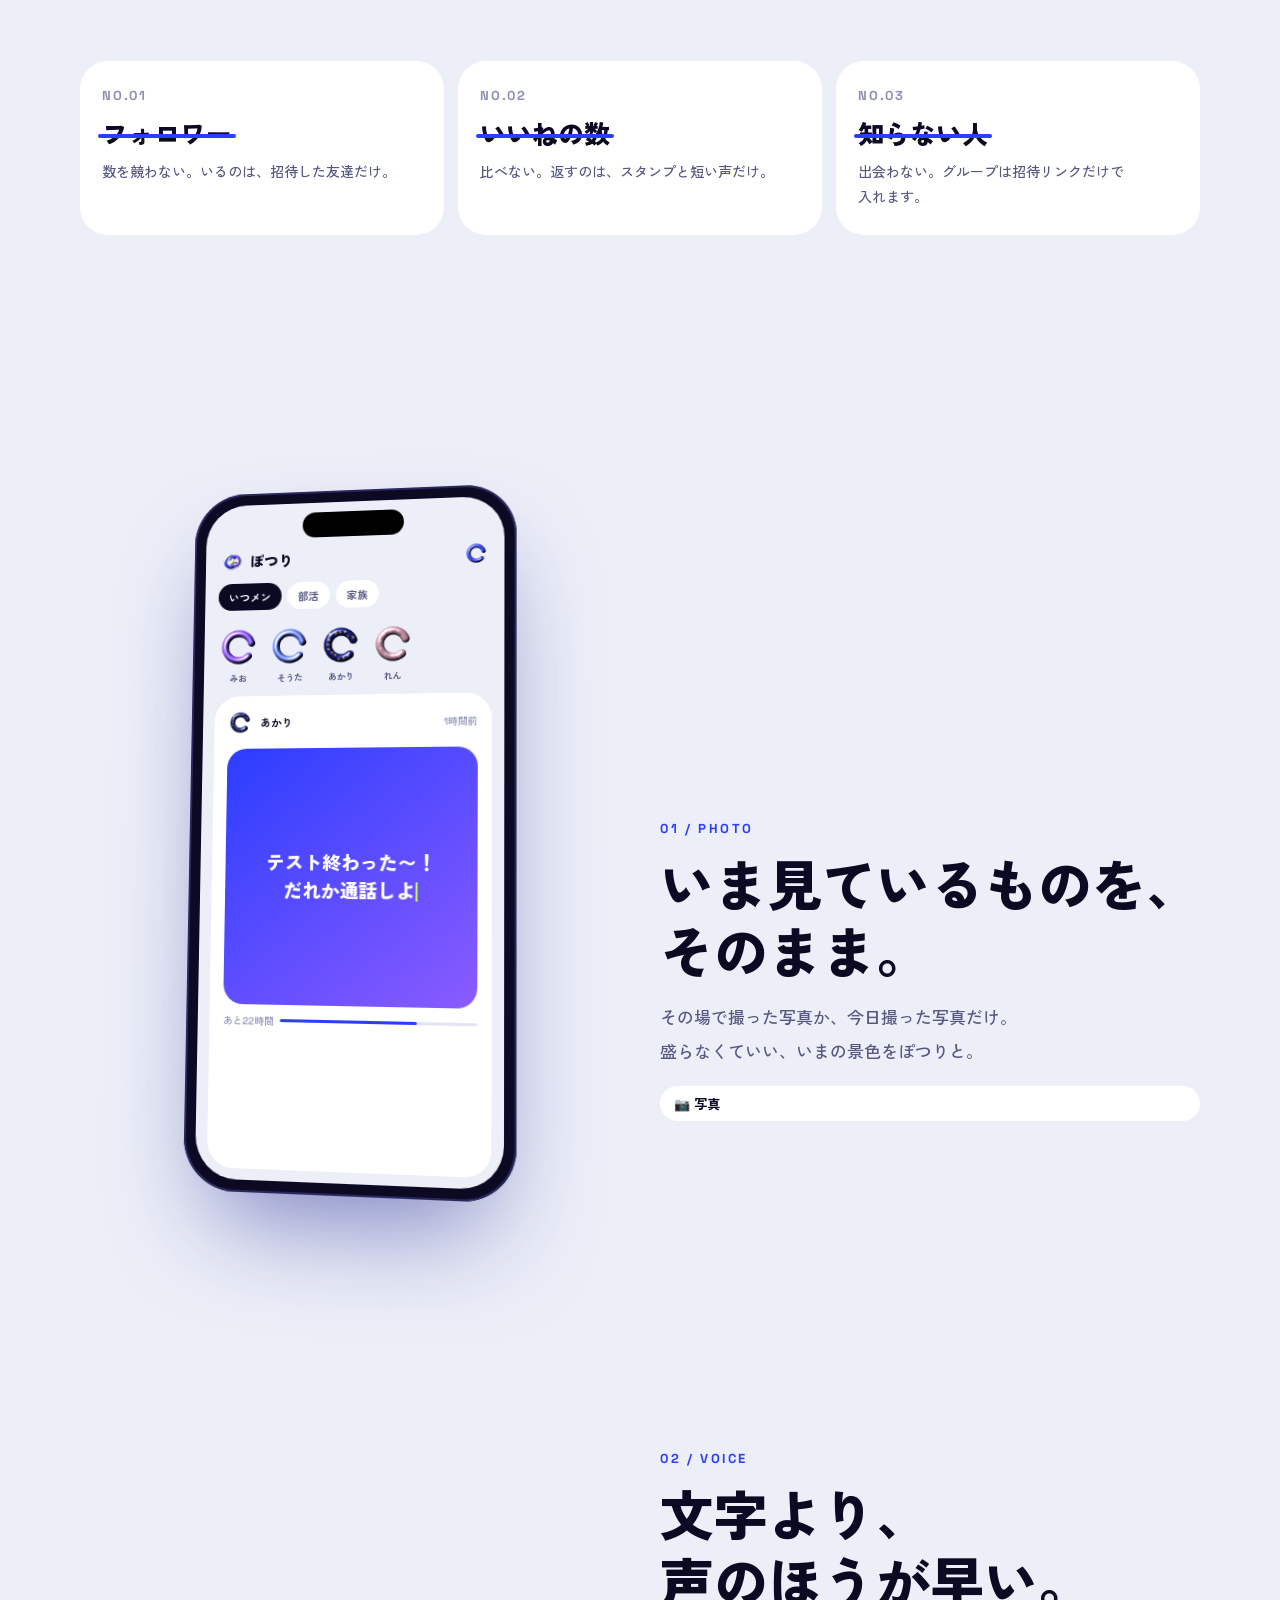
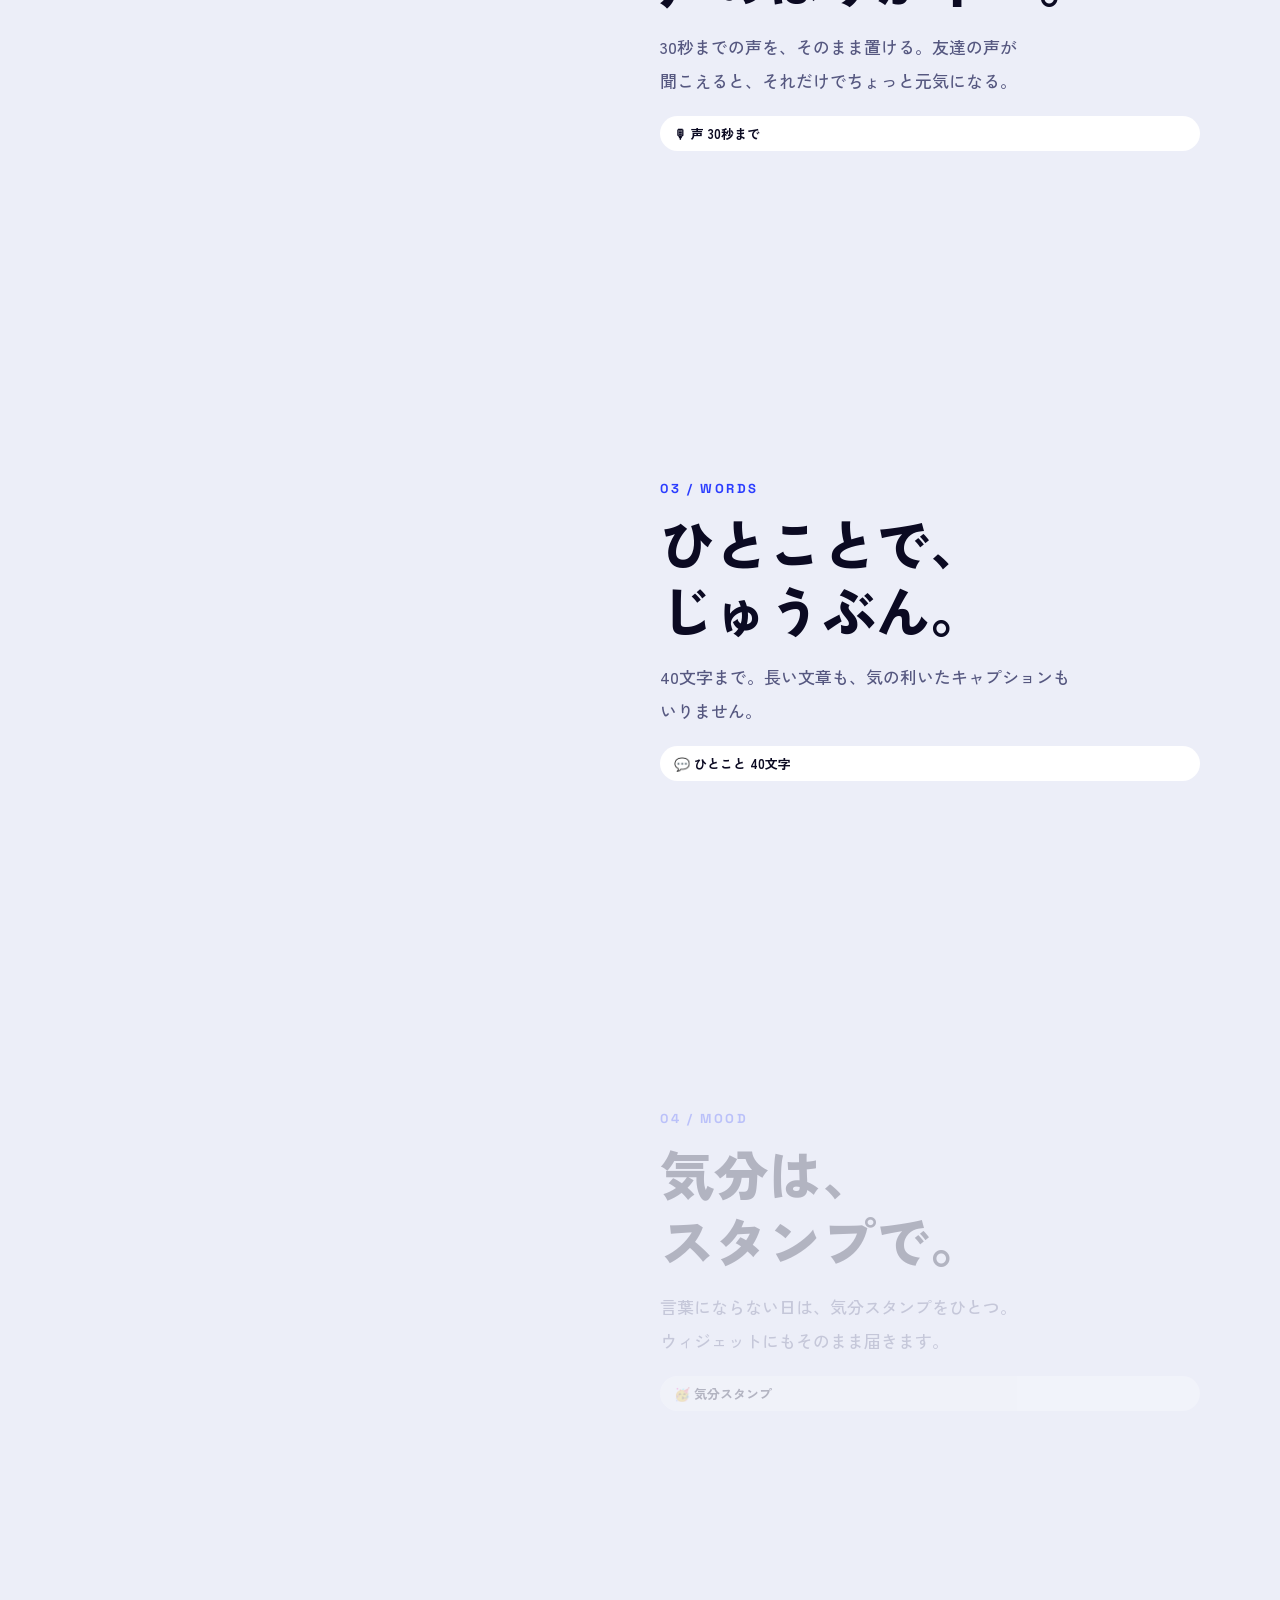
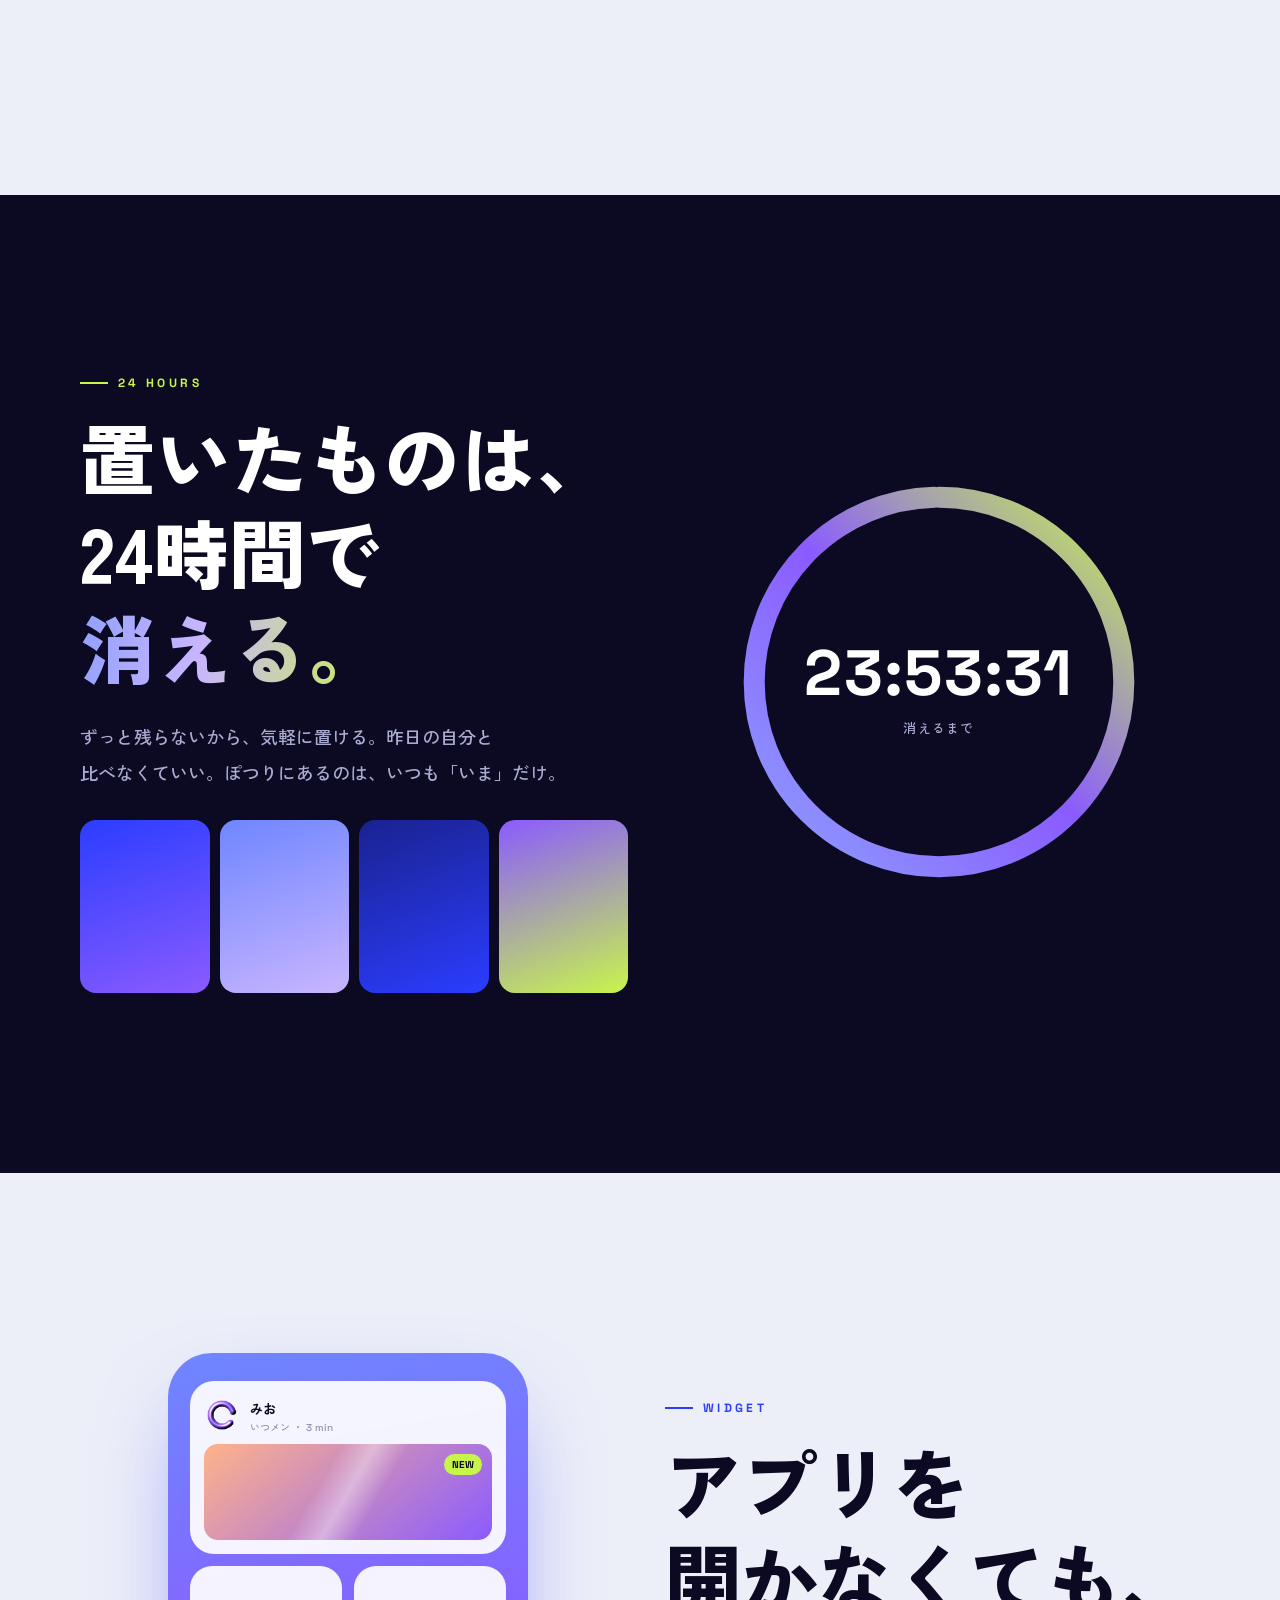
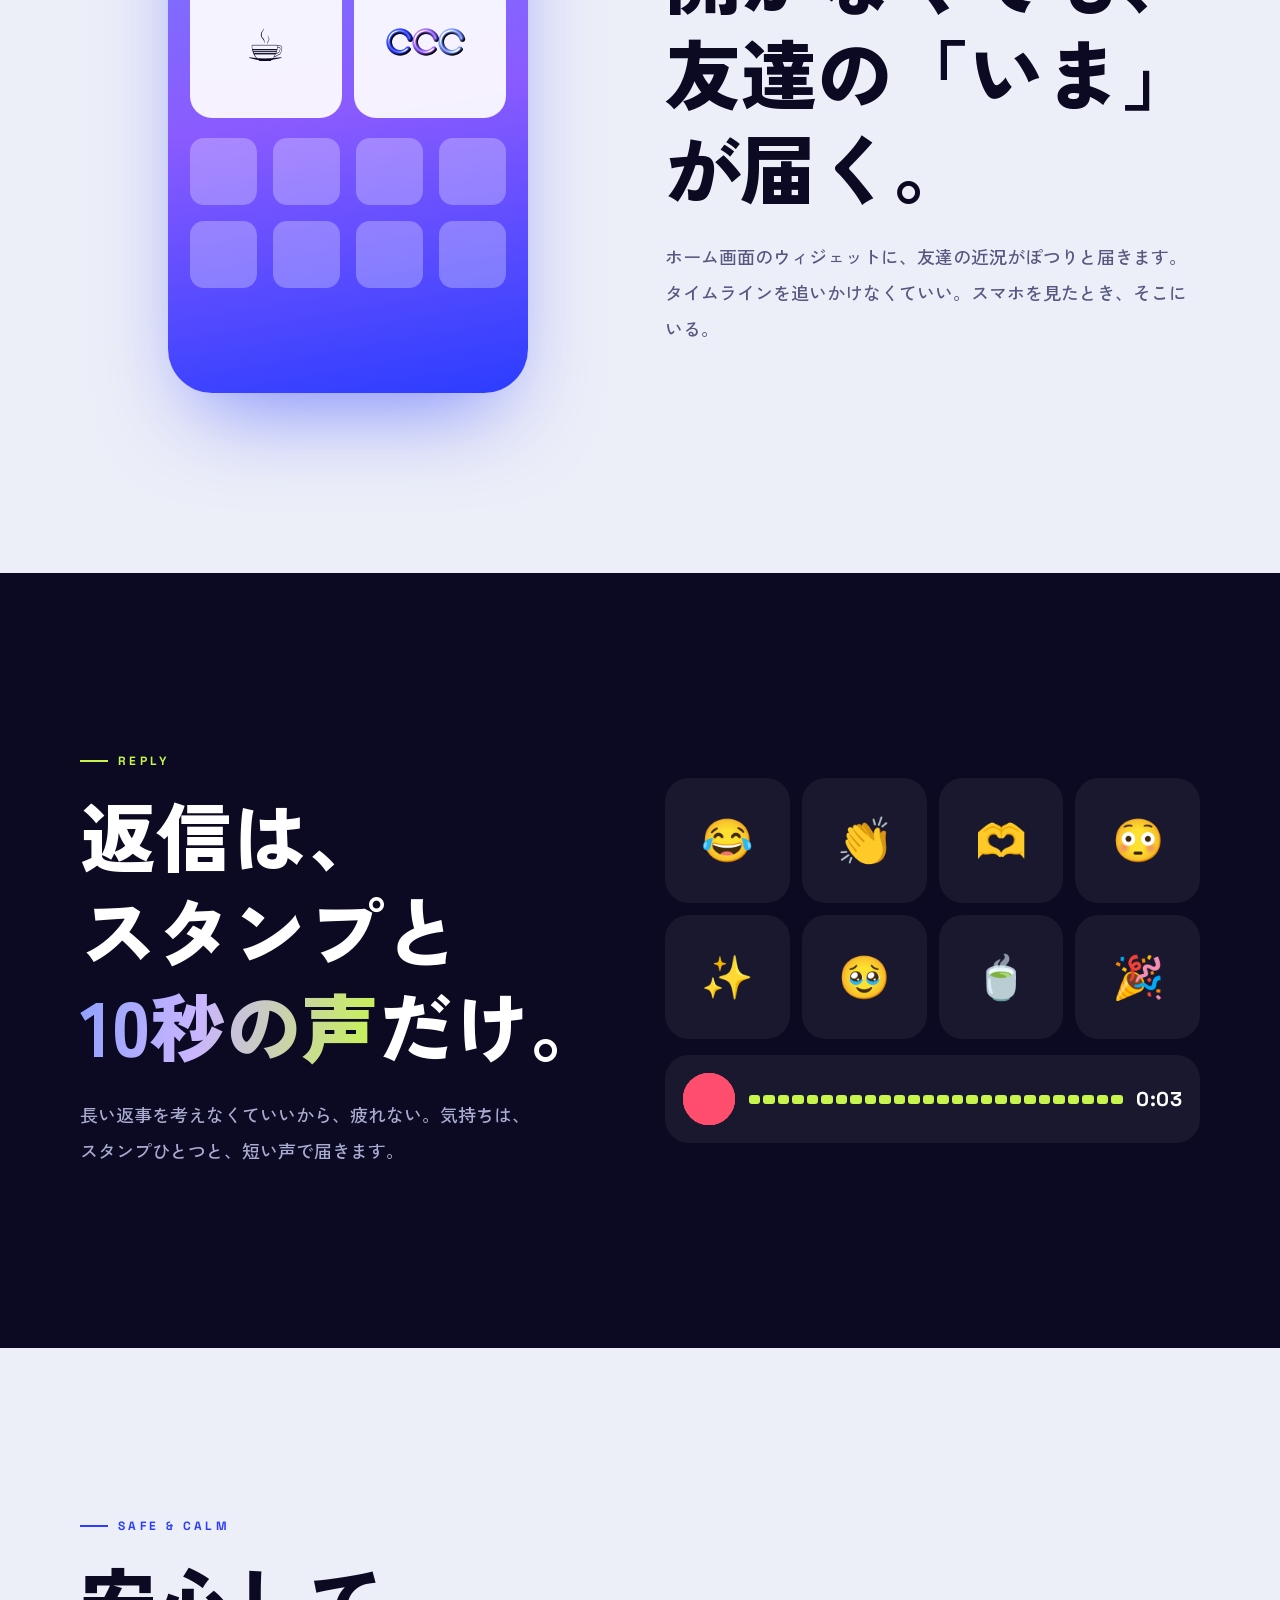
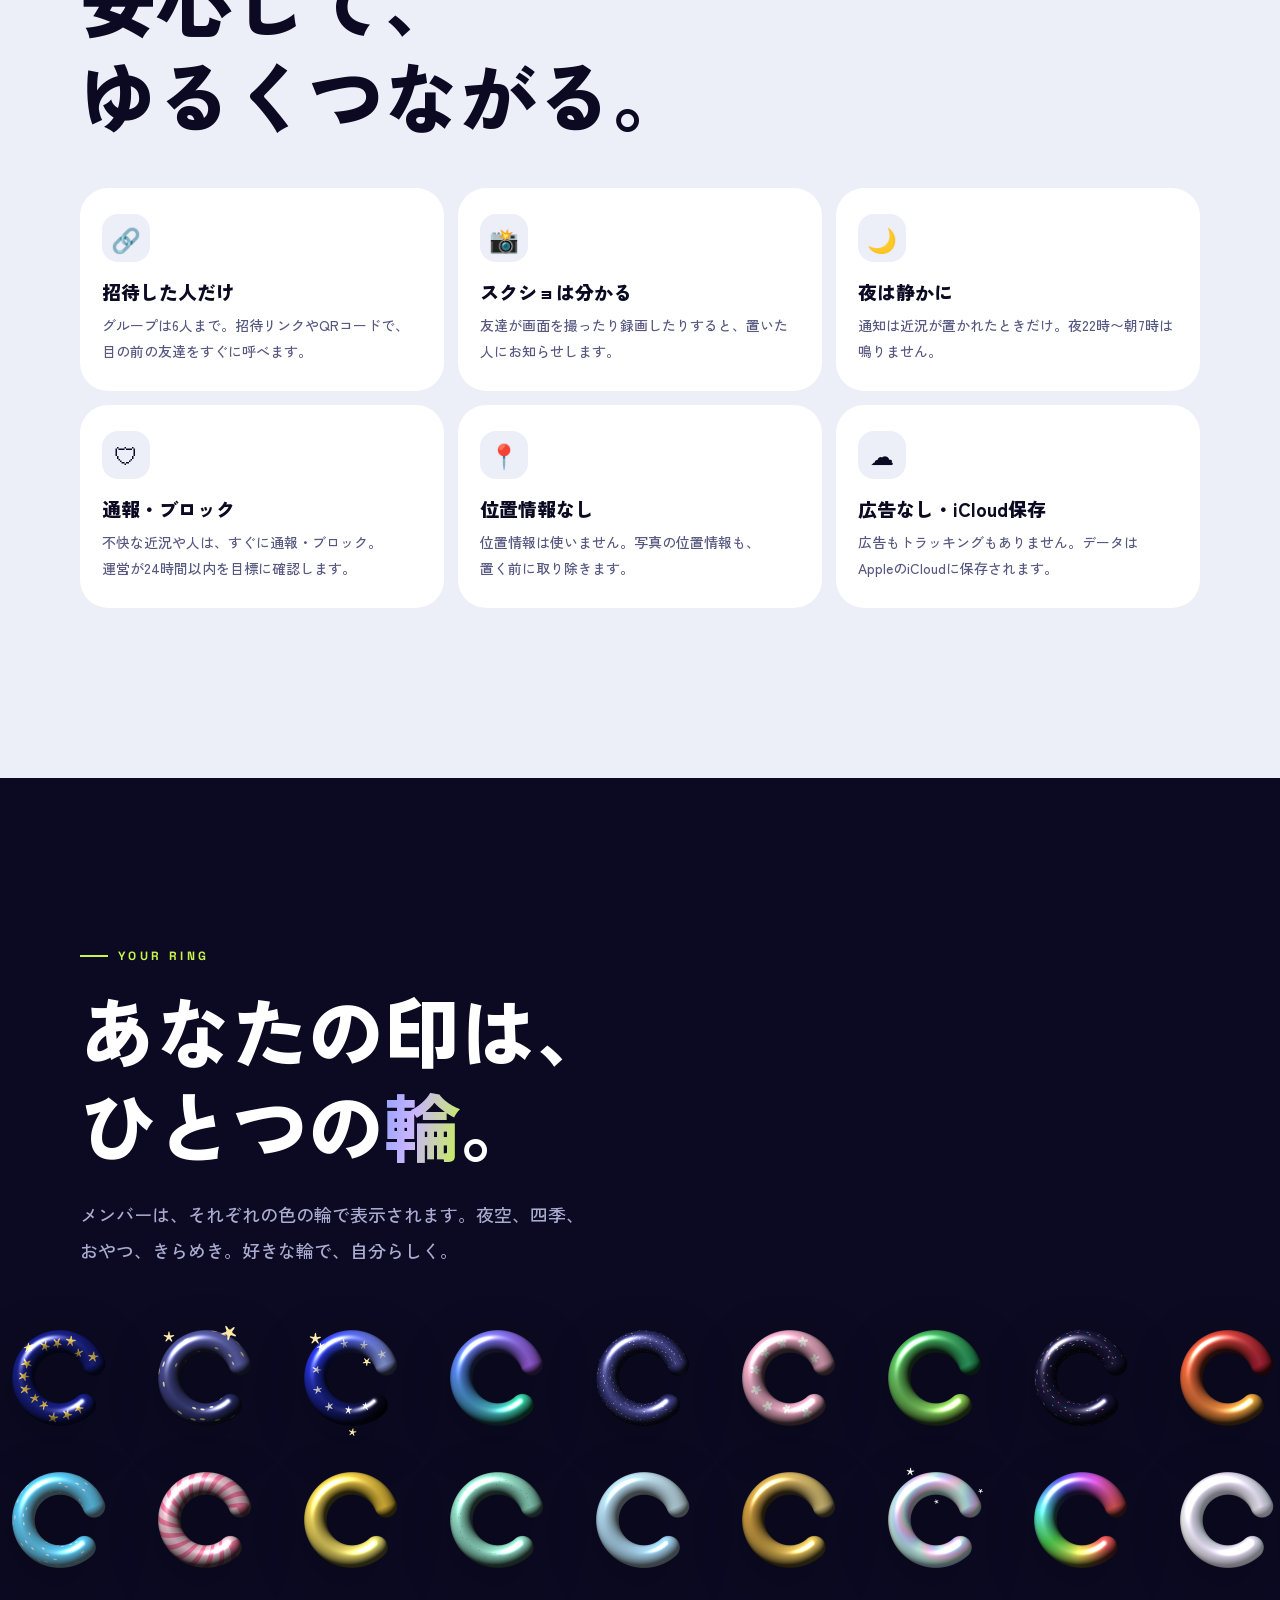
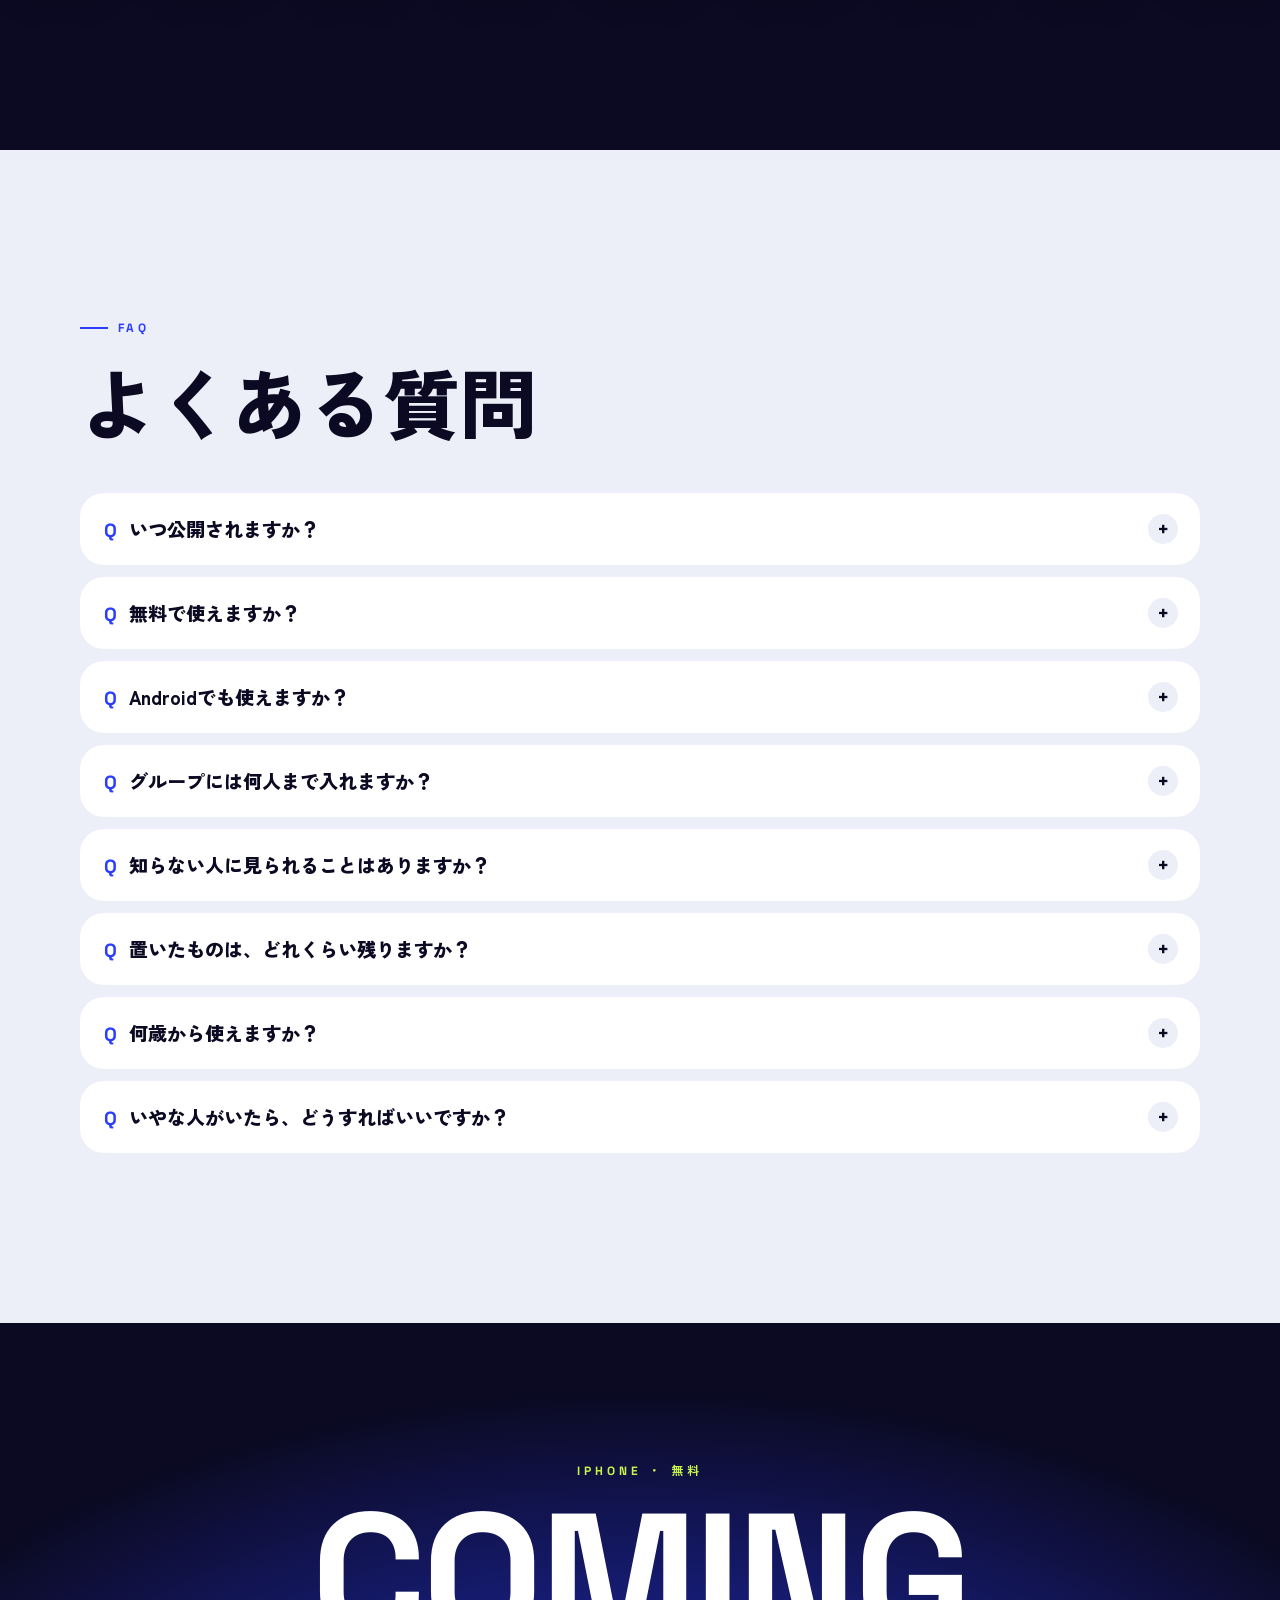
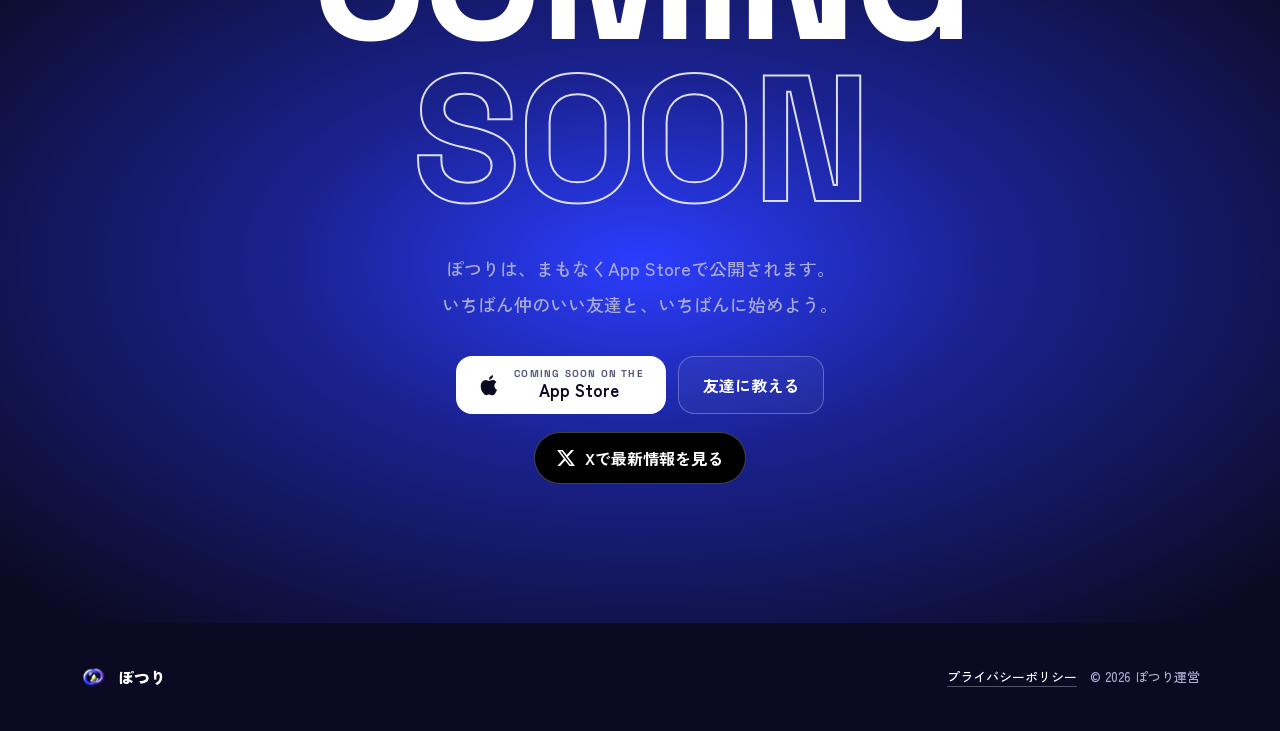
==== commit 60029a9a: "Add Potsuri to site title" ====
--- a/index.html
+++ b/index.html
@@ -3,9 +3,9 @@
 <head>
 <meta charset="utf-8">
 <meta name="viewport" content="width=device-width, initial-scale=1, viewport-fit=cover">
-<title>ぽつり | 仲良しだけの、新しいSNS</title>
-<meta name="description" content="ぽつりは、仲良し3〜6人だけで近況を届け合う、新しいSNS。フォロワーも、いいねも、知らない人もいない。写真・声・ひとことは24時間で消える。まもなくApp Storeで公開。">
-<meta property="og:title" content="ぽつり | 仲良しだけの、新しいSNS">
+<title>ぽつり（Potsuri）| 仲良しだけの、新しいSNS</title>
+<meta name="description" content="ぽつり（Potsuri）は、仲良し3〜6人だけで近況を届け合う、新しいSNS。フォロワーも、いいねも、知らない人もいない。写真・声・ひとことは24時間で消える。まもなくApp Storeで公開。">
+<meta property="og:title" content="ぽつり（Potsuri）| 仲良しだけの、新しいSNS">
 <meta property="og:description" content="フォロワーも、いいねも、知らない人もいない。仲良し3〜6人だけの近況が、ホーム画面にそっと届く。Coming soon.">
 <meta property="og:image" content="https://yuchin0809.github.io/img/og-cs.png">
 <meta property="og:url" content="https://yuchin0809.github.io/">
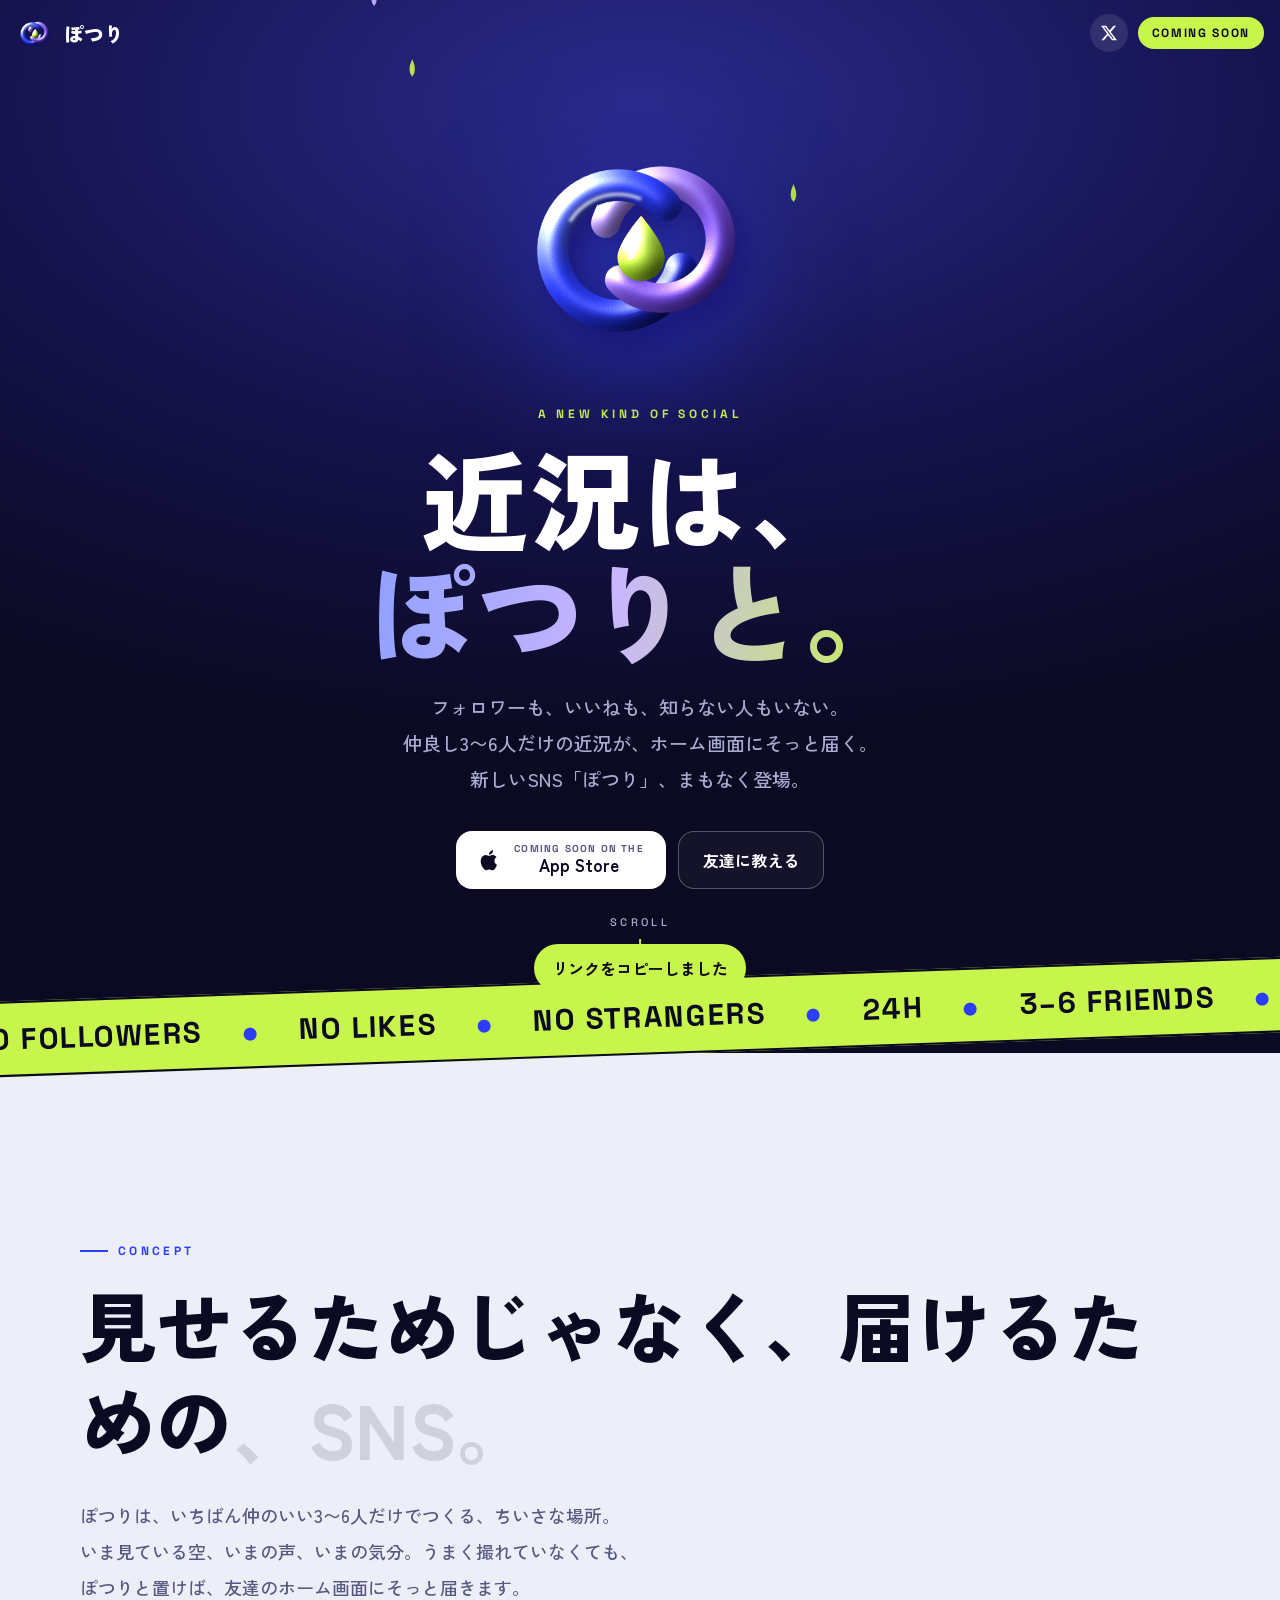
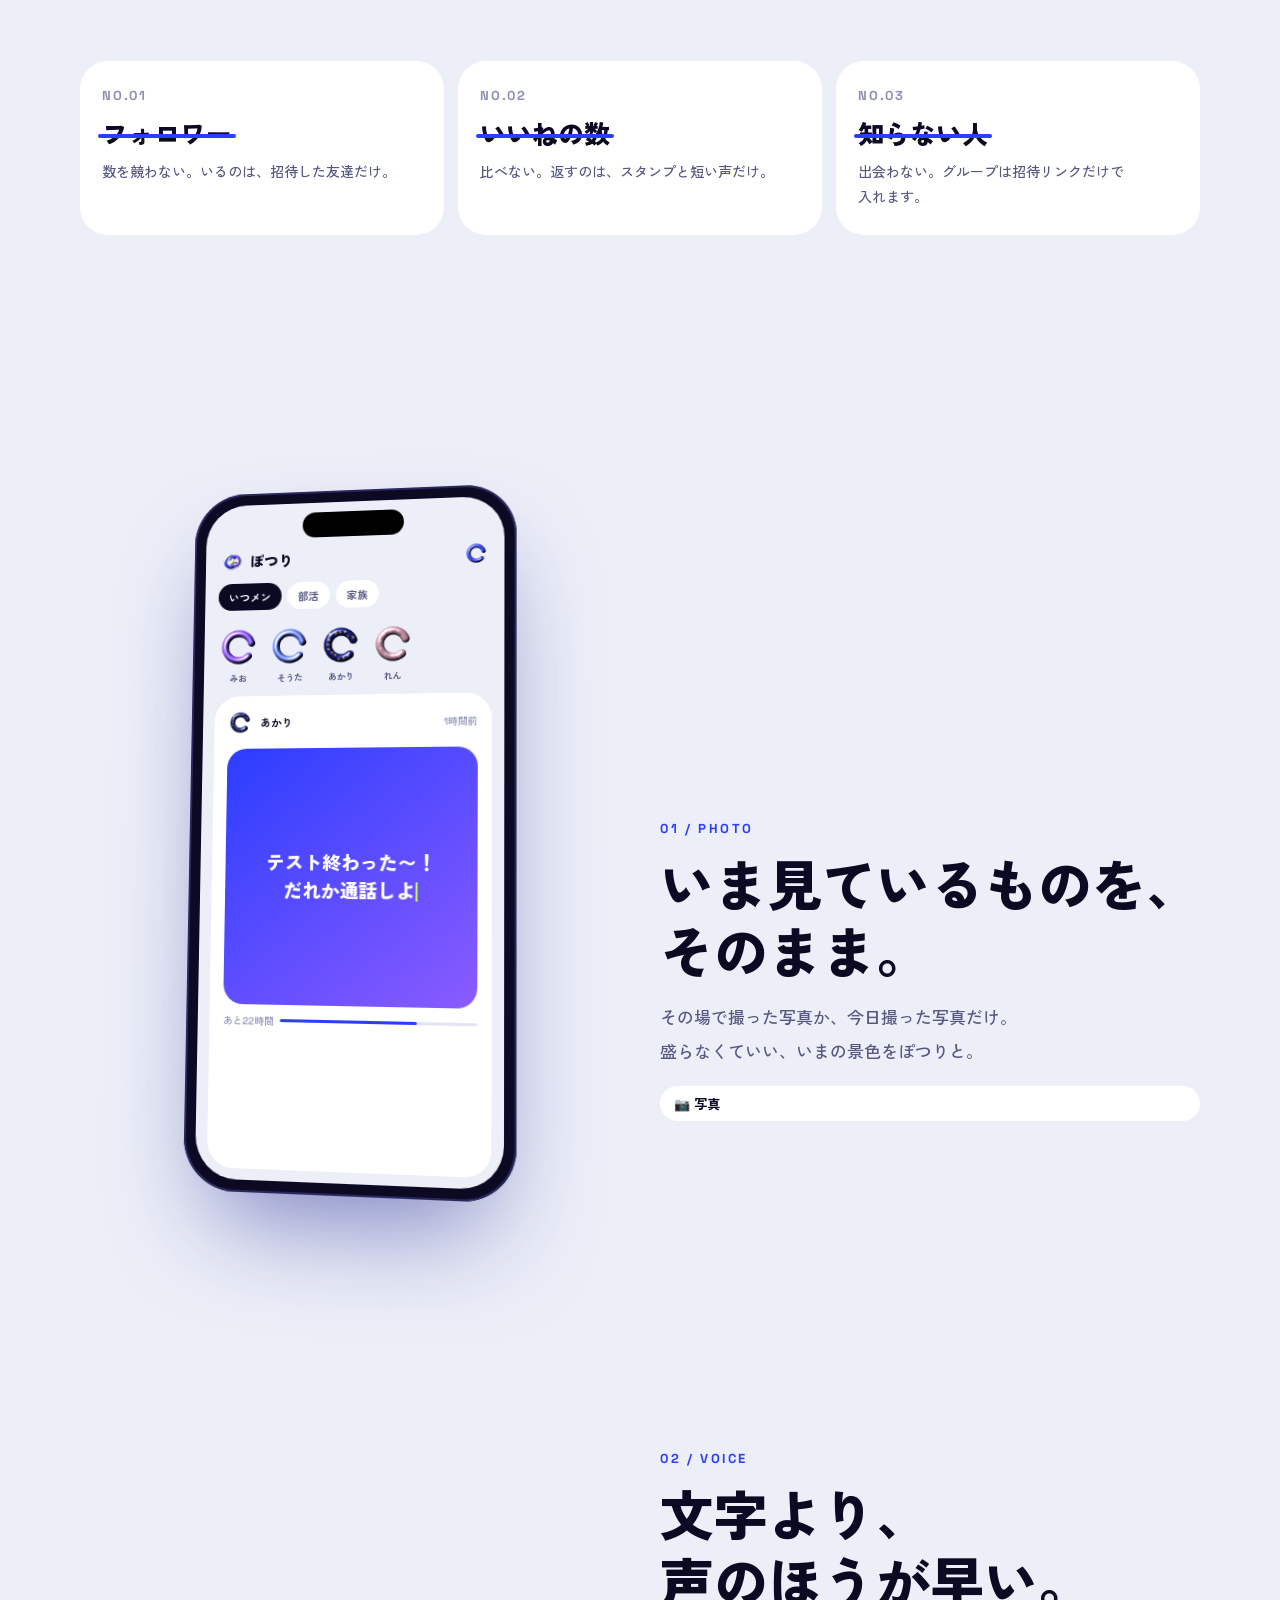
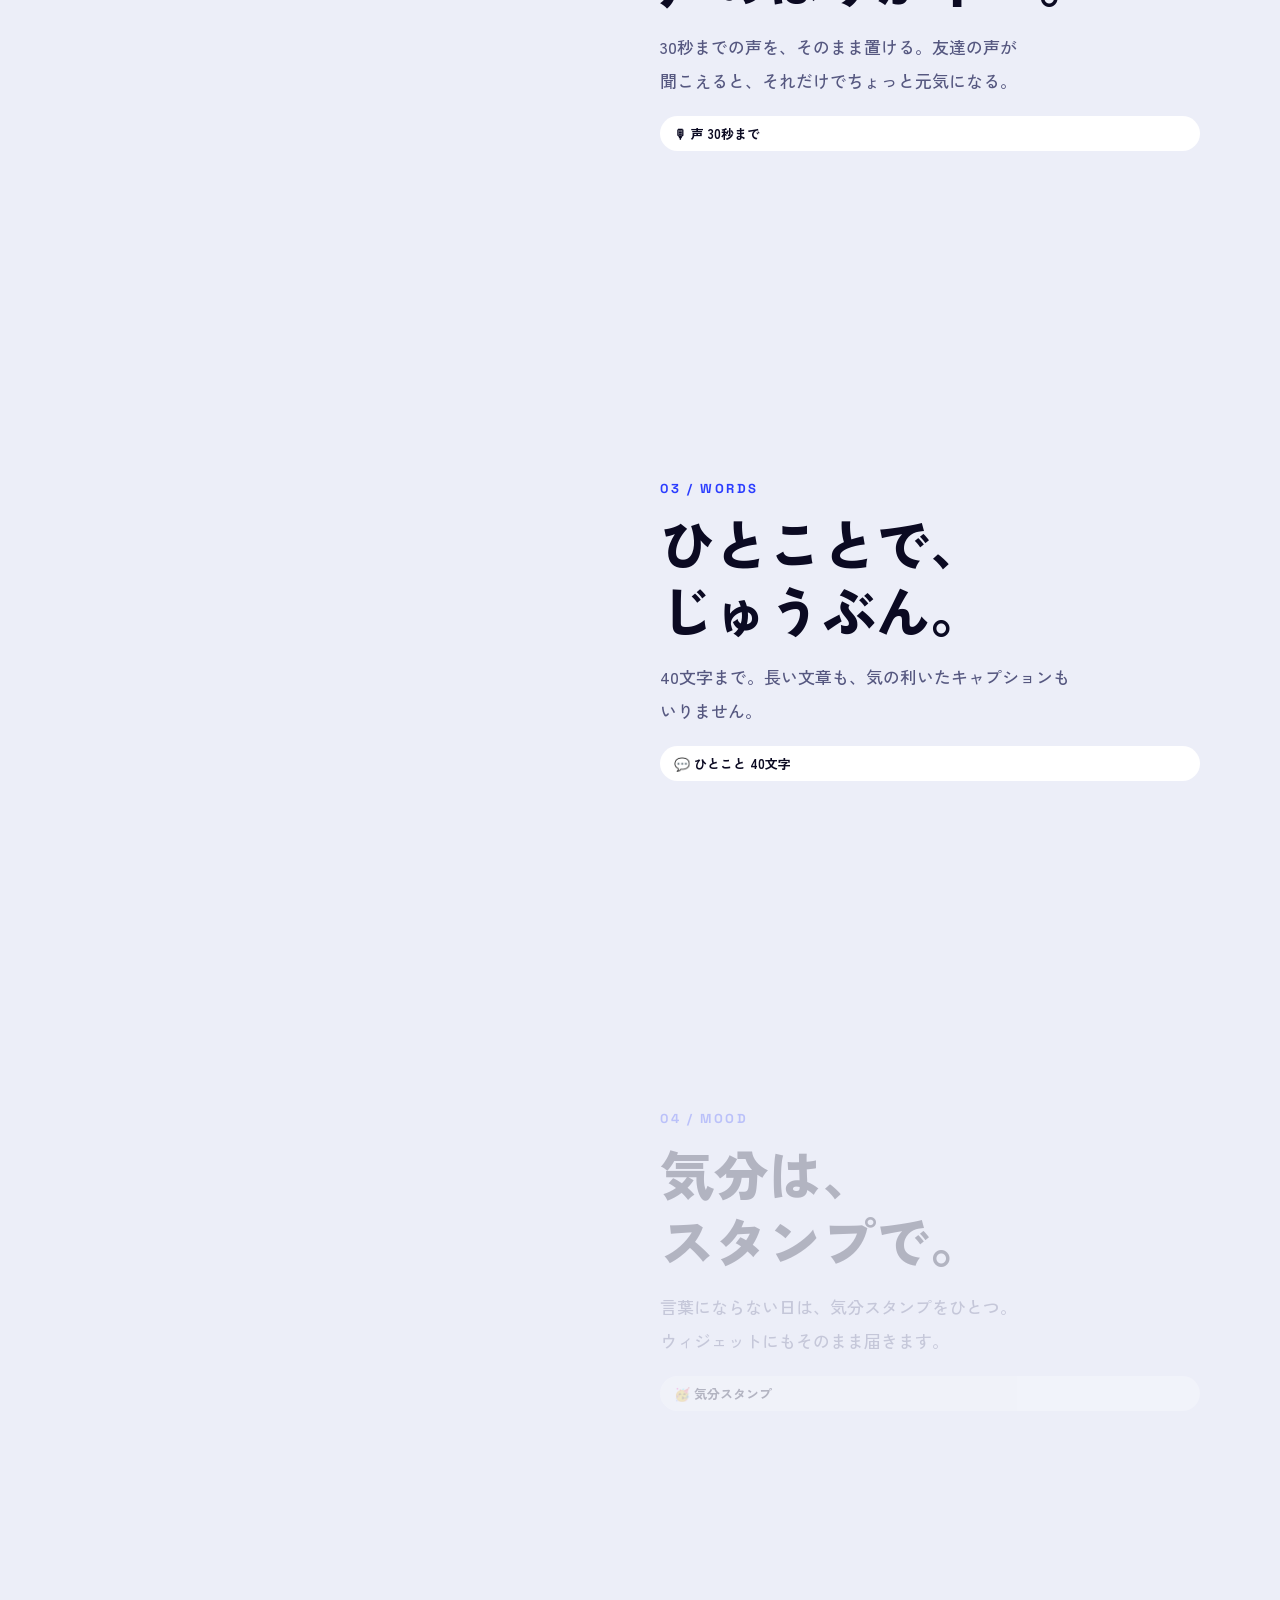
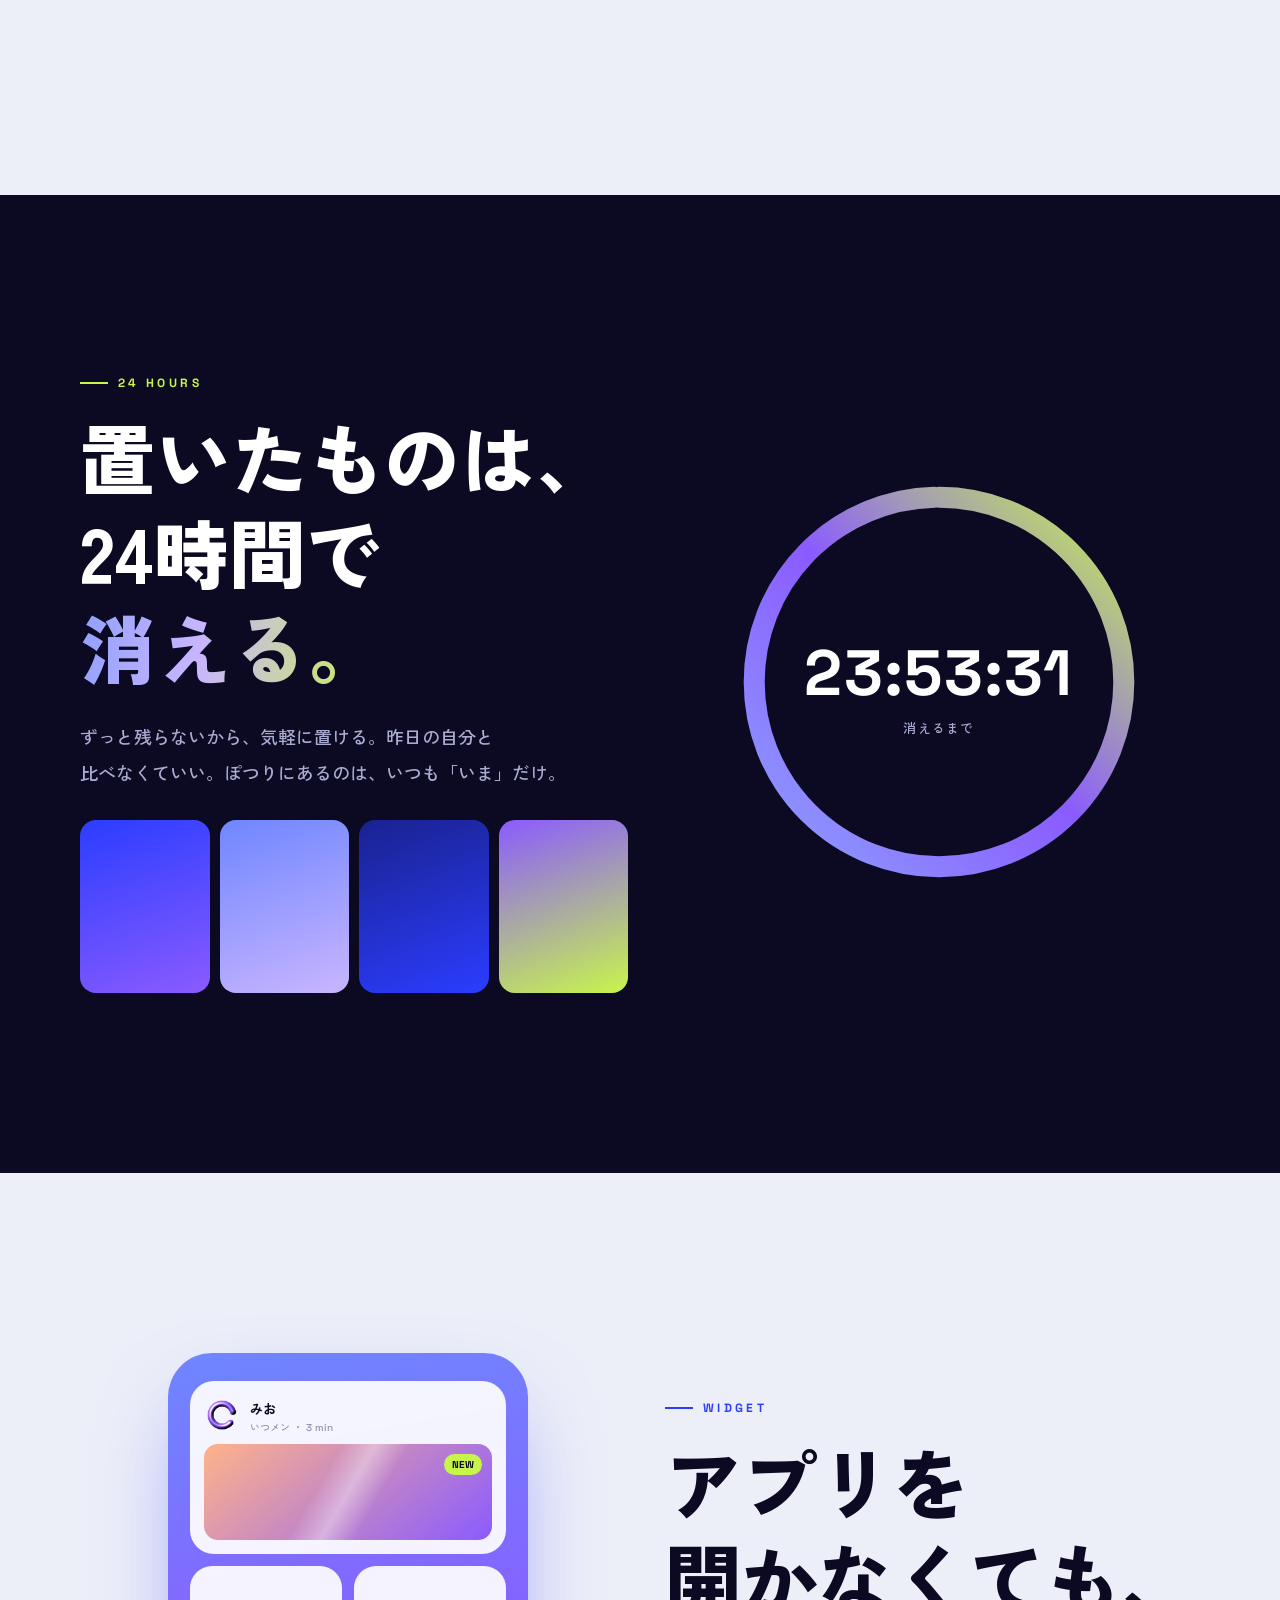
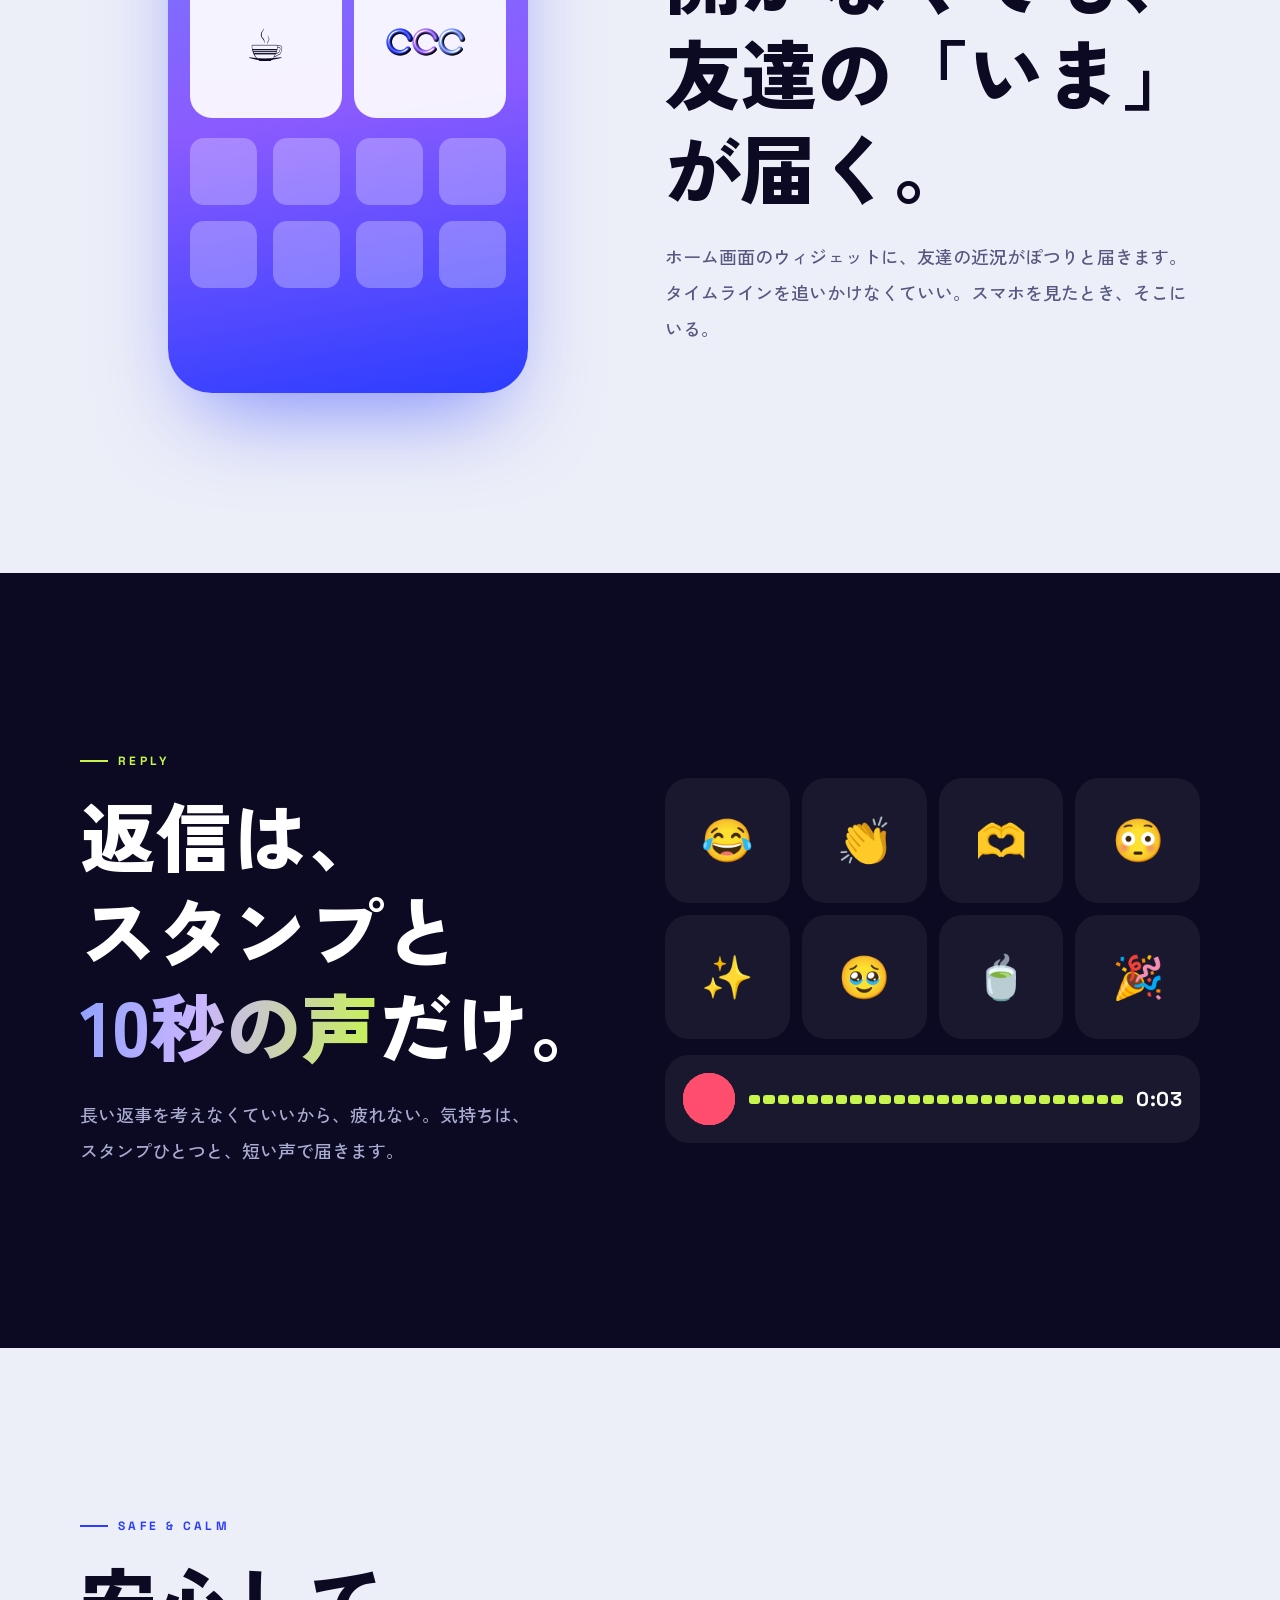
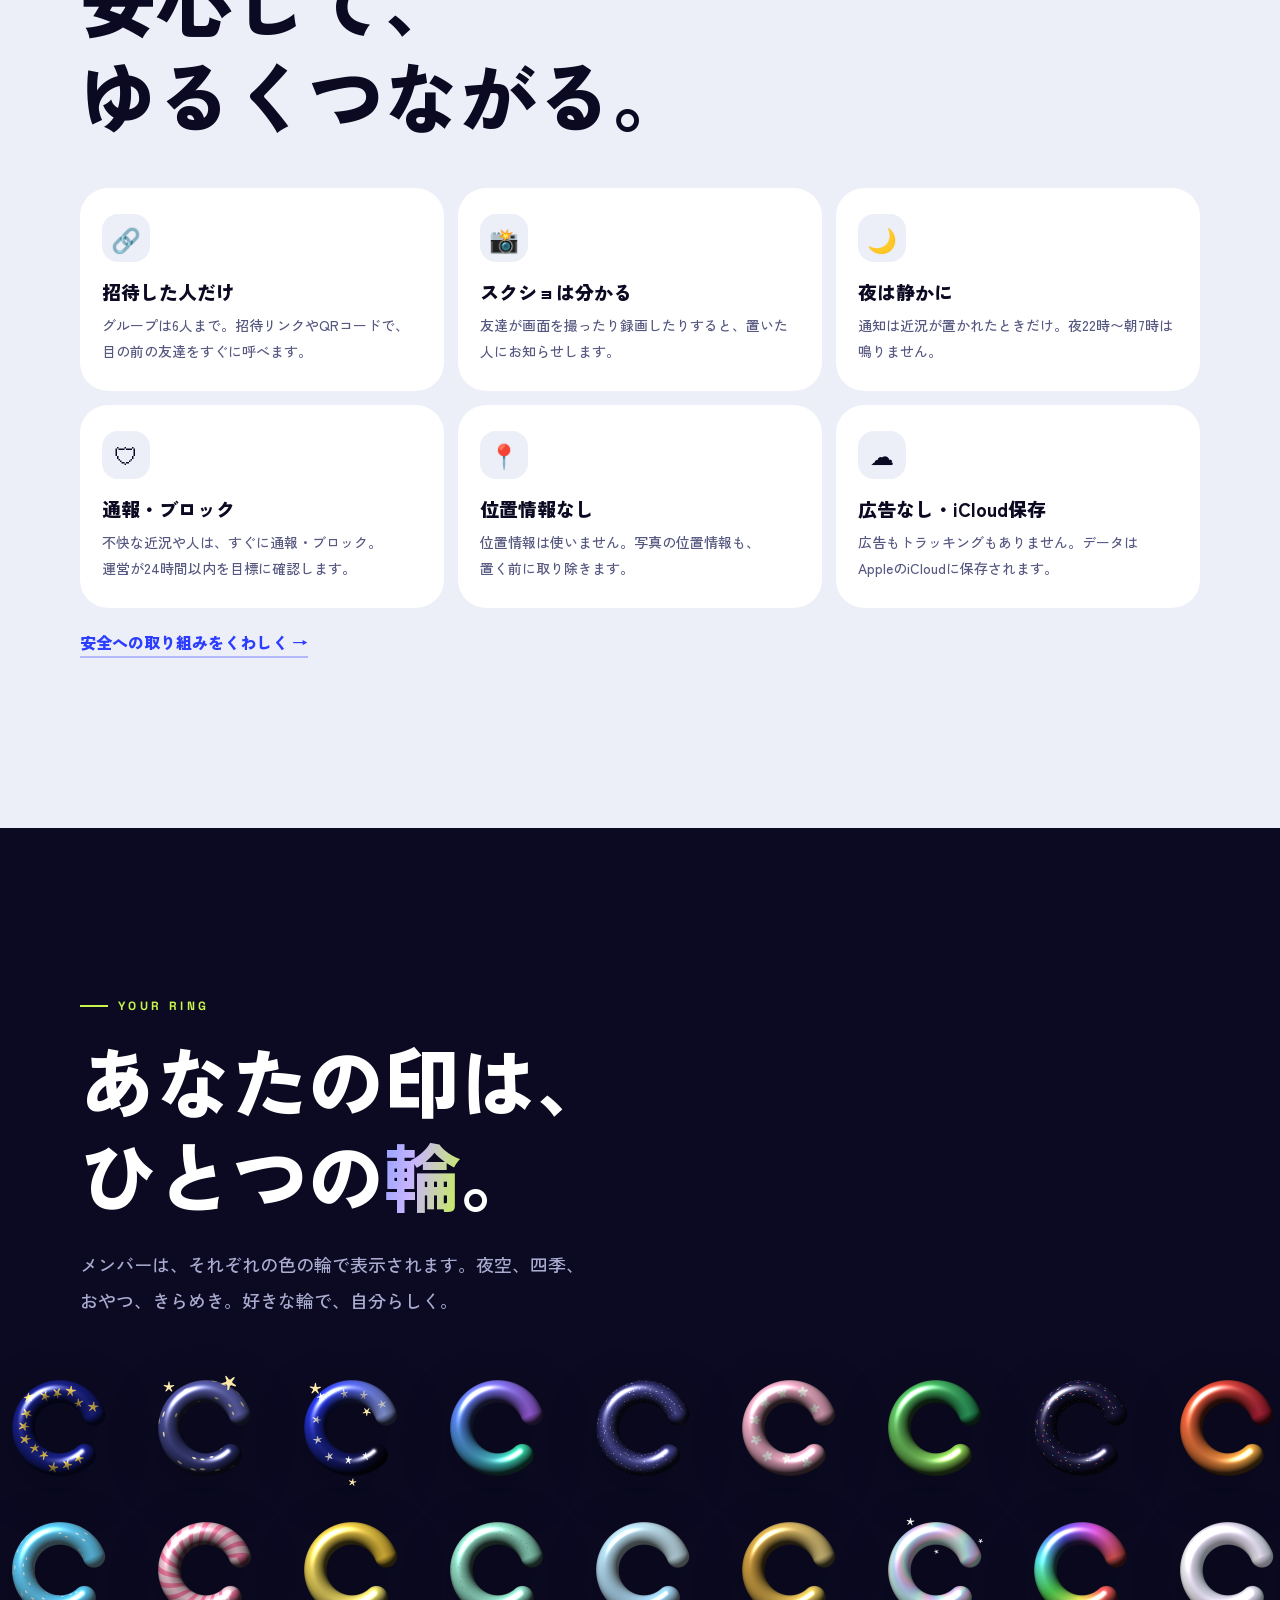
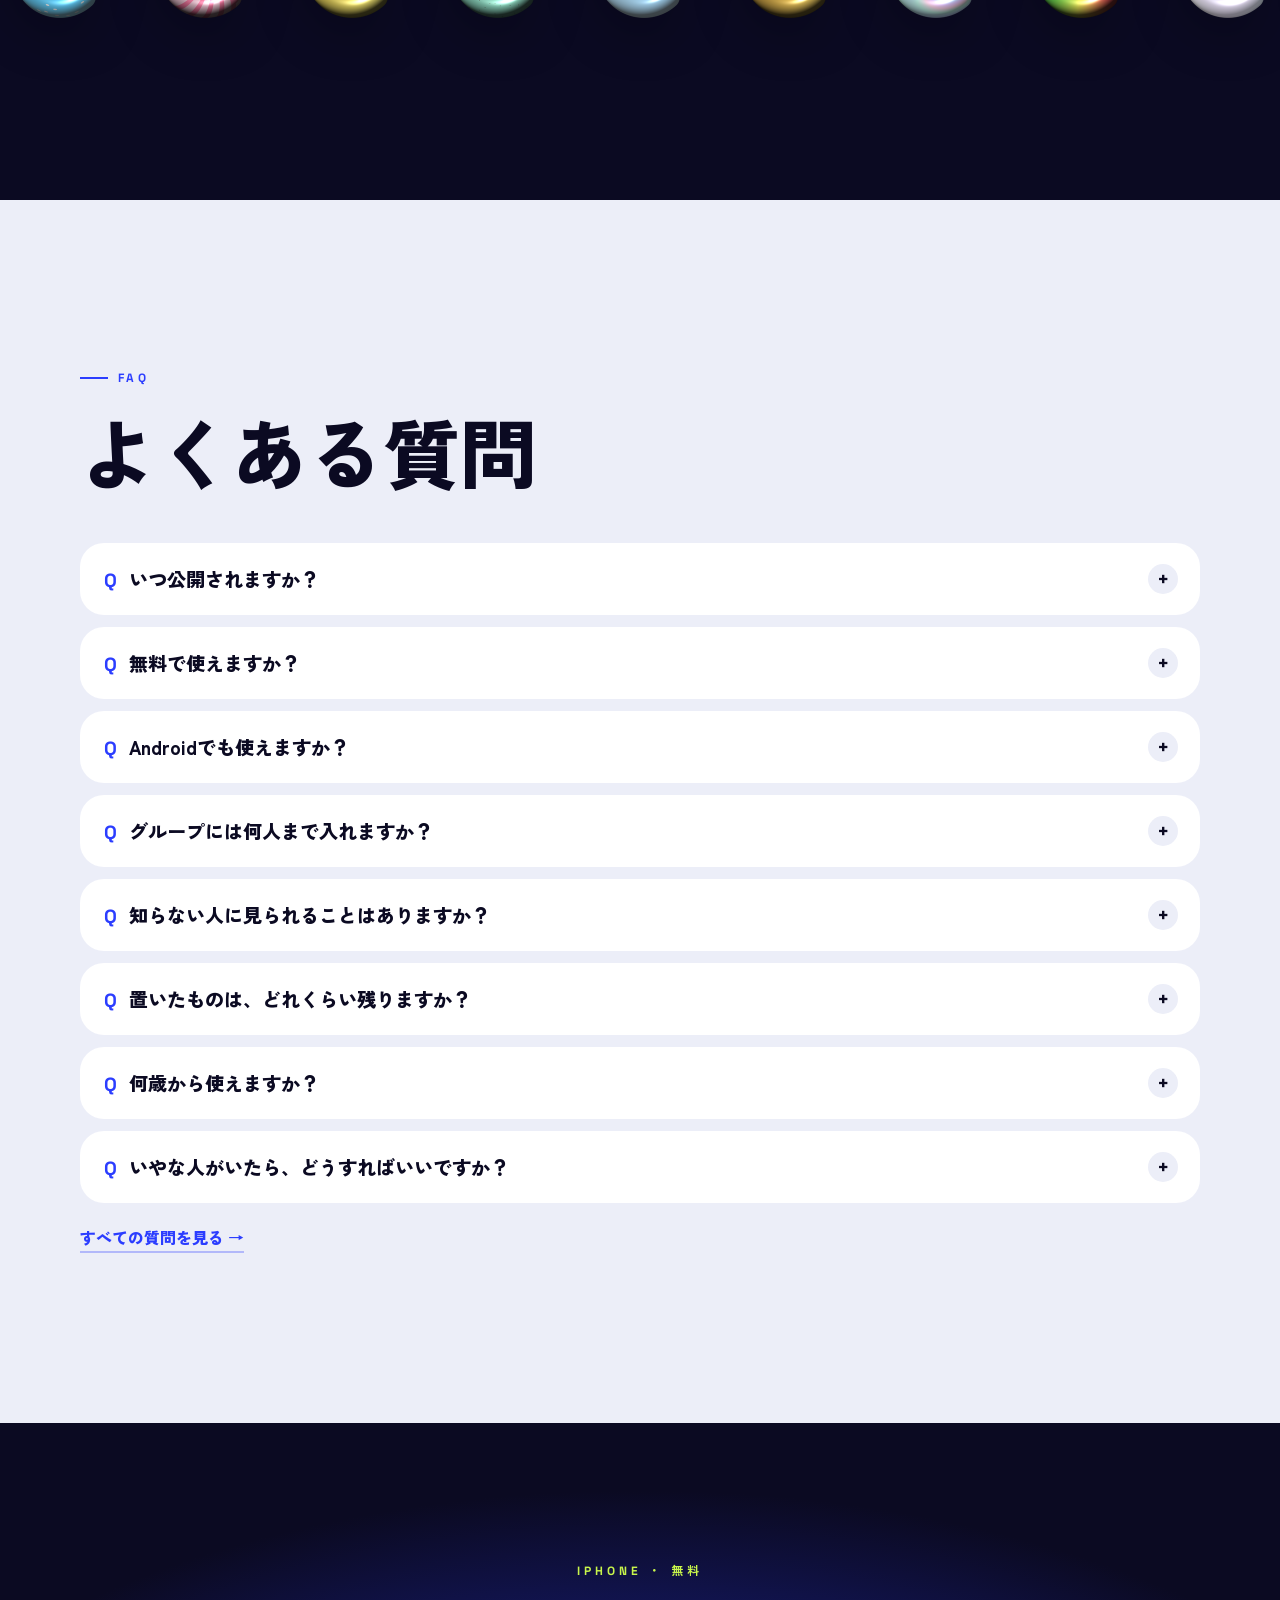
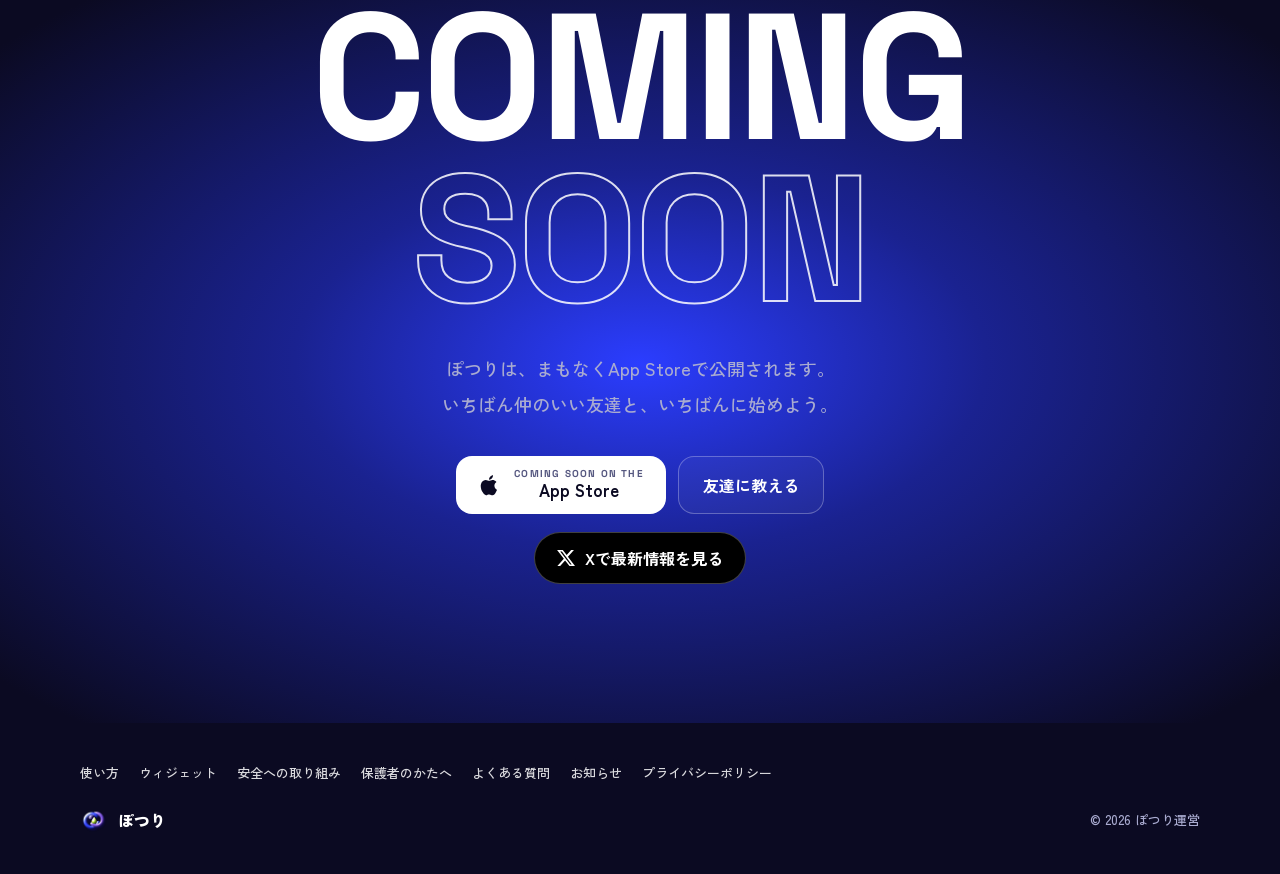
==== commit b099b3d1: "Add howto, widget, safety, parents, faq and news pages Co-Authored-By: Claude Opus 5.5 <noreply@anth" ====
--- a/index.html
+++ b/index.html
@@ -263,6 +263,10 @@
 .foot{background:var(--night);color:var(--darksub);padding:40px 0 calc(40px + env(safe-area-inset-bottom));font-size:13px}
 .foot .wrap{display:flex;justify-content:space-between;align-items:center;gap:16px;flex-wrap:wrap}
 .foot a{color:#fff;text-decoration:none;border-bottom:1px solid rgba(255,255,255,.3)}
+.foot .flinks{flex-basis:100%;display:flex;flex-wrap:wrap;gap:10px 20px;margin-bottom:8px}
+.foot .flinks a{border:0;opacity:.85}.foot .flinks a:hover{opacity:1;text-decoration:underline}
+.more{display:inline-flex;align-items:center;gap:8px;margin-top:22px;font-weight:900;color:var(--blue);text-decoration:none;border-bottom:2px solid rgba(43,61,255,.3);padding-bottom:2px}
+.more:hover{border-color:var(--blue)}
 .toast{position:fixed;left:50%;bottom:28px;transform:translate(-50%,120px);background:var(--lime);color:var(--ink);font-weight:700;padding:12px 18px;border-radius:999px;z-index:99;transition:transform .4s cubic-bezier(.3,1.4,.5,1)}
 .toast.show{transform:translate(-50%,0)}
 
@@ -455,6 +459,7 @@
       <div class="sc rv d1"><div class="ic">📍</div><h3>位置情報なし</h3><p>位置情報は使いません。写真の位置情報も、置く前に取り除きます。</p></div>
       <div class="sc rv d2"><div class="ic">☁️</div><h3>広告なし・iCloud保存</h3><p>広告もトラッキングもありません。データはAppleのiCloudに保存されます。</p></div>
     </div>
+    <a class="more rv" href="/safety/">安全への取り組みをくわしく →</a>
   </div>
 </section>
 
@@ -484,6 +489,7 @@
       <details class="q rv"><summary>何歳から使えますか？</summary><div class="a">13歳以上の方が使えます。18歳未満の方は、夜22時〜朝7時に通知が鳴らない設定を外せません。保護者のかた向けの説明も、アプリの中で読めます。</div></details>
       <details class="q rv"><summary>いやな人がいたら、どうすればいいですか？</summary><div class="a">近況やメンバーの画面から、すぐに通報・ブロックできます。ブロックした人の近況はあなたに表示されなくなり、相手には知らされません。運営は通報を24時間以内を目標に確認します。</div></details>
     </div>
+    <a class="more rv" href="/faq/">すべての質問を見る →</a>
   </div>
 </section>
 
@@ -507,8 +513,9 @@
 
 <footer class="foot">
   <div class="wrap">
+    <nav class="flinks" aria-label="サイト内のページ"><a href="/howto/">使い方</a><a href="/widget/">ウィジェット</a><a href="/safety/">安全への取り組み</a><a href="/parents/">保護者のかたへ</a><a href="/faq/">よくある質問</a><a href="/news/">お知らせ</a><a href="/potsuri-privacy/">プライバシーポリシー</a></nav>
     <div class="brand" style="font-size:16px"><img src="img/mark.png" alt="" style="width:28px;height:28px">ぽつり</div>
-    <div><a href="https://yuchin0809.github.io/potsuri-privacy/">プライバシーポリシー</a>　© 2026 ぽつり運営</div>
+    <div>© 2026 ぽつり運営</div>
   </div>
 </footer>
 <div class="toast" id="toast">リンクをコピーしました</div>
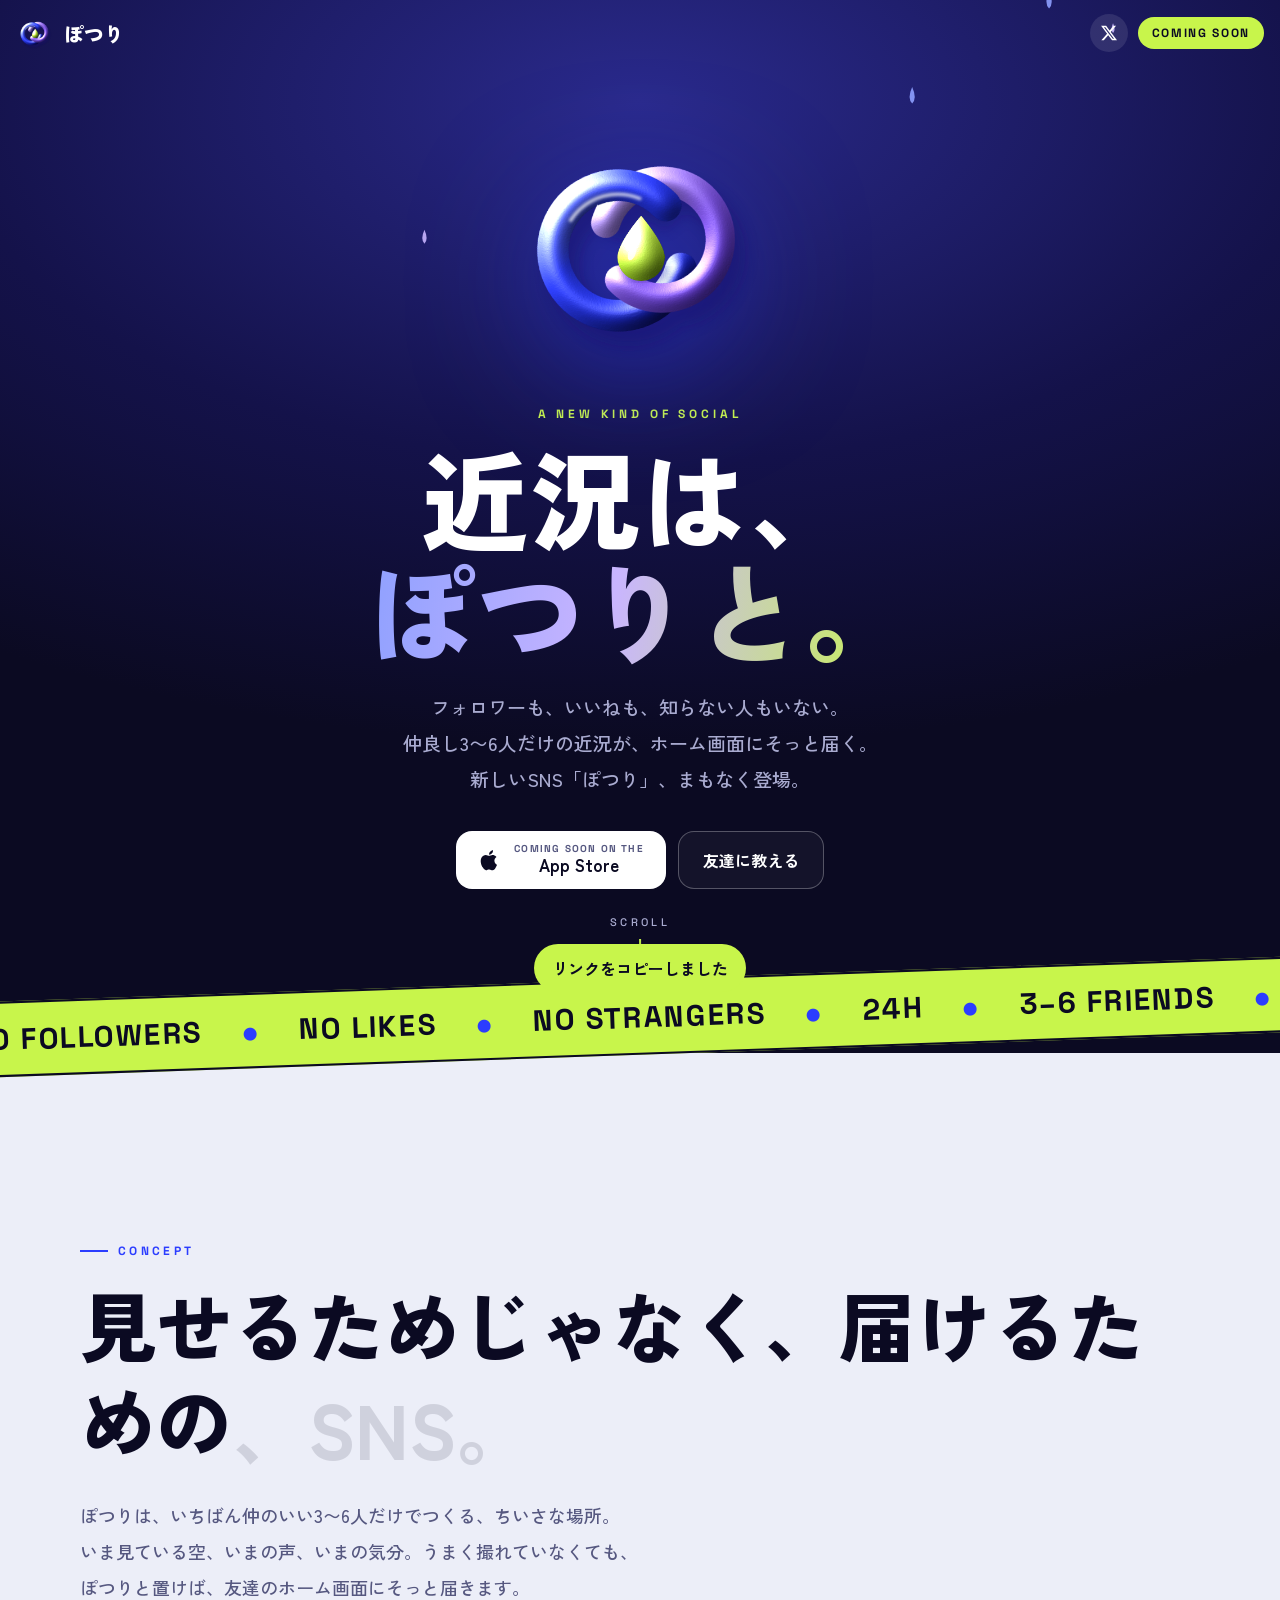
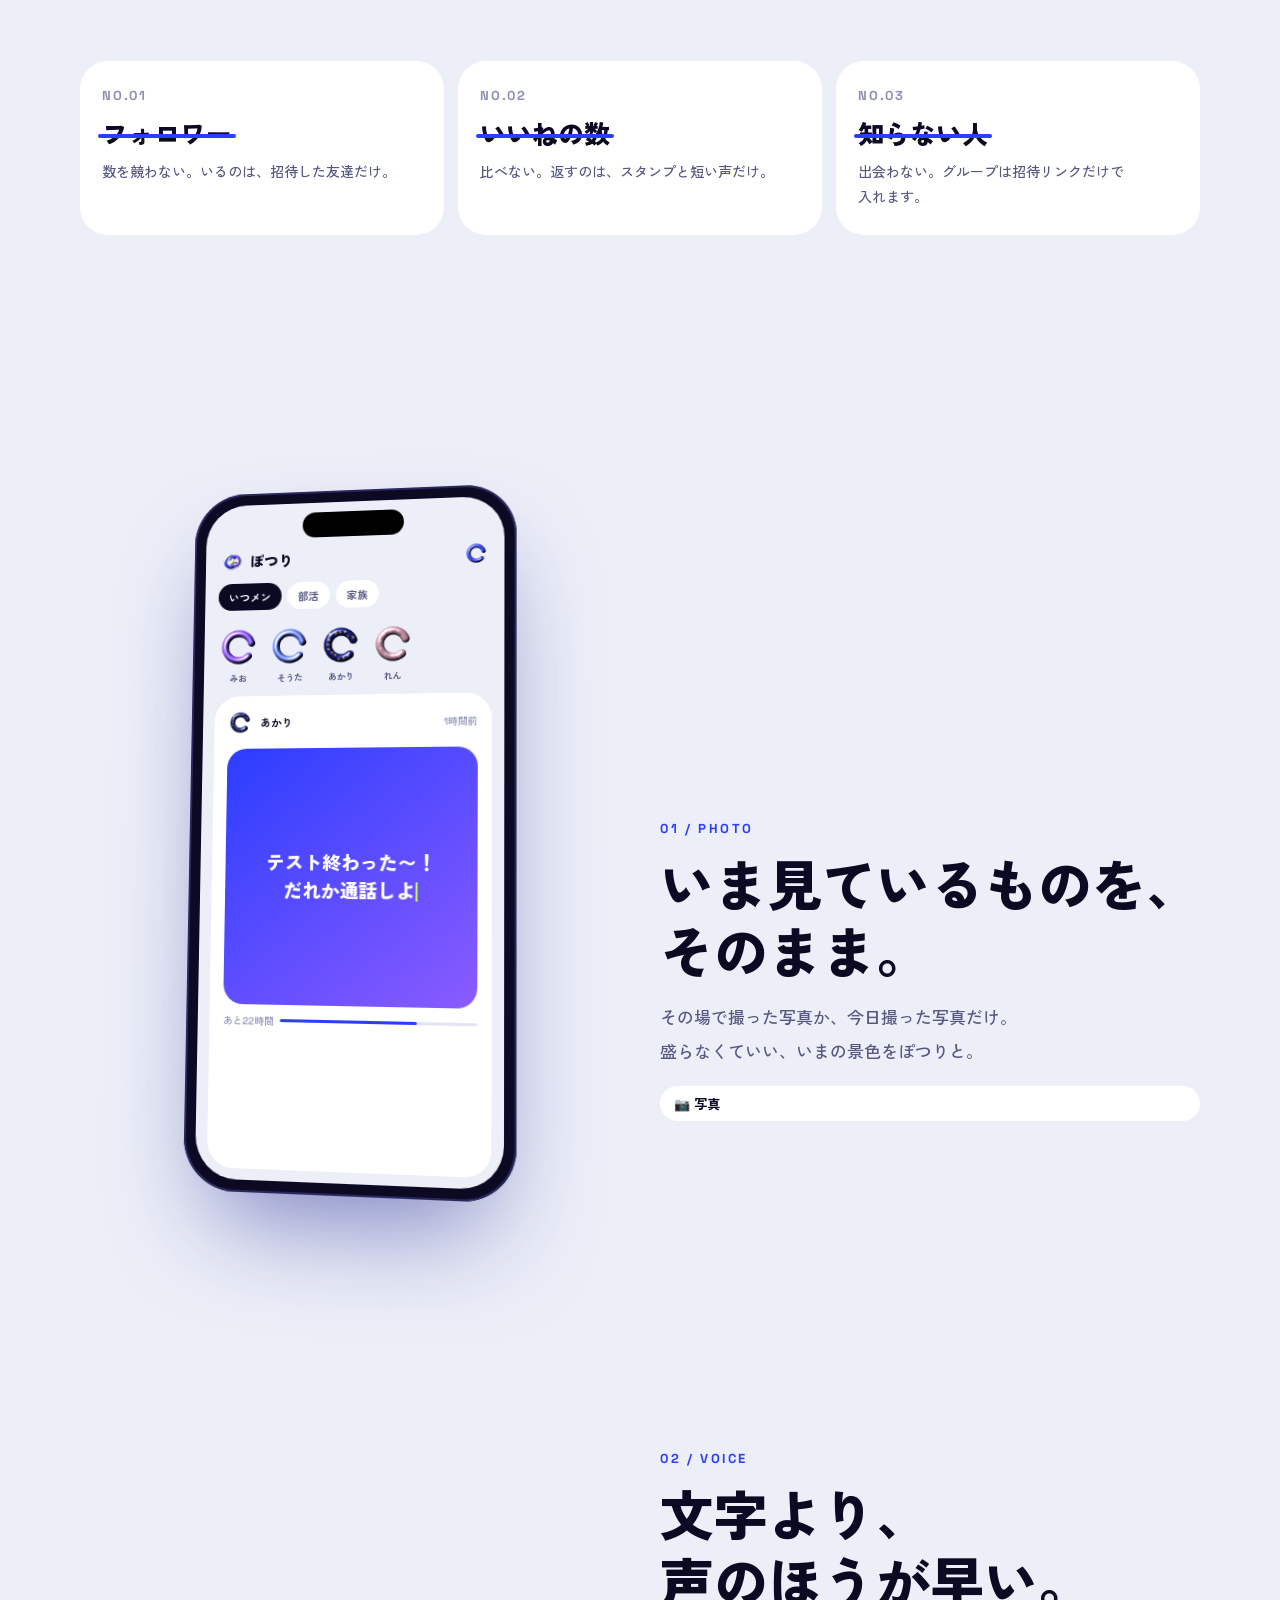
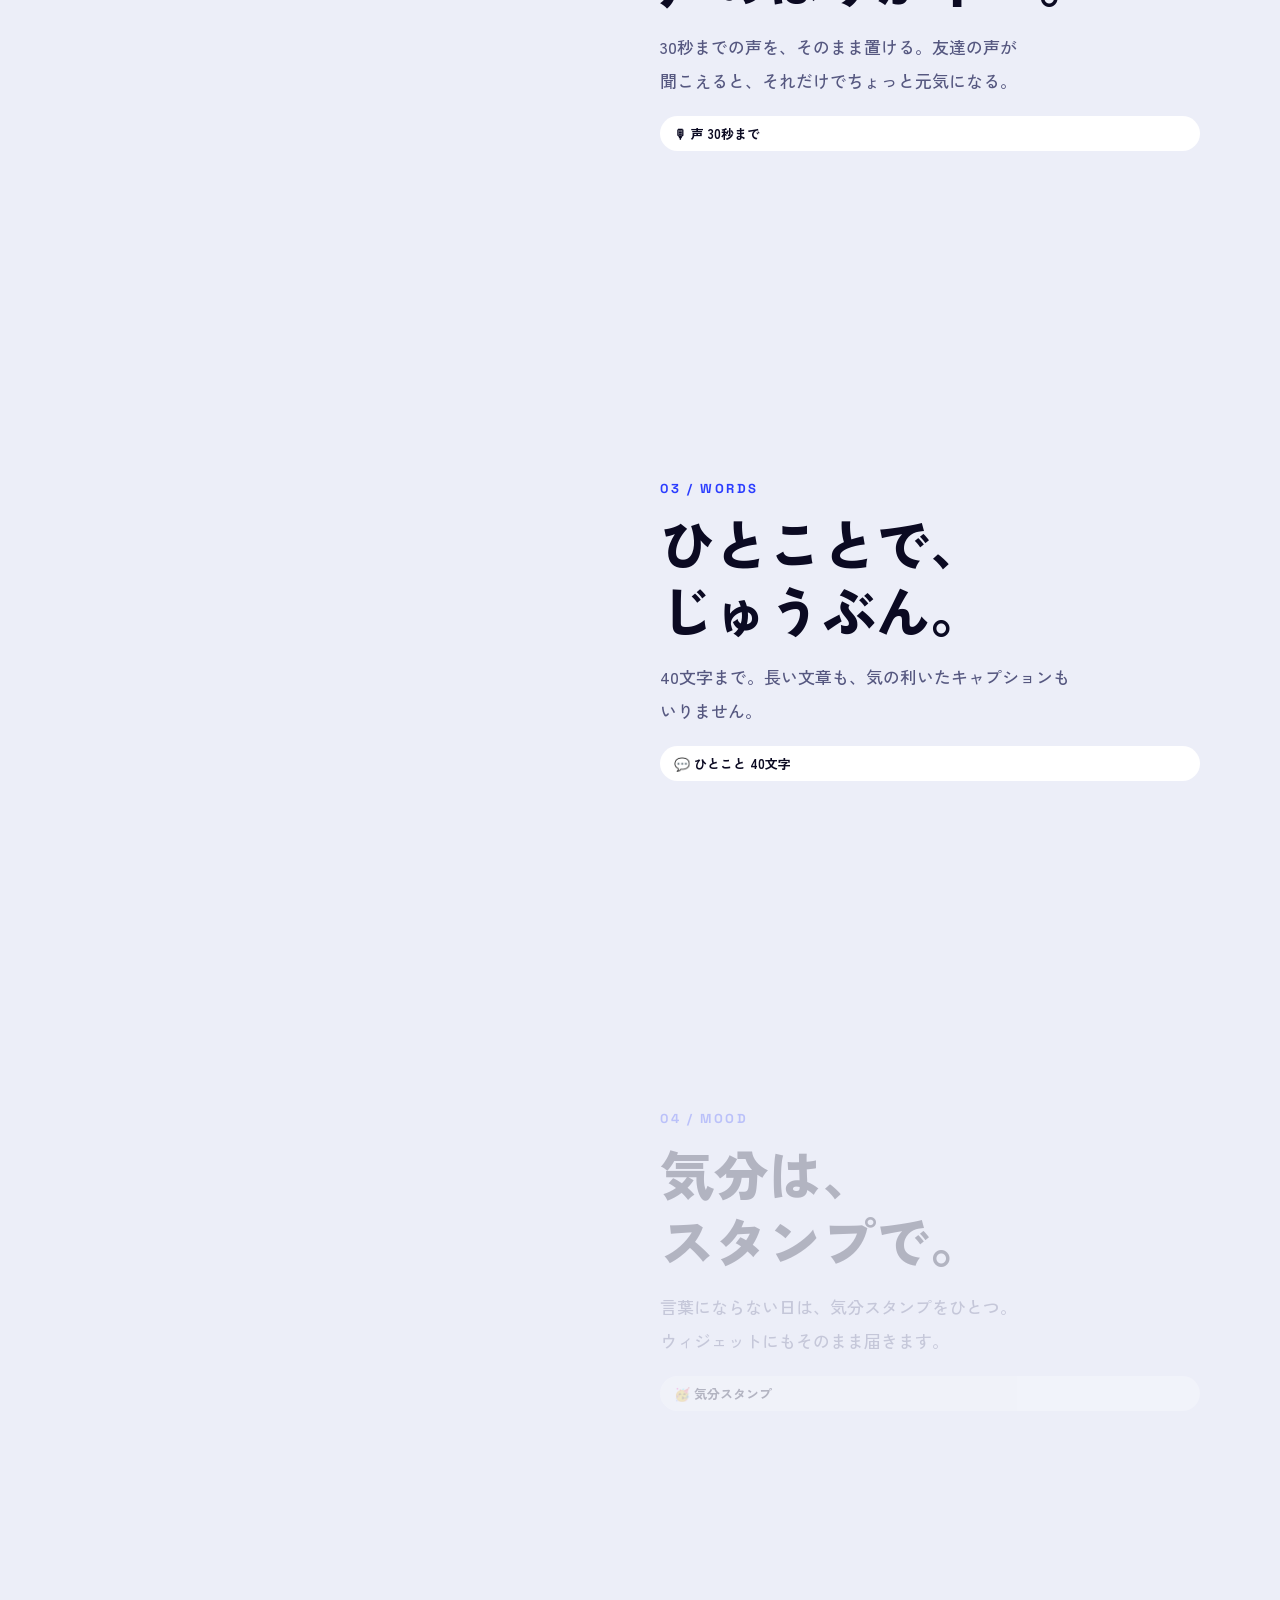
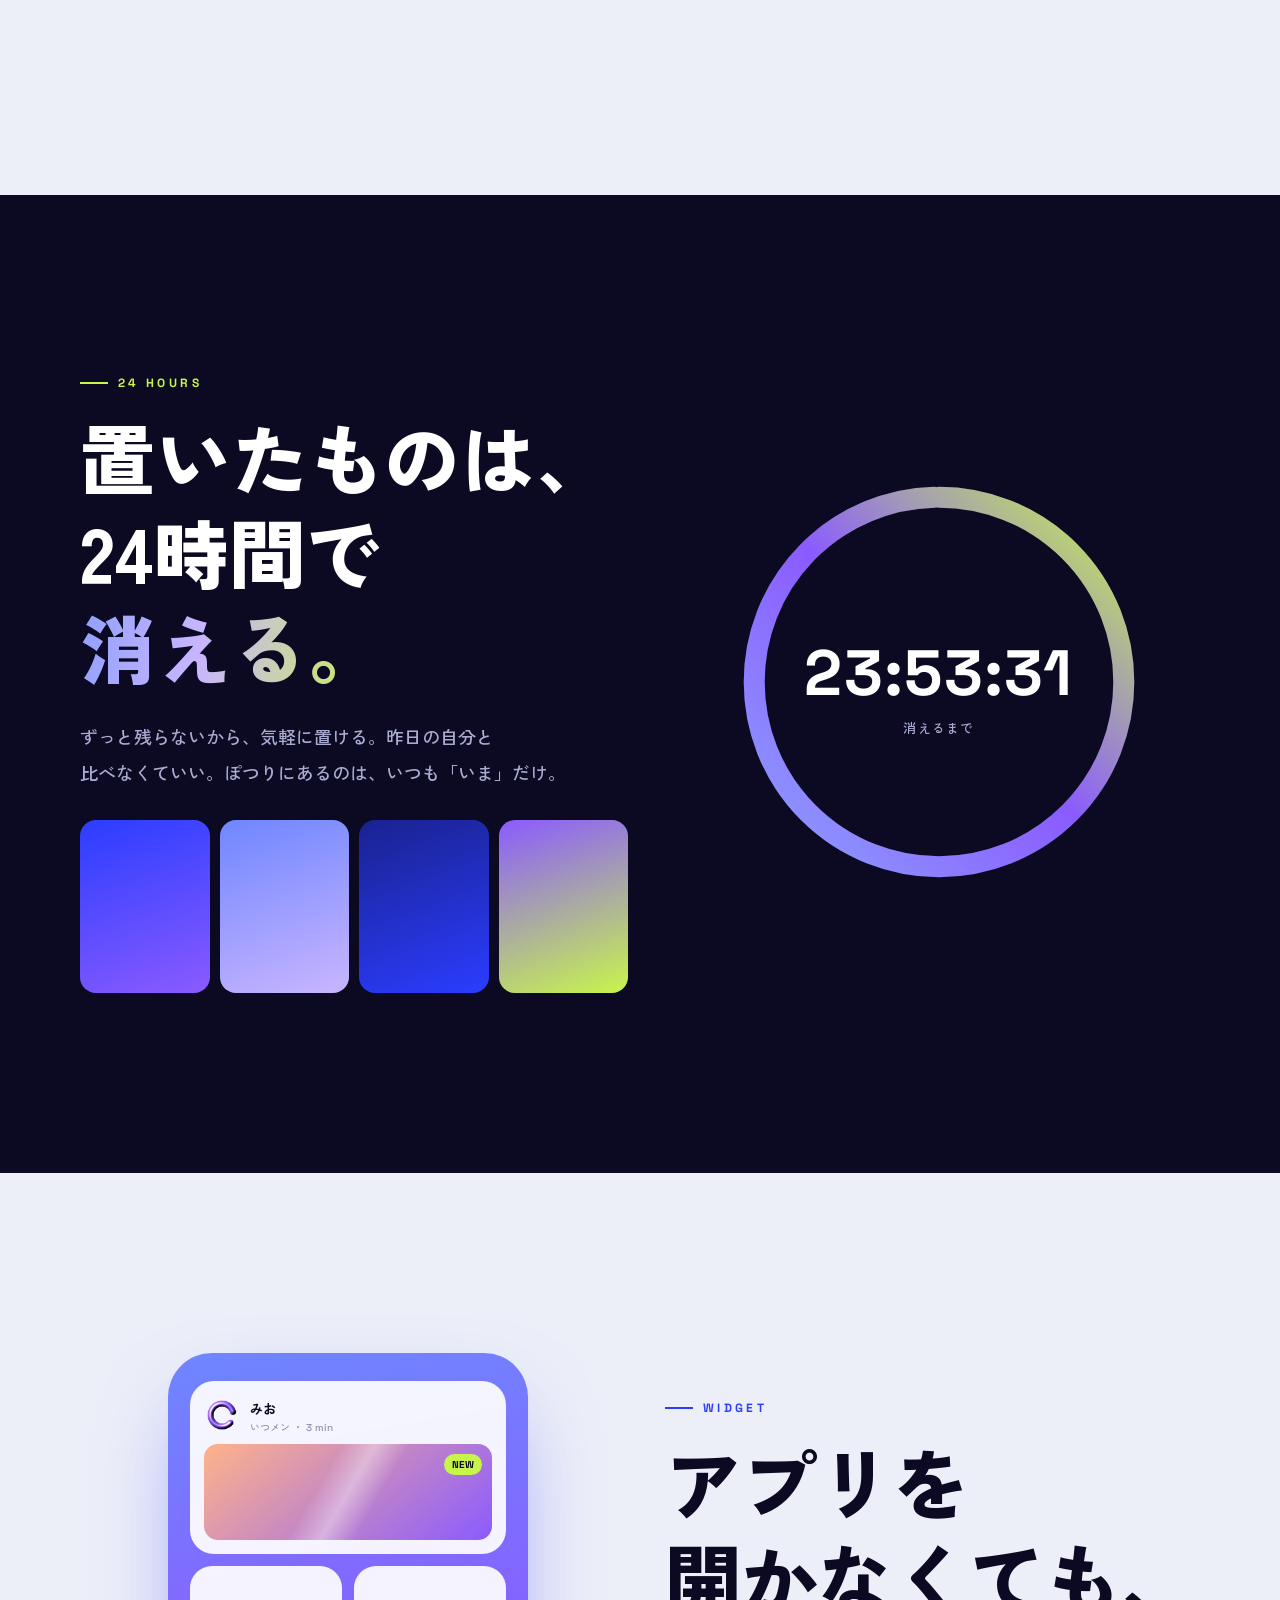
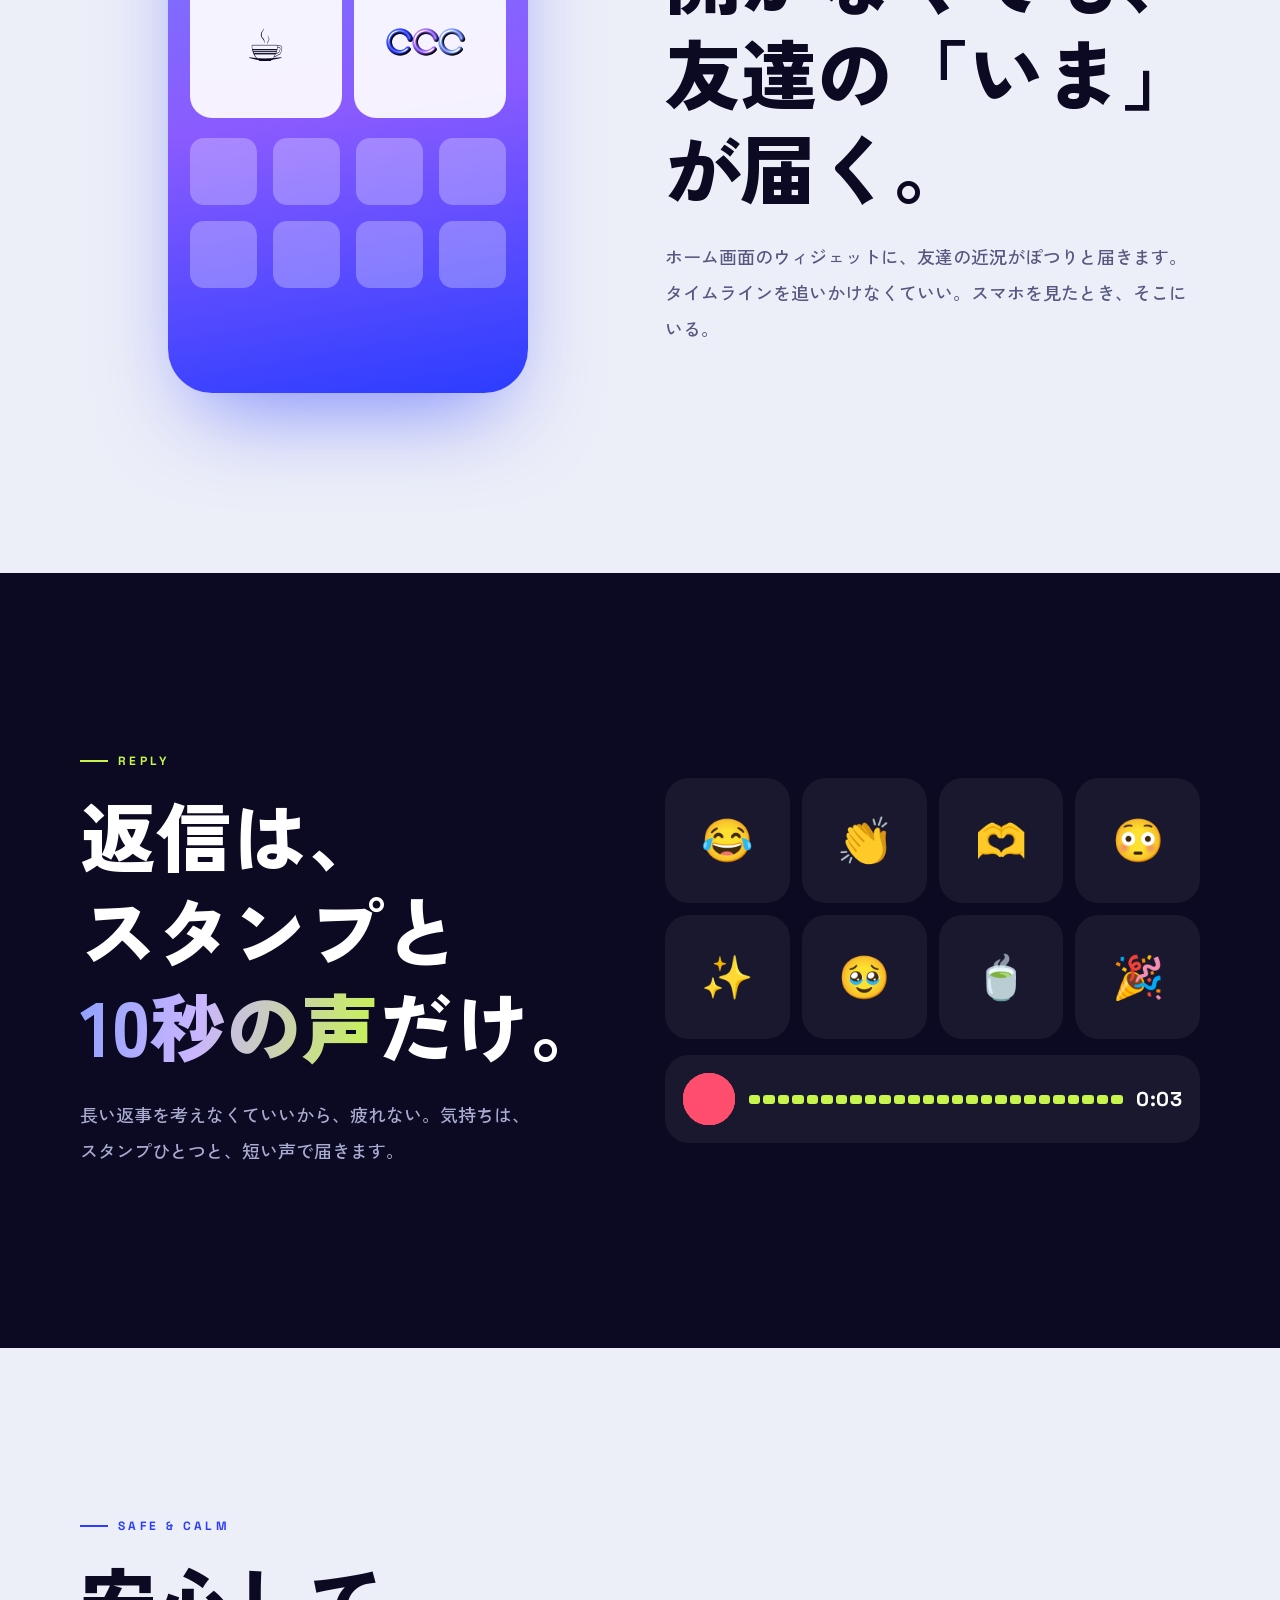
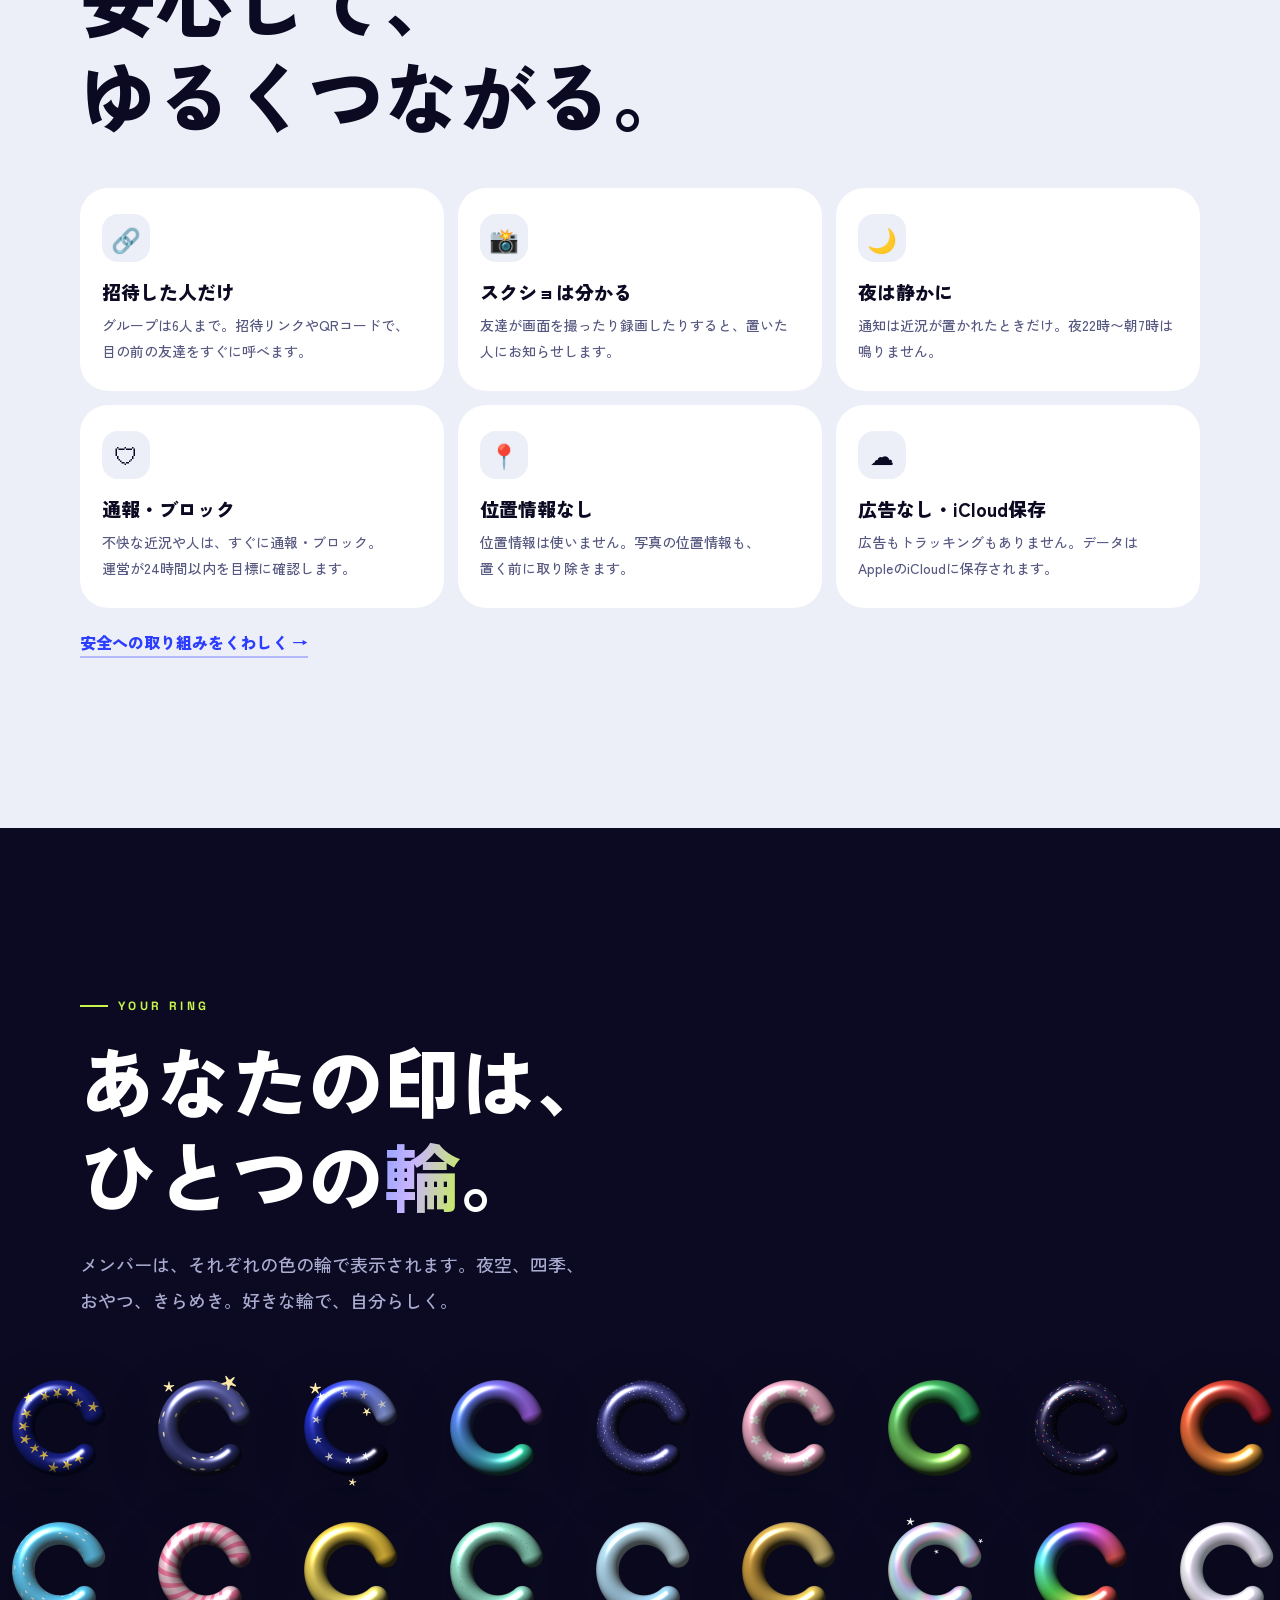
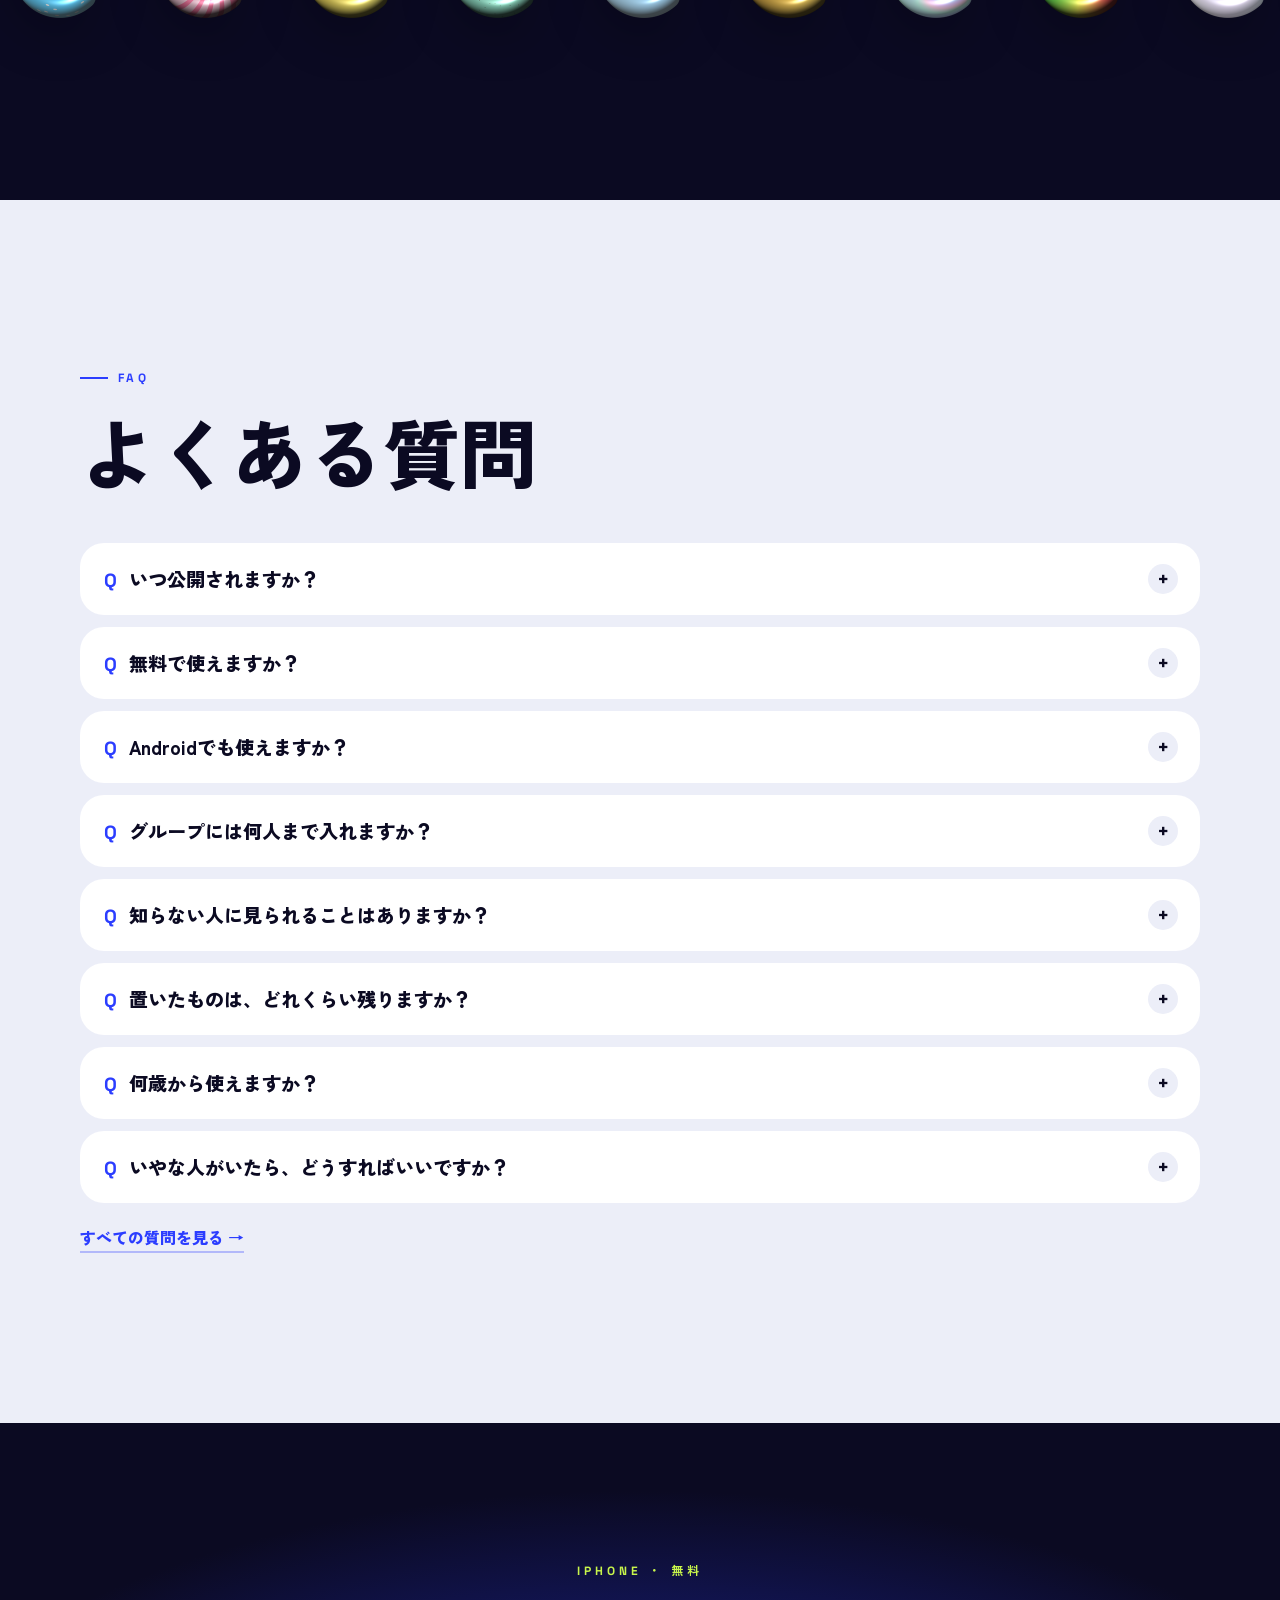
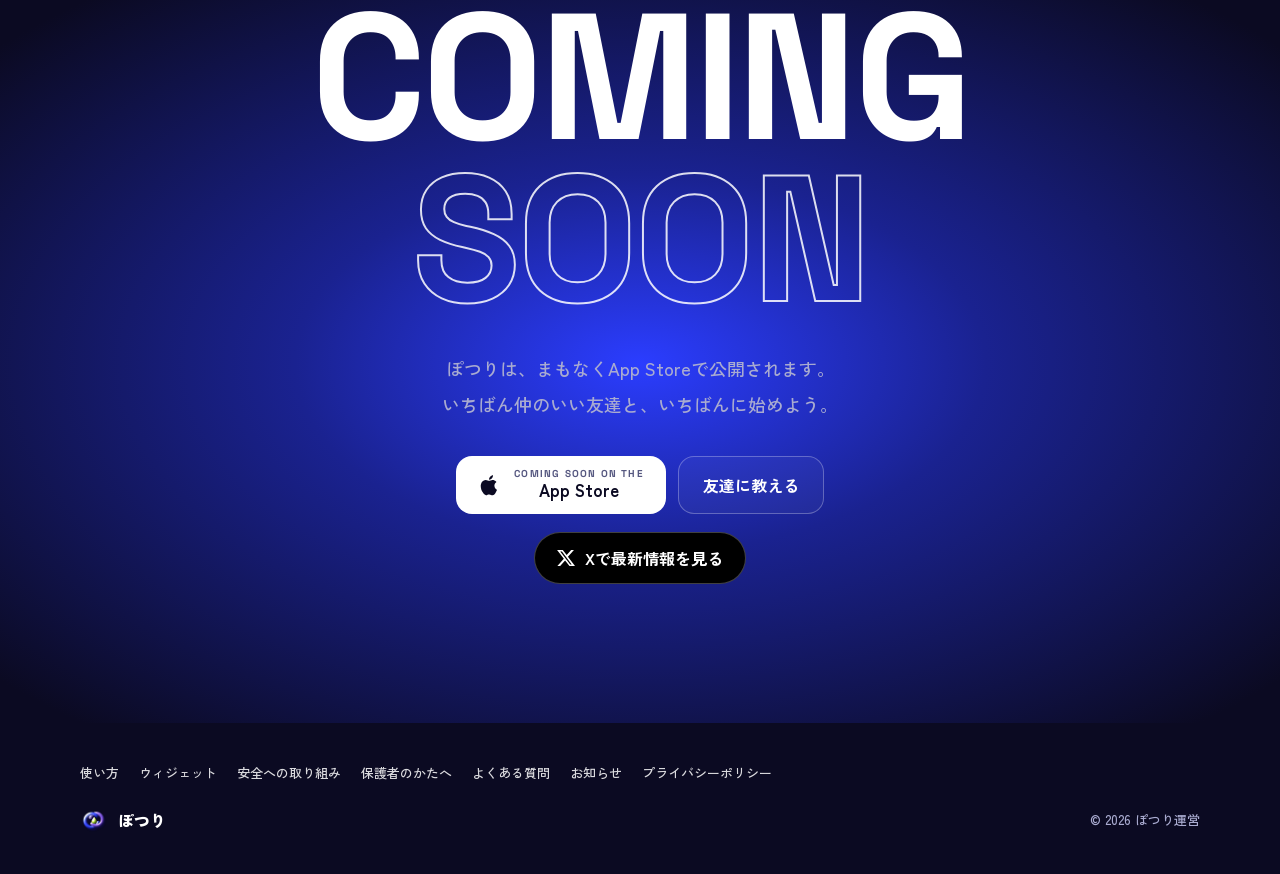
==== commit c438d52b: "Add favicon set, web manifest and site structured data Co-Authored-By: Claude Opus 5.5 <noreply@anth" ====
--- a/index.html
+++ b/index.html
@@ -12,8 +12,11 @@
 <meta property="og:type" content="website">
 <meta name="twitter:card" content="summary_large_image">
 <meta name="theme-color" content="#0B0A22">
-<link rel="icon" href="img/icon.png">
-<link rel="apple-touch-icon" href="img/icon.png">
+<link rel="icon" href="/favicon.ico" sizes="48x48">
+<link rel="icon" href="/img/favicon-32.png" type="image/png" sizes="32x32">
+<link rel="icon" href="/img/icon-192.png" type="image/png" sizes="192x192">
+<link rel="apple-touch-icon" href="/img/apple-touch-icon.png">
+<link rel="manifest" href="/site.webmanifest">
 <link rel="preconnect" href="https://fonts.googleapis.com">
 <link rel="preconnect" href="https://fonts.gstatic.com" crossorigin>
 <link href="https://fonts.googleapis.com/css2?family=Space+Grotesk:wght@500;700&family=Zen+Kaku+Gothic+New:wght@400;500;700;900&display=swap" rel="stylesheet">
@@ -289,6 +292,7 @@
   #glow{display:none}
 }
 </style>
+<script type="application/ld+json">{"@context": "https://schema.org", "@graph": [{"@type": "WebSite", "name": "ぽつり", "alternateName": ["Potsuri", "ぽつり（Potsuri）"], "url": "https://yuchin0809.github.io/"}, {"@type": "Organization", "name": "ぽつり運営", "url": "https://yuchin0809.github.io/", "logo": "https://yuchin0809.github.io/img/icon-512.png", "sameAs": ["https://x.com/RY_Create"]}]}</script>
 </head>
 <body>
 <div id="glow"></div>
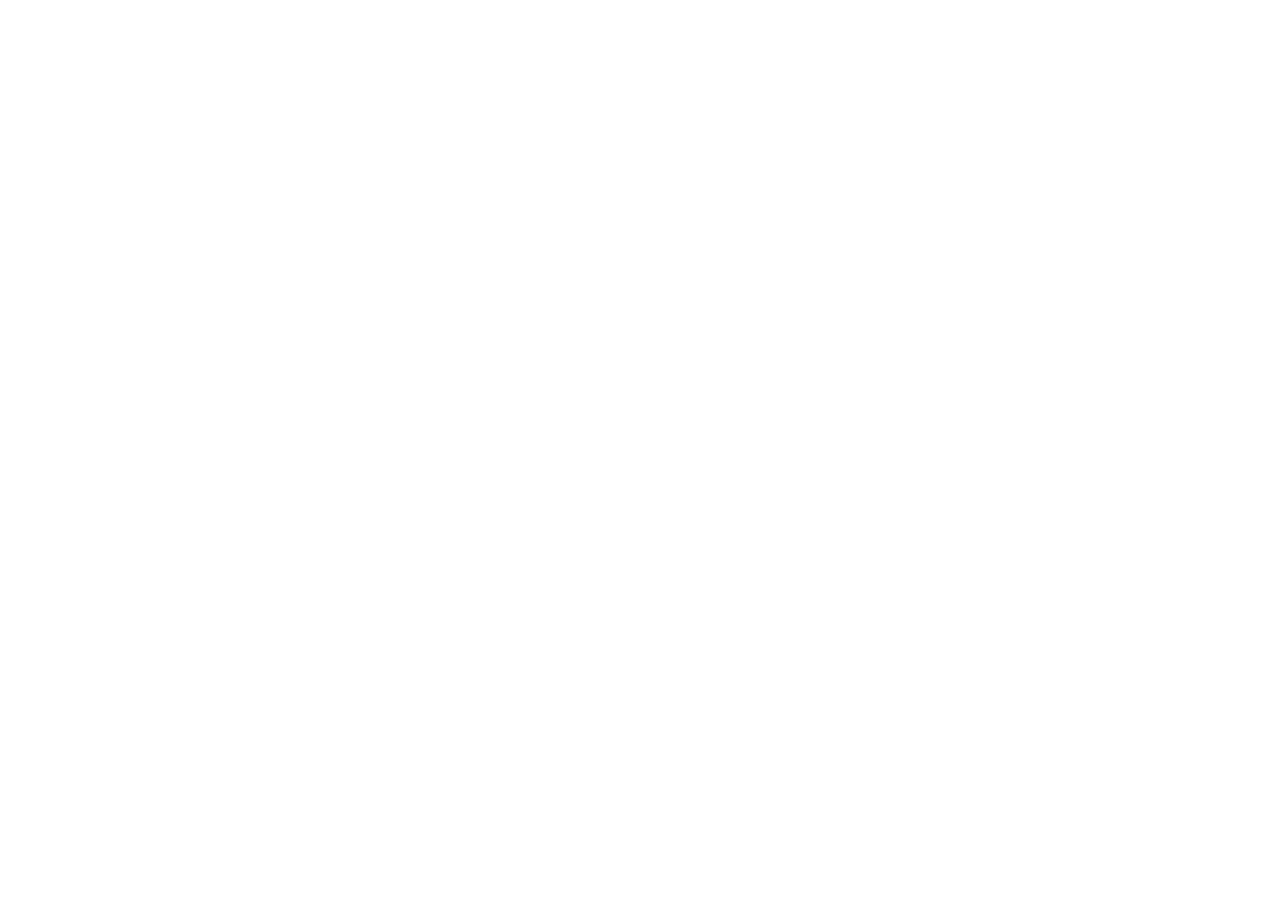
==== commit 3927a939: "Redirect official site pages to potsuri-app.github.io Invite page /i/ and .well-known stay here for " ====
--- a/index.html
+++ b/index.html
@@ -1,689 +1,10 @@
 <!doctype html>
-<html lang="ja">
-<head>
-<meta charset="utf-8">
-<meta name="viewport" content="width=device-width, initial-scale=1, viewport-fit=cover">
-<title>ぽつり（Potsuri）| 仲良しだけの、新しいSNS</title>
-<meta name="description" content="ぽつり（Potsuri）は、仲良し3〜6人だけで近況を届け合う、新しいSNS。フォロワーも、いいねも、知らない人もいない。写真・声・ひとことは24時間で消える。まもなくApp Storeで公開。">
-<meta property="og:title" content="ぽつり（Potsuri）| 仲良しだけの、新しいSNS">
-<meta property="og:description" content="フォロワーも、いいねも、知らない人もいない。仲良し3〜6人だけの近況が、ホーム画面にそっと届く。Coming soon.">
-<meta property="og:image" content="https://yuchin0809.github.io/img/og-cs.png">
-<meta property="og:url" content="https://yuchin0809.github.io/">
-<meta property="og:type" content="website">
-<meta name="twitter:card" content="summary_large_image">
-<meta name="theme-color" content="#0B0A22">
-<link rel="icon" href="/favicon.ico" sizes="48x48">
-<link rel="icon" href="/img/favicon-32.png" type="image/png" sizes="32x32">
-<link rel="icon" href="/img/icon-192.png" type="image/png" sizes="192x192">
-<link rel="apple-touch-icon" href="/img/apple-touch-icon.png">
-<link rel="manifest" href="/site.webmanifest">
-<link rel="preconnect" href="https://fonts.googleapis.com">
-<link rel="preconnect" href="https://fonts.gstatic.com" crossorigin>
-<link href="https://fonts.googleapis.com/css2?family=Space+Grotesk:wght@500;700&family=Zen+Kaku+Gothic+New:wght@400;500;700;900&display=swap" rel="stylesheet">
-<style>
-:root{
-  --pearl:#ECEEF8; --ink:#0B0A22; --sub:#565880; --faint:#8D90B3;
-  --blue:#2B3DFF; --violet:#8A5BFF; --lime:#C8F54B; --white:#fff;
-  --night:#0B0A22; --night2:#14124A; --navy:#1A2290; --darksub:#A9ABD0;
-  --k:"Zen Kaku Gothic New",system-ui,sans-serif; --n:"Space Grotesk","Zen Kaku Gothic New",sans-serif;
-}
-*{box-sizing:border-box;margin:0;padding:0}
-html{scroll-behavior:smooth;-webkit-text-size-adjust:100%;overflow-x:clip}
-h1,h2,h3,p{word-break:auto-phrase;line-break:strict}
-body{overflow-x:clip;background:var(--night);color:var(--ink);font-family:var(--k);font-weight:500;overflow-x:hidden;-webkit-font-smoothing:antialiased}
-img{display:block;max-width:100%}
-a{color:inherit}
-.wrap{width:min(1120px,100% - 32px);margin:0 auto}
-.en{font-family:var(--n);letter-spacing:.02em}
-
-/* ---------- nav ---------- */
-.nav{position:fixed;inset:0 0 auto;z-index:50;display:flex;align-items:center;justify-content:space-between;padding:14px max(16px,env(safe-area-inset-left));transition:background .4s,backdrop-filter .4s}
-.nav.solid{background:rgba(11,10,34,.55);backdrop-filter:blur(16px) saturate(1.4);-webkit-backdrop-filter:blur(16px) saturate(1.4)}
-.brand{display:flex;align-items:center;gap:10px;color:#fff;text-decoration:none;font-weight:900;font-size:20px}
-.brand img{width:38px;height:38px}
-.pill{font-family:var(--n);font-weight:700;font-size:12px;letter-spacing:.14em;color:var(--ink);background:var(--lime);padding:8px 14px;border-radius:999px;box-shadow:0 0 0 0 rgba(200,245,75,.6);animation:pulse 2.4s infinite}
-@keyframes pulse{0%{box-shadow:0 0 0 0 rgba(200,245,75,.55)}70%{box-shadow:0 0 0 14px rgba(200,245,75,0)}100%{box-shadow:0 0 0 0 rgba(200,245,75,0)}}
-
-/* ---------- hero ---------- */
-.hero{position:relative;min-height:100svh;display:grid;place-items:center;overflow:hidden;color:#fff;
-  background:radial-gradient(120% 80% at 50% 10%,#2A2A8C 0%,#14124A 45%,#0B0A22 80%)}
-#rain{position:absolute;inset:0;width:100%;height:100%}
-.hero-inner{position:relative;z-index:2;text-align:center;padding:110px 16px 120px}
-.hero-mark{width:min(300px,62vw,30vh);margin:0 auto 26px;filter:drop-shadow(0 30px 60px rgba(43,61,255,.55));animation:float 6s ease-in-out infinite;will-change:transform}
-@keyframes float{0%,100%{transform:translateY(0) rotate(-2deg)}50%{transform:translateY(-16px) rotate(2deg)}}
-.eyebrow{font-family:var(--n);font-weight:700;letter-spacing:.32em;font-size:12px;color:var(--lime);margin-bottom:18px;text-transform:uppercase}
-.hero h1{font-weight:900;font-size:clamp(44px,9vw,108px);line-height:1.05;letter-spacing:.01em}
-.hero h1 .t2 .ch{background:linear-gradient(100deg,#8EA0FF 0%,#C9B5FF 45%,var(--lime) 100%);background-size:500% 100%;-webkit-background-clip:text;background-clip:text;color:transparent}
-.hero h1 .ch{display:inline-block;opacity:0;transform:translateY(.6em) scale(.9);filter:blur(8px);animation:chIn .9s cubic-bezier(.2,.8,.2,1) forwards}
-@keyframes chIn{to{opacity:1;transform:none;filter:none}}
-.grad{background:linear-gradient(100deg,#8EA0FF 0%,#C9B5FF 40%,var(--lime) 100%);-webkit-background-clip:text;background-clip:text;color:transparent}
-.hero p.lead{margin:22px auto 0;max-width:30em;color:var(--darksub);font-size:clamp(15px,2.2vw,19px);line-height:1.9;opacity:0;animation:fadeUp 1s 1.4s forwards}
-@keyframes fadeUp{from{opacity:0;transform:translateY(16px)}to{opacity:1;transform:none}}
-.cta{display:flex;gap:12px;justify-content:center;flex-wrap:wrap;margin-top:34px;opacity:0;animation:fadeUp 1s 1.7s forwards}
-.badge{display:inline-flex;align-items:center;gap:12px;height:58px;padding:0 22px;border-radius:16px;background:#fff;color:var(--ink);text-decoration:none;font-weight:700;position:relative;overflow:hidden}
-.badge svg{width:24px;height:24px}
-.badge small{display:block;font-size:10px;font-family:var(--n);letter-spacing:.12em;color:var(--sub);line-height:1}
-.badge b{display:block;font-size:17px;line-height:1.3}
-.badge::after{content:"";position:absolute;inset:0;background:linear-gradient(110deg,transparent 30%,rgba(200,245,75,.55) 50%,transparent 70%);transform:translateX(-100%);animation:shine 3.2s 2.4s infinite}
-@keyframes shine{0%{transform:translateX(-100%)}40%,100%{transform:translateX(100%)}}
-.ghost{display:inline-flex;align-items:center;height:58px;padding:0 24px;border-radius:16px;border:1.5px solid rgba(255,255,255,.28);color:#fff;text-decoration:none;font-weight:700;background:rgba(255,255,255,.04);cursor:pointer;font-family:var(--k);font-size:16px;transition:background .3s,border-color .3s}
-.ghost:hover{background:rgba(255,255,255,.1);border-color:rgba(255,255,255,.5)}
-.scroll{position:absolute;bottom:26px;left:50%;transform:translateX(-50%);z-index:2;font-family:var(--n);font-size:11px;letter-spacing:.3em;color:var(--darksub);display:flex;flex-direction:column;align-items:center;gap:10px}
-.scroll i{width:1.5px;height:44px;background:linear-gradient(var(--lime),transparent);animation:drip 2s infinite;transform-origin:top}
-@keyframes drip{0%{transform:scaleY(0);opacity:1}60%{transform:scaleY(1);opacity:1}100%{transform:scaleY(1);opacity:0}}
-
-/* ---------- marquee ---------- */
-.mqwrap{overflow:hidden;padding:30px 0;margin:-58px 0 -30px;position:relative;z-index:3}
-.marquee{background:var(--lime);color:var(--ink);overflow:hidden;white-space:nowrap;border-block:2px solid var(--ink);transform:rotate(-2deg) scale(1.05);position:relative}
-.marquee .track{display:inline-flex;gap:38px;padding:16px 0;animation:mq 26s linear infinite;font-family:var(--n);font-weight:700;font-size:clamp(18px,3vw,28px);letter-spacing:.06em}
-.marquee .track span::after{content:"●";margin-left:38px;font-size:.5em;vertical-align:middle;color:var(--blue)}
-@keyframes mq{to{transform:translateX(-50%)}}
-
-/* ---------- concept ---------- */
-.light{background:var(--pearl);position:relative}
-.concept{padding:clamp(110px,16vw,190px) 0 clamp(90px,12vw,150px)}
-.kicker{font-family:var(--n);font-weight:700;letter-spacing:.28em;font-size:12px;color:var(--blue);text-transform:uppercase;margin-bottom:18px;display:flex;align-items:center;gap:10px}
-.kicker::before{content:"";width:28px;height:2px;background:currentColor}
-.big{font-weight:900;font-size:clamp(34px,6.4vw,76px);line-height:1.25}
-.big .w{display:inline-block;opacity:.12;transition:opacity .5s,transform .5s;transform:translateY(8px)}
-.big .w.on{opacity:1;transform:none}
-.concept .sub{margin-top:30px;max-width:34em;color:var(--sub);font-size:clamp(15px,2vw,18px);line-height:2}
-.nos{display:grid;grid-template-columns:repeat(3,1fr);gap:14px;margin-top:56px}
-.no{background:#fff;border-radius:28px;padding:26px 22px;position:relative;overflow:hidden}
-.no .x{font-family:var(--n);font-weight:700;font-size:13px;letter-spacing:.14em;color:var(--faint)}
-.no h3{font-weight:900;font-size:clamp(20px,2.6vw,26px);margin-top:10px;position:relative;display:inline-block}
-.no h3::after{content:"";position:absolute;left:-4px;right:-4px;top:55%;height:4px;background:var(--blue);transform:scaleX(0);transform-origin:left;transition:transform .7s cubic-bezier(.7,0,.2,1) .3s;border-radius:4px}
-.no.in h3::after{transform:scaleX(1)}
-.no p{color:var(--sub);font-size:14px;line-height:1.8;margin-top:8px}
-
-/* ---------- phone section ---------- */
-.show{background:var(--pearl);padding-bottom:40px}
-.stage{display:grid;grid-template-columns:1fr 1fr;gap:40px;align-items:start}
-.sticky{position:sticky;top:0;height:100svh;display:grid;place-items:center}
-.phone{width:min(330px,78vw);aspect-ratio:9/19.3;border-radius:52px;background:#0B0A22;padding:12px;box-shadow:0 50px 100px -30px rgba(26,34,144,.55),0 0 0 2px #2a2860 inset;position:relative;transform:perspective(1200px) rotateY(var(--ry,-8deg)) rotateX(var(--rx,4deg));transition:transform .2s ease-out}
-.screen{width:100%;height:100%;border-radius:42px;background:var(--pearl);overflow:hidden;position:relative}
-.island{position:absolute;top:10px;left:50%;transform:translateX(-50%);width:34%;height:26px;background:#000;border-radius:20px;z-index:5}
-.app-top{display:flex;align-items:center;justify-content:space-between;padding:46px 16px 8px}
-.app-top .b{display:flex;align-items:center;gap:6px;font-weight:900;font-size:15px}
-.app-top .b img{width:24px}
-.app-top .me{width:24px;height:24px}
-.tabs{display:flex;gap:6px;padding:4px 14px 10px;font-size:11px;font-weight:700}
-.tabs span{padding:6px 11px;border-radius:999px;background:#fff;color:var(--sub)}
-.tabs span.on{background:var(--ink);color:#fff}
-.members{display:flex;gap:9px;padding:6px 14px 12px}
-.members .m{display:flex;flex-direction:column;align-items:center;gap:4px;font-size:9px;color:var(--sub);font-weight:700}
-.members .m img{width:44px;height:44px;animation:spin 14s linear infinite}
-.members .m:nth-child(2) img{animation-duration:18s;animation-direction:reverse}
-.members .m:nth-child(3) img{animation-duration:22s}
-@keyframes spin{to{transform:rotate(360deg)}}
-.feed{position:relative;height:calc(100% - 210px);margin:0 12px}
-.card{position:absolute;inset:0;border-radius:26px;background:#fff;padding:14px;opacity:0;transform:translateY(24px) scale(.96);transition:opacity .6s,transform .6s cubic-bezier(.2,.8,.2,1)}
-.card.on{opacity:1;transform:none}
-.who{display:flex;align-items:center;gap:8px;font-size:11px;font-weight:700}
-.who img{width:26px;height:26px}
-.who em{font-style:normal;color:var(--faint);font-family:var(--n);font-weight:500;margin-left:auto;font-size:10px}
-.photo{margin-top:10px;height:62%;border-radius:18px;background:
- radial-gradient(60% 50% at 30% 30%,#FFD9A8,transparent 70%),radial-gradient(70% 60% at 75% 70%,#8A5BFF,transparent 70%),linear-gradient(160deg,#FFB38A,#6F86FF);position:relative;overflow:hidden}
-.photo::after{content:"";position:absolute;inset:0;background:linear-gradient(120deg,transparent 40%,rgba(255,255,255,.35) 50%,transparent 60%);animation:shine 4s infinite}
-.photo .sun{position:absolute;width:56px;height:56px;border-radius:50%;background:#FFF2C4;left:24%;top:22%;box-shadow:0 0 40px 10px rgba(255,242,196,.7)}
-.photo .hill{position:absolute;left:-10%;right:-10%;bottom:-30%;height:60%;border-radius:50%;background:#3B2E9E}
-.cap{margin-top:10px;font-size:13px;font-weight:700}
-.left{margin-top:8px;font-family:var(--n);font-size:10px;color:var(--faint);display:flex;align-items:center;gap:6px}
-.left i{flex:1;height:3px;border-radius:3px;background:#E3E5F3;overflow:hidden;position:relative}
-.left i::after{content:"";position:absolute;inset:0;width:70%;background:var(--blue);border-radius:3px}
-.voice{margin-top:14px;border-radius:20px;background:var(--ink);padding:18px 14px;display:flex;align-items:center;gap:10px}
-.play{width:42px;height:42px;border-radius:50%;background:var(--lime);display:grid;place-items:center;flex:none}
-.play::before{content:"";border-left:12px solid var(--ink);border-top:8px solid transparent;border-bottom:8px solid transparent;margin-left:3px}
-.wave{display:flex;align-items:center;gap:3px;height:46px;flex:1}
-.wave b{flex:1;background:#8EA0FF;border-radius:3px;height:20%;animation:wv 1.1s ease-in-out infinite}
-@keyframes wv{0%,100%{height:18%}50%{height:var(--h,80%)}}
-.voice .t{font-family:var(--n);color:#fff;font-size:12px}
-.textpost{margin-top:14px;border-radius:20px;background:linear-gradient(140deg,var(--blue),var(--violet));color:#fff;height:58%;display:grid;place-items:center;padding:18px;text-align:center;font-weight:900;font-size:19px;line-height:1.5;white-space:pre-line}
-.textpost .cur{display:inline-block;width:2px;height:1em;background:var(--lime);vertical-align:-3px;animation:blink 1s steps(1) infinite}
-@keyframes blink{50%{opacity:0}}
-.stampbig{margin-top:14px;height:58%;border-radius:20px;background:#F4F5FC;display:grid;place-items:center;font-size:96px}
-.stampbig span{display:inline-block;animation:bounce 1.6s cubic-bezier(.3,1.6,.5,1) infinite}
-@keyframes bounce{0%,100%{transform:scale(1) rotate(-6deg)}50%{transform:scale(1.12) rotate(6deg)}}
-.reacts{position:absolute;right:12px;bottom:14px;display:flex;flex-direction:column;gap:8px}
-.reacts span{width:38px;height:38px;border-radius:50%;background:#fff;box-shadow:0 6px 16px rgba(11,10,34,.12);display:grid;place-items:center;font-size:18px}
-.steps{padding:30vh 0 20vh}
-.step{min-height:70vh;display:flex;flex-direction:column;justify-content:center;opacity:.25;transition:opacity .5s}
-.step.on{opacity:1}
-.step .num{font-family:var(--n);font-weight:700;font-size:13px;letter-spacing:.2em;color:var(--blue)}
-.step h3{font-weight:900;font-size:clamp(30px,4.6vw,54px);line-height:1.25;margin-top:12px}
-.step p{color:var(--sub);font-size:clamp(15px,1.8vw,17px);line-height:2;margin-top:16px;max-width:26em}
-.chip{display:inline-block;margin-top:18px;font-size:13px;font-weight:700;background:#fff;border-radius:999px;padding:8px 14px}
-
-/* ---------- 24h ---------- */
-.dark{background:var(--night);color:#fff;position:relative;overflow:hidden}
-.h24{padding:clamp(110px,15vw,180px) 0}
-.h24 .grid{display:grid;grid-template-columns:1.05fr 1fr;gap:50px;align-items:center}
-.clock{position:relative;width:min(420px,84vw);aspect-ratio:1;margin:0 auto}
-.clock svg{width:100%;height:100%;transform:rotate(-90deg)}
-.clock .bg{stroke:rgba(255,255,255,.08)}
-.clock .fg{stroke:url(#g24);stroke-linecap:round;transition:stroke-dashoffset 1s linear}
-.clock .mid{position:absolute;inset:0;display:grid;place-items:center;text-align:center}
-.clock .time{font-family:var(--n);font-weight:700;font-size:clamp(40px,7vw,64px);letter-spacing:.02em}
-.clock .lbl{color:var(--darksub);font-size:13px;margin-top:4px;letter-spacing:.1em}
-.dark .kicker{color:var(--lime)}
-.dark .big{color:#fff}
-.dark .sub{color:var(--darksub);margin-top:24px;font-size:clamp(15px,2vw,18px);line-height:2;max-width:30em}
-.fadeout{display:flex;gap:10px;margin-top:30px}
-.fadeout span{flex:1;aspect-ratio:3/4;border-radius:16px;background:linear-gradient(160deg,#2B3DFF,#8A5BFF);animation:vanish 6s ease-in-out infinite}
-.fadeout span:nth-child(2){animation-delay:1.5s;background:linear-gradient(160deg,#6F86FF,#C9B5FF)}
-.fadeout span:nth-child(3){animation-delay:3s;background:linear-gradient(160deg,#1A2290,#2B3DFF)}
-.fadeout span:nth-child(4){animation-delay:4.5s;background:linear-gradient(160deg,#8A5BFF,#C8F54B)}
-@keyframes vanish{0%,15%{opacity:1;filter:blur(0);transform:none}55%{opacity:0;filter:blur(12px);transform:translateY(-10px) scale(.92)}75%{opacity:0}100%{opacity:1;filter:none;transform:none}}
-
-/* ---------- widget ---------- */
-.widget-sec{padding:clamp(110px,15vw,180px) 0;background:var(--pearl)}
-.widget-sec .grid{display:grid;grid-template-columns:1fr 1fr;gap:50px;align-items:center}
-.home{width:min(360px,86vw);margin:0 auto;aspect-ratio:9/16;border-radius:44px;padding:22px;background:linear-gradient(170deg,#6F86FF,#8A5BFF 55%,#2B3DFF);position:relative;overflow:hidden;box-shadow:0 40px 90px -30px rgba(43,61,255,.6)}
-.home .apps{display:grid;grid-template-columns:repeat(4,1fr);gap:16px;margin-top:20px}
-.home .apps i{aspect-ratio:1;border-radius:14px;background:rgba(255,255,255,.28)}
-.w-big{border-radius:24px;background:rgba(255,255,255,.92);backdrop-filter:blur(10px);padding:14px;margin-top:6px;transform:scale(.6);opacity:0;transition:transform .8s cubic-bezier(.3,1.5,.5,1),opacity .5s}
-.in .w-big{transform:none;opacity:1}
-.w-row{display:flex;align-items:center;gap:10px}
-.w-row img{width:36px;height:36px}
-.w-row b{font-size:13px}
-.w-row small{display:block;font-size:10px;color:var(--faint);font-family:var(--n)}
-.w-ph{margin-top:10px;height:96px;border-radius:14px;background:linear-gradient(140deg,#FFB38A,#8A5BFF);position:relative;overflow:hidden}
-.w-ph::after{content:"";position:absolute;inset:0;background:linear-gradient(120deg,transparent 40%,rgba(255,255,255,.4) 50%,transparent 60%);animation:shine 3.5s infinite}
-.w-new{position:absolute;top:10px;right:10px;background:var(--lime);font-family:var(--n);font-weight:700;font-size:10px;padding:4px 8px;border-radius:999px}
-.w-small{display:grid;grid-template-columns:1fr 1fr;gap:12px;margin-top:12px}
-.w-small div{aspect-ratio:1;border-radius:22px;background:rgba(255,255,255,.92);display:grid;place-items:center;transform:scale(.6);opacity:0;transition:transform .8s cubic-bezier(.3,1.5,.5,1) .25s,opacity .5s .25s}
-.w-small div:nth-child(2){transition-delay:.4s}
-.in .w-small div{transform:none;opacity:1}
-.w-small .em{font-size:44px}
-.w-small .rg{display:flex;gap:-6px}
-.w-small .rg img{width:34px;margin-left:-8px}
-.drop{position:absolute;width:14px;height:14px;background:var(--lime);border-radius:50% 50% 50% 0;transform:rotate(-45deg);left:50%;top:-20px;animation:fall 3s ease-in infinite;opacity:.9}
-@keyframes fall{0%{top:-20px;opacity:0}10%{opacity:.9}70%{top:40%;opacity:.9}72%{opacity:0}100%{top:40%;opacity:0}}
-
-/* ---------- reply ---------- */
-.reply{padding:clamp(110px,15vw,180px) 0}
-.reply .grid{display:grid;grid-template-columns:1fr 1fr;gap:50px;align-items:center}
-.stamps{display:grid;grid-template-columns:repeat(4,1fr);gap:12px}
-.stamps button{aspect-ratio:1;border-radius:24px;border:0;background:rgba(255,255,255,.06);font-size:clamp(28px,5vw,42px);cursor:pointer;transition:transform .25s cubic-bezier(.3,1.6,.5,1),background .3s;position:relative}
-.stamps button:hover{background:rgba(255,255,255,.12);transform:translateY(-4px)}
-.stamps button:active{transform:scale(.9)}
-.burst{position:fixed;pointer-events:none;font-size:30px;z-index:90;animation:burst 1.1s cubic-bezier(.2,.7,.3,1) forwards}
-@keyframes burst{0%{transform:translate(-50%,-50%) scale(.4);opacity:1}100%{transform:translate(calc(-50% + var(--dx)),calc(-50% + var(--dy))) scale(1.3) rotate(var(--r));opacity:0}}
-.rec{margin-top:16px;border-radius:24px;background:rgba(255,255,255,.06);padding:18px;display:flex;align-items:center;gap:14px}
-.rec .dot{width:52px;height:52px;border-radius:50%;background:#FF4D6D;display:grid;place-items:center;flex:none;position:relative}
-.rec .dot::before,.rec .dot::after{content:"";position:absolute;inset:0;border-radius:50%;border:2px solid #FF4D6D;animation:ring 1.8s infinite}
-.rec .dot::after{animation-delay:.9s}
-@keyframes ring{from{transform:scale(1);opacity:.8}to{transform:scale(1.8);opacity:0}}
-.rec .wave b{background:var(--lime)}
-.rec .t{font-family:var(--n);font-weight:700;font-size:20px}
-
-/* ---------- safety ---------- */
-.safety{padding:clamp(100px,14vw,170px) 0;background:var(--pearl)}
-.cards{display:grid;grid-template-columns:repeat(3,1fr);gap:14px;margin-top:46px}
-.sc{background:#fff;border-radius:28px;padding:26px 22px;transition:transform .4s cubic-bezier(.2,.8,.2,1),box-shadow .4s}
-.sc:hover{transform:translateY(-6px);box-shadow:0 24px 50px -20px rgba(26,34,144,.3)}
-.sc .ic{width:48px;height:48px;border-radius:16px;display:grid;place-items:center;font-size:24px;background:var(--pearl)}
-.sc h3{font-weight:900;font-size:19px;margin-top:16px}
-.sc p{color:var(--sub);font-size:14px;line-height:1.85;margin-top:8px}
-
-/* ---------- rings ---------- */
-.rings{padding:clamp(100px,14vw,170px) 0;overflow:hidden}
-.ring-row{display:flex;gap:26px;width:max-content;animation:mq 40s linear infinite;margin-top:50px}
-.ring-row.rev{animation-direction:reverse;animation-duration:48s;margin-top:22px}
-.ring-row img{width:clamp(80px,12vw,120px);height:auto;animation:spin 16s linear infinite;filter:drop-shadow(0 14px 24px rgba(0,0,0,.35))}
-.ring-row img:nth-child(odd){animation-direction:reverse;animation-duration:22s}
-
-/* ---------- faq ---------- */
-.faq{padding:clamp(100px,14vw,170px) 0;background:var(--pearl)}
-.qs{margin-top:44px;display:grid;gap:12px}
-.q{background:#fff;border-radius:24px;overflow:hidden;transition:box-shadow .3s}
-.q[open]{box-shadow:0 20px 40px -24px rgba(26,34,144,.35)}
-.q summary{list-style:none;cursor:pointer;padding:22px 64px 22px 24px;font-weight:900;font-size:clamp(16px,2vw,19px);position:relative}
-.q summary::-webkit-details-marker{display:none}
-.q summary::before{content:"Q";font-family:var(--n);color:var(--blue);margin-right:12px}
-.q summary::after{content:"+";position:absolute;right:22px;top:50%;width:30px;height:30px;margin-top:-15px;border-radius:50%;background:var(--pearl);display:grid;place-items:center;font-family:var(--n);font-size:20px;line-height:1;transition:transform .35s cubic-bezier(.3,1.4,.5,1),background-color .3s}
-.q[open] summary::after{transform:rotate(135deg);background-color:var(--lime)}
-.q .a{padding:0 24px 24px 50px;color:var(--sub);font-size:15px;line-height:1.95;animation:fadeUp .45s ease}
-/* ---------- social ---------- */
-.social{display:flex;justify-content:center;margin-top:18px}
-.xbtn{display:inline-flex;align-items:center;gap:10px;height:52px;padding:0 22px;border-radius:999px;background:#000;color:#fff;text-decoration:none;font-weight:700;border:1.5px solid rgba(255,255,255,.25);transition:transform .25s,border-color .3s}
-.xbtn:hover{transform:translateY(-2px);border-color:var(--lime)}
-.xbtn svg{width:18px;height:18px}
-.navx{display:inline-grid;place-items:center;width:38px;height:38px;border-radius:50%;background:rgba(255,255,255,.1);margin-right:10px;transition:background .3s}
-.navx:hover{background:rgba(255,255,255,.2)}
-.navx svg{width:16px;height:16px}
-.navr{display:flex;align-items:center}
-/* ---------- finale ---------- */
-.finale{min-height:100svh;display:grid;place-items:center;text-align:center;position:relative;overflow:hidden;
- background:radial-gradient(90% 70% at 50% 60%,#2B3DFF 0%,#1A2290 30%,#0B0A22 75%)}
-#ripple{position:absolute;inset:0;width:100%;height:100%}
-.finale .inner{position:relative;z-index:2;padding:120px 16px}
-.cs{font-family:var(--n);font-weight:700;font-size:clamp(56px,14vw,190px);line-height:.9;letter-spacing:-.02em;color:#fff}
-.cs span{display:block}
-.cs .o{-webkit-text-stroke:2px rgba(255,255,255,.85);color:transparent}
-.finale p{color:var(--darksub);margin:30px auto 0;max-width:28em;font-size:clamp(15px,2vw,18px);line-height:2}
-.finale .cta{opacity:1;animation:none}
-.foot{background:var(--night);color:var(--darksub);padding:40px 0 calc(40px + env(safe-area-inset-bottom));font-size:13px}
-.foot .wrap{display:flex;justify-content:space-between;align-items:center;gap:16px;flex-wrap:wrap}
-.foot a{color:#fff;text-decoration:none;border-bottom:1px solid rgba(255,255,255,.3)}
-.foot .flinks{flex-basis:100%;display:flex;flex-wrap:wrap;gap:10px 20px;margin-bottom:8px}
-.foot .flinks a{border:0;opacity:.85}.foot .flinks a:hover{opacity:1;text-decoration:underline}
-.more{display:inline-flex;align-items:center;gap:8px;margin-top:22px;font-weight:900;color:var(--blue);text-decoration:none;border-bottom:2px solid rgba(43,61,255,.3);padding-bottom:2px}
-.more:hover{border-color:var(--blue)}
-.toast{position:fixed;left:50%;bottom:28px;transform:translate(-50%,120px);background:var(--lime);color:var(--ink);font-weight:700;padding:12px 18px;border-radius:999px;z-index:99;transition:transform .4s cubic-bezier(.3,1.4,.5,1)}
-.toast.show{transform:translate(-50%,0)}
-
-/* ---------- reveal ---------- */
-.rv{opacity:0;transform:translateY(40px);transition:opacity 1s cubic-bezier(.2,.8,.2,1),transform 1s cubic-bezier(.2,.8,.2,1)}
-.rv.in{opacity:1;transform:none}
-.rv.d1{transition-delay:.12s}.rv.d2{transition-delay:.24s}.rv.d3{transition-delay:.36s}
-
-#glow{position:fixed;width:420px;height:420px;border-radius:50%;pointer-events:none;z-index:1;background:radial-gradient(circle,rgba(200,245,75,.12),transparent 60%);transform:translate(-50%,-50%);left:-999px;top:-999px;mix-blend-mode:screen}
-
-@media (max-width:860px){
-  .nos,.cards{grid-template-columns:1fr}
-  .stage{grid-template-columns:1fr;gap:0}
-  .sticky{height:auto;position:sticky;top:64px;padding:10px 0;z-index:2;background:linear-gradient(var(--pearl) 85%,transparent)}
-  .phone{width:min(230px,58vw)}
-  .steps{padding:4vh 0 10vh}
-  .step{min-height:56vh}
-  .h24 .grid,.widget-sec .grid,.reply .grid{grid-template-columns:1fr;gap:44px}
-  .widget-sec .grid > :first-child{order:2}
-  #glow{display:none}
-}
-</style>
-<script type="application/ld+json">{"@context": "https://schema.org", "@graph": [{"@type": "WebSite", "name": "ぽつり", "alternateName": ["Potsuri", "ぽつり（Potsuri）"], "url": "https://yuchin0809.github.io/"}, {"@type": "Organization", "name": "ぽつり運営", "url": "https://yuchin0809.github.io/", "logo": "https://yuchin0809.github.io/img/icon-512.png", "sameAs": ["https://x.com/RY_Create"]}]}</script>
-</head>
-<body>
-<div id="glow"></div>
-
-<header class="nav" id="nav">
-  <a class="brand" href="#top"><img src="img/mark.png" alt="">ぽつり</a>
-  <div class="navr"><a class="navx x-link" href="https://x.com/RY_Create" target="_blank" rel="noopener" aria-label="ぽつりの最新情報(X)"><svg viewBox="0 0 24 24" aria-hidden="true"><path fill="#fff" d="M18.9 1.2h3.7l-8 9.2 9.4 12.4h-7.4l-5.8-7.6-6.6 7.6H.5l8.6-9.8L.1 1.2h7.6l5.2 6.9 6-6.9zm-1.3 19.4h2L6.5 3.3H4.3l13.3 17.3z"/></svg></a><span class="pill">COMING SOON</span></div>
-</header>
-
-<!-- HERO -->
-<section class="hero" id="top">
-  <canvas id="rain" aria-hidden="true"></canvas>
-  <div class="hero-inner">
-    <img class="hero-mark" id="heroMark" src="img/mark.png" alt="ぽつりのロゴ">
-    <div class="eyebrow">A new kind of social</div>
-    <h1 id="title"><span class="t1">近況は、</span><br><span class="t2 grad">ぽつりと。</span></h1>
-    <p class="lead">フォロワーも、いいねも、知らない人もいない。<br>仲良し3〜6人だけの近況が、ホーム画面にそっと届く。<br>新しいSNS「ぽつり」、まもなく登場。</p>
-    <div class="cta">
-      <span class="badge" aria-label="App Storeで近日公開">
-        <svg viewBox="0 0 24 24" aria-hidden="true"><path fill="#0B0A22" d="M16.4 12.6c0-2.4 2-3.6 2.1-3.7-1.2-1.7-3-1.9-3.6-2-1.5-.2-3 .9-3.8.9-.8 0-2-.9-3.3-.9-1.7 0-3.3 1-4.2 2.5-1.8 3.1-.5 7.7 1.3 10.2.8 1.2 1.8 2.6 3.1 2.6 1.3-.1 1.7-.8 3.3-.8 1.5 0 1.9.8 3.3.8 1.4 0 2.2-1.2 3-2.5 1-1.4 1.4-2.8 1.4-2.9 0 0-2.6-1-2.6-4.2zM14 5.3c.7-.8 1.1-2 1-3.1-1 0-2.2.7-2.9 1.5-.6.7-1.2 1.9-1 3 1.1.1 2.2-.6 2.9-1.4z"/></svg>
-        <span><small>COMING SOON ON THE</small><b>App Store</b></span>
-      </span>
-      <button class="ghost" id="shareTop" type="button">友達に教える</button>
-    </div>
-  </div>
-  <div class="scroll"><span>SCROLL</span><i></i></div>
-</section>
-
-<div class="mqwrap" aria-hidden="true"><div class="marquee"><div class="track" id="mq"></div></div></div>
-
-<!-- CONCEPT -->
-<section class="light concept">
-  <div class="wrap">
-    <div class="kicker rv">Concept</div>
-    <h2 class="big" id="bigText">見せるためじゃなく、届けるための、SNS。</h2>
-    <p class="sub rv">ぽつりは、いちばん仲のいい3〜6人だけでつくる、ちいさな場所。いま見ている空、いまの声、いまの気分。うまく撮れていなくても、ぽつりと置けば、友達のホーム画面にそっと届きます。</p>
-    <div class="nos">
-      <div class="no rv"><div class="x">NO.01</div><h3>フォロワー</h3><p>数を競わない。いるのは、招待した友達だけ。</p></div>
-      <div class="no rv d1"><div class="x">NO.02</div><h3>いいねの数</h3><p>比べない。返すのは、スタンプと短い声だけ。</p></div>
-      <div class="no rv d2"><div class="x">NO.03</div><h3>知らない人</h3><p>出会わない。グループは招待リンクだけで入れます。</p></div>
-    </div>
-  </div>
-</section>
-
-<!-- PHONE SHOWCASE -->
-<section class="show" aria-label="置けるもの">
-  <div class="wrap stage">
-    <div class="sticky">
-      <div class="phone" id="phone">
-        <div class="screen">
-          <div class="island"></div>
-          <div class="app-top"><div class="b"><img src="img/mark.png" alt="">ぽつり</div><img class="me" src="img/ring-blue.png" alt=""></div>
-          <div class="tabs"><span class="on">いつメン</span><span>部活</span><span>家族</span></div>
-          <div class="members">
-            <div class="m"><img src="img/ring-violet.png" alt="">みお</div>
-            <div class="m"><img src="img/ring-sky.png" alt="">そうた</div>
-            <div class="m"><img src="img/ring-hoshi.png" alt="">あかり</div>
-            <div class="m"><img src="img/ring-sakura.png" alt="">れん</div>
-          </div>
-          <div class="feed">
-            <div class="card on" data-i="0">
-              <div class="who"><img src="img/ring-violet.png" alt="">みお<em>3分前</em></div>
-              <div class="photo"><div class="sun"></div><div class="hill"></div></div>
-              <div class="cap">帰り道の空、やばい</div>
-              <div class="left">あと23時間<i></i></div>
-            </div>
-            <div class="card" data-i="1">
-              <div class="who"><img src="img/ring-sky.png" alt="">そうた<em>12分前</em></div>
-              <div class="voice"><div class="play"></div><div class="wave" id="wave1"></div><div class="t">0:18</div></div>
-              <div class="cap" style="margin-top:14px">声 0:18</div>
-              <div class="left">あと23時間<i></i></div>
-            </div>
-            <div class="card" data-i="2">
-              <div class="who"><img src="img/ring-hoshi.png" alt="">あかり<em>1時間前</em></div>
-              <div class="textpost"><div><span id="typed"></span><span class="cur"></span></div></div>
-              <div class="left">あと22時間<i></i></div>
-            </div>
-            <div class="card" data-i="3">
-              <div class="who"><img src="img/ring-sakura.png" alt="">れん<em>いま</em></div>
-              <div class="stampbig"><span>🥳</span></div>
-              <div class="cap">今日の気分</div>
-              <div class="reacts"><span>👏</span><span>🎙</span></div>
-            </div>
-          </div>
-        </div>
-      </div>
-    </div>
-    <div class="steps">
-      <div class="step on" data-step="0"><div class="num">01 / PHOTO</div><h3>いま見ているものを、<br>そのまま。</h3><p>その場で撮った写真か、今日撮った写真だけ。盛らなくていい、いまの景色をぽつりと。</p><span class="chip">📷 写真</span></div>
-      <div class="step" data-step="1"><div class="num">02 / VOICE</div><h3>文字より、<br>声のほうが早い。</h3><p>30秒までの声を、そのまま置ける。友達の声が聞こえると、それだけでちょっと元気になる。</p><span class="chip">🎙 声 30秒まで</span></div>
-      <div class="step" data-step="2"><div class="num">03 / WORDS</div><h3>ひとことで、<br>じゅうぶん。</h3><p>40文字まで。長い文章も、気の利いたキャプションもいりません。</p><span class="chip">💬 ひとこと 40文字</span></div>
-      <div class="step" data-step="3"><div class="num">04 / MOOD</div><h3>気分は、<br>スタンプで。</h3><p>言葉にならない日は、気分スタンプをひとつ。ウィジェットにもそのまま届きます。</p><span class="chip">🥳 気分スタンプ</span></div>
-    </div>
-  </div>
-</section>
-
-<!-- 24H -->
-<section class="dark h24">
-  <div class="wrap grid">
-    <div>
-      <div class="kicker rv">24 hours</div>
-      <h2 class="big rv">置いたものは、<br>24時間で<span class="grad">消える。</span></h2>
-      <p class="sub rv">ずっと残らないから、気軽に置ける。昨日の自分と比べなくていい。ぽつりにあるのは、いつも「いま」だけ。</p>
-      <div class="fadeout rv" aria-hidden="true"><span></span><span></span><span></span><span></span></div>
-    </div>
-    <div class="clock rv" aria-hidden="true">
-      <svg viewBox="0 0 200 200">
-        <defs><linearGradient id="g24" x1="0" y1="0" x2="1" y2="1"><stop offset="0" stop-color="#8EA0FF"/><stop offset=".5" stop-color="#8A5BFF"/><stop offset="1" stop-color="#C8F54B"/></linearGradient></defs>
-        <circle class="bg" cx="100" cy="100" r="88" fill="none" stroke-width="10"/>
-        <circle class="fg" id="arc" cx="100" cy="100" r="88" fill="none" stroke-width="10" stroke-dasharray="553" stroke-dashoffset="0"/>
-      </svg>
-      <div class="mid"><div><div class="time" id="clock">23:59:59</div><div class="lbl">消えるまで</div></div></div>
-    </div>
-  </div>
-</section>
-
-<!-- WIDGET -->
-<section class="widget-sec">
-  <div class="wrap grid">
-    <div class="home rv" id="home" aria-hidden="true">
-      <span class="drop"></span>
-      <div class="w-big">
-        <div class="w-row"><img src="img/ring-violet.png" alt=""><div><b>みお</b><small>いつメン ・ 3 min</small></div></div>
-        <div class="w-ph"><span class="w-new">NEW</span></div>
-      </div>
-      <div class="w-small">
-        <div><span class="em">☕️</span></div>
-        <div><span class="rg"><img src="img/ring-blue.png" alt=""><img src="img/ring-violet.png" alt=""><img src="img/ring-sky.png" alt=""></span></div>
-      </div>
-      <div class="apps"><i></i><i></i><i></i><i></i><i></i><i></i><i></i><i></i></div>
-    </div>
-    <div>
-      <div class="kicker rv">Widget</div>
-      <h2 class="big rv">アプリを開かなくても、<br>友達の「いま」が届く。</h2>
-      <p class="sub rv" style="color:var(--sub);margin-top:24px;font-size:clamp(15px,2vw,18px);line-height:2">ホーム画面のウィジェットに、友達の近況がぽつりと届きます。タイムラインを追いかけなくていい。スマホを見たとき、そこにいる。</p>
-    </div>
-  </div>
-</section>
-
-<!-- REPLY -->
-<section class="dark reply">
-  <div class="wrap grid">
-    <div>
-      <div class="kicker rv">Reply</div>
-      <h2 class="big rv">返信は、<br>スタンプと<span class="grad">10秒の声</span>だけ。</h2>
-      <p class="sub rv">長い返事を考えなくていいから、疲れない。気持ちは、スタンプひとつと、短い声で届きます。</p>
-    </div>
-    <div class="rv">
-      <div class="stamps" id="stamps">
-        <button type="button" aria-label="笑う">😂</button><button type="button" aria-label="すごい">👏</button><button type="button" aria-label="すき">🫶</button><button type="button" aria-label="びっくり">😳</button>
-        <button type="button" aria-label="いいね">✨</button><button type="button" aria-label="泣ける">🥹</button><button type="button" aria-label="おつかれ">🍵</button><button type="button" aria-label="お祝い">🎉</button>
-      </div>
-      <div class="rec"><div class="dot"></div><div class="wave" id="wave2"></div><div class="t en" id="rect">0:07</div></div>
-    </div>
-  </div>
-</section>
-
-<!-- SAFETY -->
-<section class="safety">
-  <div class="wrap">
-    <div class="kicker rv">Safe &amp; calm</div>
-    <h2 class="big rv">安心して、<br>ゆるくつながる。</h2>
-    <div class="cards">
-      <div class="sc rv"><div class="ic">🔗</div><h3>招待した人だけ</h3><p>グループは6人まで。招待リンクやQRコードで、目の前の友達をすぐに呼べます。</p></div>
-      <div class="sc rv d1"><div class="ic">📸</div><h3>スクショは分かる</h3><p>友達が画面を撮ったり録画したりすると、置いた人にお知らせします。</p></div>
-      <div class="sc rv d2"><div class="ic">🌙</div><h3>夜は静かに</h3><p>通知は近況が置かれたときだけ。夜22時〜朝7時は鳴りません。</p></div>
-      <div class="sc rv"><div class="ic">🛡</div><h3>通報・ブロック</h3><p>不快な近況や人は、すぐに通報・ブロック。運営が24時間以内を目標に確認します。</p></div>
-      <div class="sc rv d1"><div class="ic">📍</div><h3>位置情報なし</h3><p>位置情報は使いません。写真の位置情報も、置く前に取り除きます。</p></div>
-      <div class="sc rv d2"><div class="ic">☁️</div><h3>広告なし・iCloud保存</h3><p>広告もトラッキングもありません。データはAppleのiCloudに保存されます。</p></div>
-    </div>
-    <a class="more rv" href="/safety/">安全への取り組みをくわしく →</a>
-  </div>
-</section>
-
-<!-- RINGS -->
-<section class="dark rings">
-  <div class="wrap">
-    <div class="kicker rv">Your ring</div>
-    <h2 class="big rv">あなたの印は、<br>ひとつの<span class="grad">輪</span>。</h2>
-    <p class="sub rv">メンバーは、それぞれの色の輪で表示されます。夜空、四季、おやつ、きらめき。好きな輪で、自分らしく。</p>
-  </div>
-  <div class="ring-row" id="row1" aria-hidden="true"></div>
-  <div class="ring-row rev" id="row2" aria-hidden="true"></div>
-</section>
-
-<!-- FAQ -->
-<section class="faq">
-  <div class="wrap">
-    <div class="kicker rv">FAQ</div>
-    <h2 class="big rv">よくある質問</h2>
-    <div class="qs">
-      <details class="q rv"><summary>いつ公開されますか？</summary><div class="a">いまAppleに出す準備をしています。公開日が決まったら、このサイトとXでお知らせします。</div></details>
-      <details class="q rv"><summary>無料で使えますか？</summary><div class="a">はい。置く・見る・返す・グループなど、基本の機能はすべて無料です。自分の輪の見た目を変える「輪のデザイン」(買い切り)と、運営を応援する「応援」だけが有料で、使える機能は変わりません。広告もありません。</div></details>
-      <details class="q rv"><summary>Androidでも使えますか？</summary><div class="a">いまはiPhone(iOS 17以降)だけです。AppleのiCloudにデータを保存するしくみのため、iCloudにサインインしたiPhoneが必要です。</div></details>
-      <details class="q rv"><summary>グループには何人まで入れますか？</summary><div class="a">1つのグループは6人までです。1人で10グループまで入れるので、いつメン・部活・家族など、分けて使えます。</div></details>
-      <details class="q rv"><summary>知らない人に見られることはありますか？</summary><div class="a">ありません。グループに入れるのは、招待リンクやQRコードを受け取った人だけです。フォローや検索で、知らない人とつながる機能はありません。</div></details>
-      <details class="q rv"><summary>置いたものは、どれくらい残りますか？</summary><div class="a">24時間で自動的に消えます。自分が置いたものは、24時間を待たずに自分で消したり、自分の写真を保存したりできます。</div></details>
-      <details class="q rv"><summary>何歳から使えますか？</summary><div class="a">13歳以上の方が使えます。18歳未満の方は、夜22時〜朝7時に通知が鳴らない設定を外せません。保護者のかた向けの説明も、アプリの中で読めます。</div></details>
-      <details class="q rv"><summary>いやな人がいたら、どうすればいいですか？</summary><div class="a">近況やメンバーの画面から、すぐに通報・ブロックできます。ブロックした人の近況はあなたに表示されなくなり、相手には知らされません。運営は通報を24時間以内を目標に確認します。</div></details>
-    </div>
-    <a class="more rv" href="/faq/">すべての質問を見る →</a>
-  </div>
-</section>
-
-<!-- FINALE -->
-<section class="finale">
-  <canvas id="ripple" aria-hidden="true"></canvas>
-  <div class="inner">
-    <div class="eyebrow rv">iPhone ・ 無料</div>
-    <h2 class="cs rv"><span>COMING</span><span class="o">SOON</span></h2>
-    <p class="rv">ぽつりは、まもなくApp Storeで公開されます。<br>いちばん仲のいい友達と、いちばんに始めよう。</p>
-    <div class="cta rv">
-      <span class="badge" aria-label="App Storeで近日公開">
-        <svg viewBox="0 0 24 24" aria-hidden="true"><path fill="#0B0A22" d="M16.4 12.6c0-2.4 2-3.6 2.1-3.7-1.2-1.7-3-1.9-3.6-2-1.5-.2-3 .9-3.8.9-.8 0-2-.9-3.3-.9-1.7 0-3.3 1-4.2 2.5-1.8 3.1-.5 7.7 1.3 10.2.8 1.2 1.8 2.6 3.1 2.6 1.3-.1 1.7-.8 3.3-.8 1.5 0 1.9.8 3.3.8 1.4 0 2.2-1.2 3-2.5 1-1.4 1.4-2.8 1.4-2.9 0 0-2.6-1-2.6-4.2zM14 5.3c.7-.8 1.1-2 1-3.1-1 0-2.2.7-2.9 1.5-.6.7-1.2 1.9-1 3 1.1.1 2.2-.6 2.9-1.4z"/></svg>
-        <span><small>COMING SOON ON THE</small><b>App Store</b></span>
-      </span>
-      <button class="ghost" id="shareBottom" type="button">友達に教える</button>
-    </div>
-    <div class="social rv"><a class="xbtn x-link" href="https://x.com/RY_Create" target="_blank" rel="noopener"><svg viewBox="0 0 24 24" aria-hidden="true"><path fill="#fff" d="M18.9 1.2h3.7l-8 9.2 9.4 12.4h-7.4l-5.8-7.6-6.6 7.6H.5l8.6-9.8L.1 1.2h7.6l5.2 6.9 6-6.9zm-1.3 19.4h2L6.5 3.3H4.3l13.3 17.3z"/></svg>Xで最新情報を見る</a></div>
-  </div>
-</section>
-
-<footer class="foot">
-  <div class="wrap">
-    <nav class="flinks" aria-label="サイト内のページ"><a href="/howto/">使い方</a><a href="/widget/">ウィジェット</a><a href="/safety/">安全への取り組み</a><a href="/parents/">保護者のかたへ</a><a href="/faq/">よくある質問</a><a href="/news/">お知らせ</a><a href="/potsuri-privacy/">プライバシーポリシー</a></nav>
-    <div class="brand" style="font-size:16px"><img src="img/mark.png" alt="" style="width:28px;height:28px">ぽつり</div>
-    <div>© 2026 ぽつり運営</div>
-  </div>
-</footer>
-<div class="toast" id="toast">リンクをコピーしました</div>
-
-<script>
-(() => {
-  // Windowsの「アニメーション効果」がオフだと reduce になり、全部止まってしまうため、ここでは使わない
-  const reduce = false;
-  const $ = (s, r = document) => r.querySelector(s);
-  const $$ = (s, r = document) => [...r.querySelectorAll(s)];
-
-  // ---- title: split characters ----
-  const delayBase = 0.25;
-  let k = 0;
-  $$('#title .t1, #title .t2').forEach(el => {
-    const txt = el.textContent; el.textContent = '';
-    let j = 0; const n = [...txt].length;
-    for (const c of txt) { const s = document.createElement('span'); s.className = 'ch'; s.textContent = c; s.style.backgroundPosition = (n > 1 ? (j++ / (n - 1)) * 100 : 0) + '% 0'; s.style.animationDelay = (delayBase + k++ * 0.07) + 's'; el.appendChild(s); }
-  });
-
-  // ---- marquee ----
-  const words = ['NO FOLLOWERS', 'NO LIKES', 'NO STRANGERS', '24H', '3–6 FRIENDS', 'VOICE', 'PHOTO', 'WIDGET', 'COMING SOON'];
-  const mq = $('#mq'); const html = words.map(w => `<span>${w}</span>`).join(''); mq.innerHTML = html + html;
-
-  // ---- nav ----
-  const nav = $('#nav');
-  addEventListener('scroll', () => nav.classList.toggle('solid', scrollY > 40), { passive: true });
-
-  // ---- reveal ----
-  const io = new IntersectionObserver(es => es.forEach(e => { if (e.isIntersecting) { e.target.classList.add('in'); io.unobserve(e.target); } }), { threshold: .18 });
-  $$('.rv, .no, #home').forEach(el => io.observe(el));
-
-  // ---- big text word-by-word on scroll ----
-  const big = $('#bigText');
-  const parts = big.textContent.match(/[^、。]+[、。]?/g) || [big.textContent];
-  big.innerHTML = parts.map(p => [...p].map(c => `<span class="w">${c}</span>`).join('')).join('');
-  const ws = $$('.w', big);
-  const onBig = () => {
-    const r = big.getBoundingClientRect(); const vh = innerHeight;
-    const p = Math.min(1, Math.max(0, (vh * .85 - r.top) / (vh * .55)));
-    const n = Math.round(p * ws.length);
-    ws.forEach((w, i) => w.classList.toggle('on', i < n || reduce));
-  };
-  addEventListener('scroll', onBig, { passive: true }); onBig();
-
-  // ---- waves ----
-  const mkWave = (el, n) => { for (let i = 0; i < n; i++) { const b = document.createElement('b'); b.style.setProperty('--h', (30 + Math.abs(Math.sin(i * 1.7)) * 70) + '%'); b.style.animationDelay = (i * 0.06) + 's'; el.appendChild(b); } };
-  mkWave($('#wave1'), 22); mkWave($('#wave2'), 26);
-
-  // ---- phone steps ----
-  const cards = $$('.card'); const steps = $$('.step');
-  let typedTimer;
-  const typeText = () => {
-    const t = 'テスト終わった〜！\nだれか通話しよ'; const el = $('#typed'); let i = 0; clearInterval(typedTimer); el.textContent = '';
-    typedTimer = setInterval(() => { el.textContent = t.slice(0, ++i); if (i >= t.length) clearInterval(typedTimer); }, 90);
-  };
-  const show = i => {
-    cards.forEach(c => c.classList.toggle('on', +c.dataset.i === i));
-    steps.forEach(s => s.classList.toggle('on', +s.dataset.step === i));
-    if (i === 2) typeText();
-  };
-  const sio = new IntersectionObserver(es => es.forEach(e => { if (e.isIntersecting) show(+e.target.dataset.step); }), { rootMargin: '-45% 0px -45% 0px' });
-  steps.forEach(s => sio.observe(s));
-
-  // phone tilt
-  const phone = $('#phone');
-  if (!reduce && matchMedia('(pointer:fine)').matches) {
-    addEventListener('mousemove', e => {
-      const x = e.clientX / innerWidth - .5, y = e.clientY / innerHeight - .5;
-      phone.style.setProperty('--ry', (x * 18 - 4) + 'deg'); phone.style.setProperty('--rx', (-y * 12 + 2) + 'deg');
-    }, { passive: true });
-  }
-
-  // ---- 24h clock (counts down from 24h on loop, sped up) ----
-  const arc = $('#arc'), clock = $('#clock'); const C = 2 * Math.PI * 88; arc.style.strokeDasharray = C;
-  let left = 24 * 3600 - 1;
-  const tick = () => {
-    left -= reduce ? 0 : 97; if (left < 0) left = 24 * 3600 - 1;
-    const h = Math.floor(left / 3600), m = Math.floor(left % 3600 / 60), s = left % 60;
-    clock.textContent = [h, m, s].map(v => String(v).padStart(2, '0')).join(':');
-    arc.style.strokeDashoffset = C * (1 - left / 86400);
-  };
-  tick(); setInterval(tick, 1000);
-
-  // ---- recording timer ----
-  const rect = $('#rect'); let r = 0; setInterval(() => { r = (r + 1) % 11; rect.textContent = '0:' + String(r).padStart(2, '0'); }, 1000);
-
-  // ---- stamps burst ----
-  $('#stamps').addEventListener('click', e => {
-    const b = e.target.closest('button'); if (!b) return;
-    const rc = b.getBoundingClientRect(); const cx = rc.left + rc.width / 2, cy = rc.top + rc.height / 2;
-    for (let i = 0; i < 9; i++) {
-      const s = document.createElement('span'); s.className = 'burst'; s.textContent = b.textContent;
-      const a = Math.random() * Math.PI * 2, d = 60 + Math.random() * 90;
-      s.style.left = cx + 'px'; s.style.top = cy + 'px';
-      s.style.setProperty('--dx', Math.cos(a) * d + 'px'); s.style.setProperty('--dy', (Math.sin(a) * d - 40) + 'px'); s.style.setProperty('--r', (Math.random() * 80 - 40) + 'deg');
-      document.body.appendChild(s); setTimeout(() => s.remove(), 1200);
-    }
-    if (navigator.vibrate) navigator.vibrate(12);
-  });
-
-  // ---- rings rows ----
-  const ringsA = ['hoshi','tsuki','nagare','aurora','amanogawa','sakura','wakaba','hanabi','momiji','yuki'];
-  const ringsB = ['soda','ichigo','lemon','mint','ramune','gold','holo','niji','pearl','rose','blue','violet','sky'];
-  const fill = (el, list) => { const h = list.map(n => `<img src="img/ring-${n}.png" alt="" loading="lazy">`).join(''); el.innerHTML = h + h; };
-  fill($('#row1'), ringsA); fill($('#row2'), ringsB);
-
-  // ---- share ----
-  const toast = $('#toast');
-  const share = async () => {
-    const data = { title: 'ぽつり', text: '仲良しだけの新しいSNS「ぽつり」、もうすぐ出るらしい', url: location.href.split('#')[0] };
-    try { if (navigator.share) { await navigator.share(data); return; } } catch (e) { return; }
-    try { await navigator.clipboard.writeText(data.url); toast.classList.add('show'); setTimeout(() => toast.classList.remove('show'), 1800); } catch (e) {}
-  };
-  $('#shareTop').addEventListener('click', share); $('#shareBottom').addEventListener('click', share);
-
-  // ---- faq: open one at a time ----
-  $$('.q').forEach(d => d.addEventListener('toggle', () => { if (d.open) $$('.q').forEach(o => { if (o !== d) o.open = false; }); }));
-
-  // ---- cursor glow ----
-  const glow = $('#glow');
-  if (!reduce && matchMedia('(pointer:fine)').matches) addEventListener('mousemove', e => { glow.style.left = e.clientX + 'px'; glow.style.top = e.clientY + 'px'; }, { passive: true });
-
-  // ---- hero parallax ----
-  const mark = $('#heroMark');
-  if (!reduce) addEventListener('scroll', () => { const y = Math.min(scrollY, innerHeight); mark.style.translate = `0 ${y * .35}px`; mark.style.opacity = 1 - y / innerHeight * 1.1; }, { passive: true });
-
-  // ---- canvas: falling drops + ripples (hero) ----
-  const dpr = Math.min(devicePixelRatio || 1, 2);
-  function rainScene(canvas, opts) {
-    const ctx = canvas.getContext('2d'); let W, H, drops = [], ripples = [], visible = true;
-    const size = () => { W = canvas.clientWidth; H = canvas.clientHeight; canvas.width = W * dpr; canvas.height = H * dpr; ctx.setTransform(dpr, 0, 0, dpr, 0, 0); };
-    size(); addEventListener('resize', size);
-    new IntersectionObserver(es => visible = es[0].isIntersecting).observe(canvas);
-    const colors = ['200,245,75', '142,160,255', '201,181,255'];
-    const spawn = (x, y) => drops.push({ x: x ?? Math.random() * W, y: y ?? -20, vy: 1.2 + Math.random() * 1.6, target: H * (opts.floor[0] + Math.random() * (opts.floor[1] - opts.floor[0])), c: colors[Math.random() * 3 | 0], s: 3 + Math.random() * 3 });
-    canvas.parentElement.addEventListener('pointerdown', e => { const r = canvas.getBoundingClientRect(); ripples.push({ x: e.clientX - r.left, y: e.clientY - r.top, r: 0, a: 1, c: colors[0] }); });
-    let last = 0;
-    const loop = t => {
-      requestAnimationFrame(loop);
-      if (!visible) return;
-      ctx.clearRect(0, 0, W, H);
-      if (t - last > opts.every) { last = t; spawn(); }
-      drops = drops.filter(d => {
-        d.vy += 0.05; d.y += d.vy;
-        if (d.y >= d.target) { ripples.push({ x: d.x, y: d.y, r: 0, a: .9, c: d.c }); return false; }
-        ctx.beginPath(); ctx.fillStyle = `rgba(${d.c},.9)`;
-        ctx.moveTo(d.x, d.y - d.s * 2.2); ctx.quadraticCurveTo(d.x + d.s, d.y, d.x, d.y + d.s); ctx.quadraticCurveTo(d.x - d.s, d.y, d.x, d.y - d.s * 2.2); ctx.fill();
-        return true;
-      });
-      ripples = ripples.filter(r => {
-        r.r += 1.1; r.a -= .011;
-        if (r.a <= 0) return false;
-        ctx.beginPath(); ctx.strokeStyle = `rgba(${r.c},${r.a})`; ctx.lineWidth = 1.5;
-        ctx.ellipse(r.x, r.y, r.r * 1.8, r.r * .55, 0, 0, Math.PI * 2); ctx.stroke();
-        if (r.r > 14) { ctx.beginPath(); ctx.strokeStyle = `rgba(${r.c},${r.a * .5})`; ctx.ellipse(r.x, r.y, r.r * 1.1, r.r * .32, 0, 0, Math.PI * 2); ctx.stroke(); }
-        return true;
-      });
-    };
-    if (!reduce) requestAnimationFrame(loop);
-  }
-  rainScene($('#rain'), { every: 520, floor: [.72, .98] });
-  rainScene($('#ripple'), { every: 380, floor: [.35, .95] });
-})();
-</script>
-</body>
-</html>
+<html lang="ja"><head><meta charset="utf-8">
+<title>ぽつり（Potsuri）は引っ越しました</title>
+<link rel="canonical" href="https://potsuri-app.github.io/">
+<meta http-equiv="refresh" content="0; url=https://potsuri-app.github.io/">
+<meta name="viewport" content="width=device-width, initial-scale=1">
+<link rel="icon" href="https://potsuri-app.github.io/favicon.ico">
+<style>body{margin:0;min-height:100vh;display:grid;place-items:center;background:#0B0A22;color:#fff;font-family:system-ui,sans-serif;text-align:center;padding:16px}a{color:#C8F54B}</style>
+<script>location.replace('https://potsuri-app.github.io/' + location.hash);</script>
+</head><body><p>ぽつりの公式サイトは引っ越しました。<br><a href="https://potsuri-app.github.io/">https://potsuri-app.github.io/</a></p></body></html>
